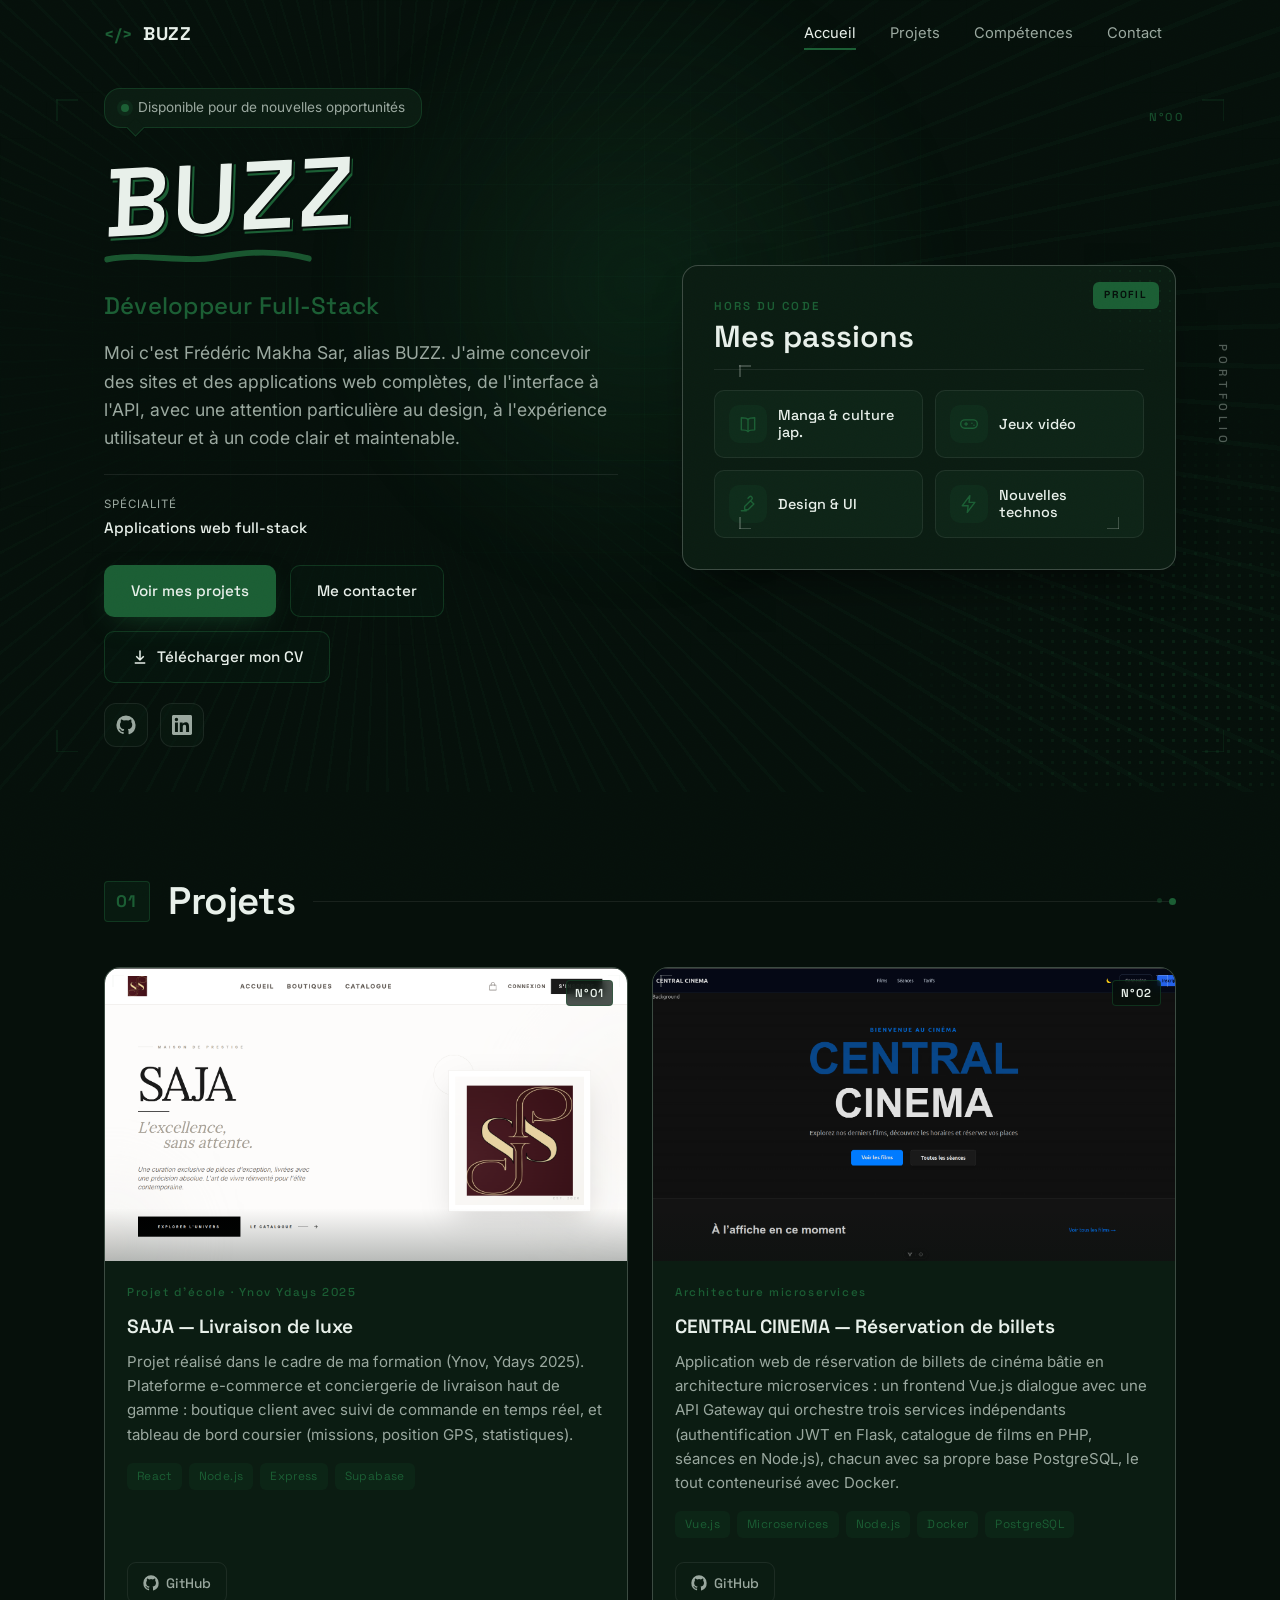
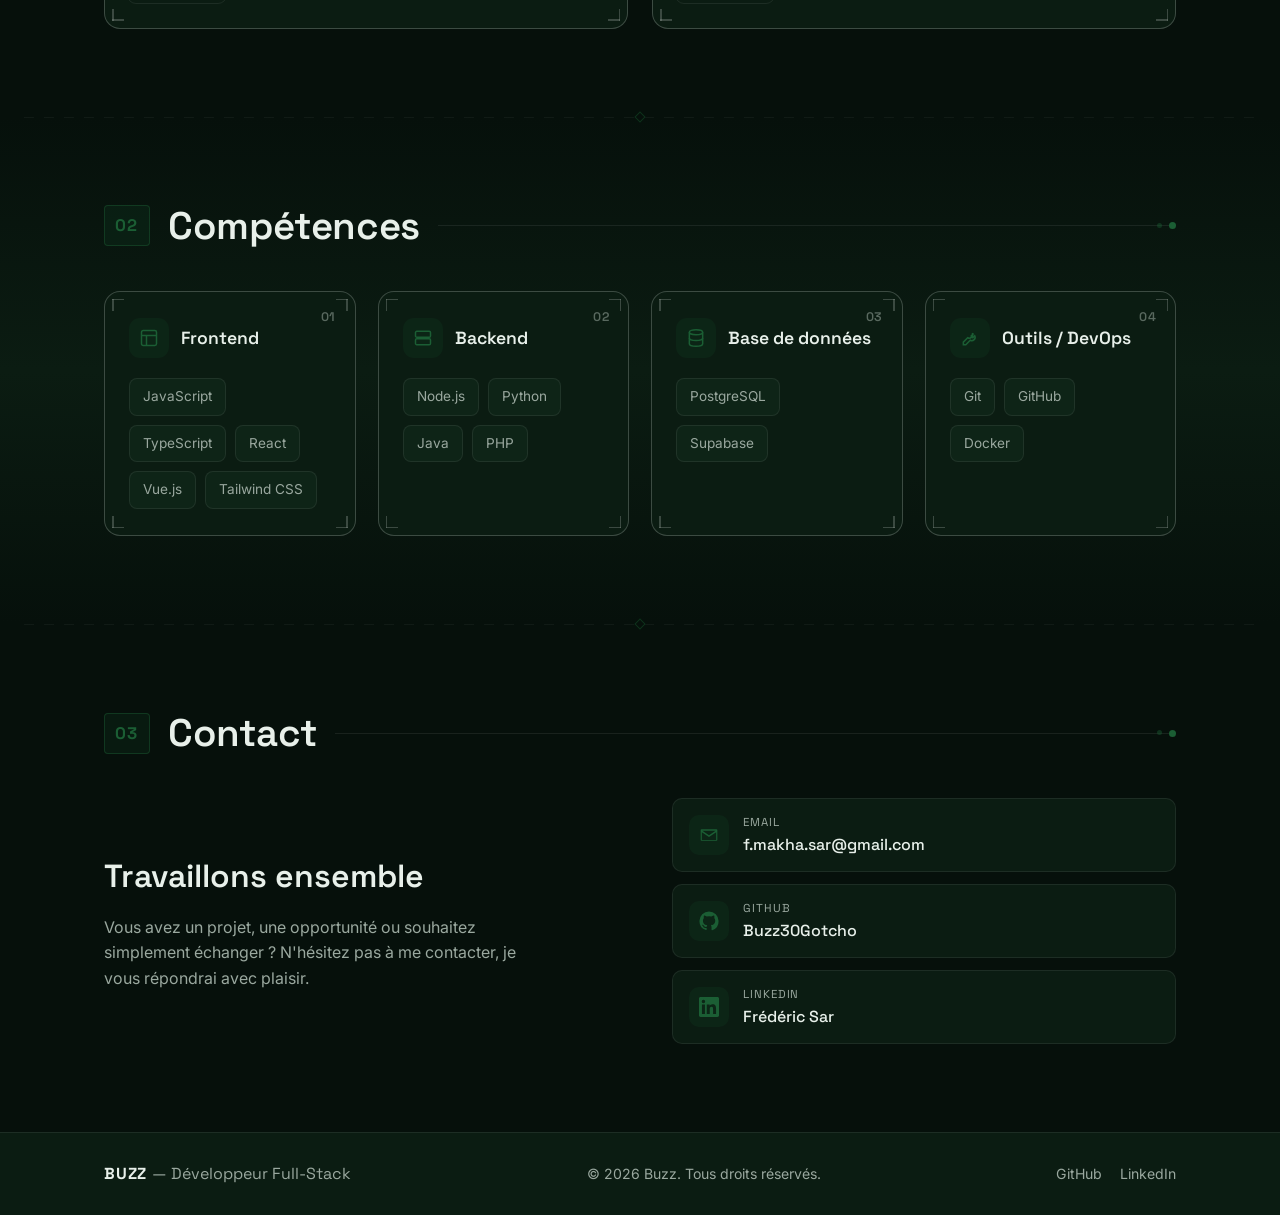
==== docs/index.html @ fb58f061 "Mise a jour du CV et du lien de telechargement Co-Authored-By: Claude Opus 4.8 (1M context) <noreply" ====
<!DOCTYPE html>
<html lang="fr">
<head>
  <meta charset="UTF-8" />
  <meta name="viewport" content="width=device-width, initial-scale=1.0" />

  <title>Frédéric Makha Sar (BUZZ) — Développeur Full-Stack</title>
  <meta name="description" content="Portfolio de Frédéric Makha Sar, alias BUZZ, développeur Full-Stack. J'aime concevoir des sites et des applications web modernes, performantes et bien pensées." />
  <meta name="author" content="Frédéric Makha Sar" />
  <meta name="theme-color" content="#06100B" />

  <!-- Open Graph -->
  <meta property="og:type" content="website" />
  <meta property="og:title" content="Frédéric Makha Sar (BUZZ) — Développeur Full-Stack" />
  <meta property="og:description" content="J'aime concevoir des sites et des applications web modernes, performantes et adaptées aux besoins des utilisateurs." />
  <meta property="og:image" content="https://buzz30gotcho.github.io/buzz-portfolio/assets/images/og-image.png" />
  <meta property="og:image:width" content="1200" />
  <meta property="og:image:height" content="630" />
  <meta property="og:image:alt" content="BUZZ — Développeur Full-Stack" />
  <meta property="og:url" content="https://buzz30gotcho.github.io/buzz-portfolio/" />

  <!-- Twitter -->
  <meta name="twitter:card" content="summary_large_image" />
  <meta name="twitter:title" content="Frédéric Makha Sar (BUZZ) — Développeur Full-Stack" />
  <meta name="twitter:description" content="J'aime concevoir des sites et des applications web modernes, performantes et adaptées aux besoins des utilisateurs." />
  <meta name="twitter:image" content="https://buzz30gotcho.github.io/buzz-portfolio/assets/images/og-image.png" />

  <link rel="canonical" href="https://buzz30gotcho.github.io/buzz-portfolio/" />
  <link rel="icon" type="image/svg+xml" href="assets/icons/favicon.svg" />
  <link rel="preconnect" href="https://fonts.googleapis.com" />
  <link rel="preconnect" href="https://fonts.gstatic.com" crossorigin />
  <link href="https://fonts.googleapis.com/css2?family=Space+Grotesk:wght@400;500;600;700&family=Inter:wght@400;500;600&display=swap" rel="stylesheet" />

  <link rel="stylesheet" href="css/style.css" />

  <!-- Données structurées (SEO) -->
  <script type="application/ld+json">
  {
    "@context": "https://schema.org",
    "@type": "Person",
    "name": "Frédéric Makha Sar",
    "alternateName": "BUZZ",
    "jobTitle": "Développeur Full-Stack",
    "url": "https://buzz30gotcho.github.io/buzz-portfolio/",
    "email": "mailto:f.makha.sar@gmail.com",
    "sameAs": [
      "https://github.com/Buzz30Gotcho",
      "https://www.linkedin.com/in/frederic-sar-a377061a3/"
    ]
  }
  </script>
</head>
<body>
  <a class="skip-link" href="#main">Aller au contenu</a>
  <div class="grain" aria-hidden="true"></div>

  <!-- ===== Navbar ===== -->
  <header class="nav" id="nav">
    <div class="container nav__inner">
      <a href="#home" class="nav__brand" aria-label="BUZZ — accueil">
        <span class="nav__logo">&lt;/&gt;</span>
        <span class="nav__name">BUZZ</span>
      </a>

      <nav class="nav__menu" id="nav-menu" aria-label="Navigation principale">
        <ul class="nav__list">
          <li><a href="#home" class="nav__link">Accueil</a></li>
          <li><a href="#projects" class="nav__link">Projets</a></li>
          <li><a href="#skills" class="nav__link">Compétences</a></li>
          <li><a href="#contact" class="nav__link">Contact</a></li>
        </ul>
      </nav>

      <button class="nav__toggle" id="nav-toggle" aria-label="Ouvrir le menu" aria-expanded="false" aria-controls="nav-menu">
        <span></span><span></span><span></span>
      </button>
    </div>
  </header>

  <main id="main">
    <!-- ===== Hero ===== -->
    <section class="hero" id="home">
      <div class="hero__grid" aria-hidden="true"></div>
      <div class="hero__speedlines" aria-hidden="true"></div>
      <div class="hero__glow" aria-hidden="true"></div>
      <div class="hero__halftone" aria-hidden="true"></div>
      <span class="hero__vertical" aria-hidden="true">PORTFOLIO</span>
      <span class="hero__frame-no" aria-hidden="true">N°00</span>
      <span class="corner corner--tl" aria-hidden="true"></span>
      <span class="corner corner--tr" aria-hidden="true"></span>
      <span class="corner corner--bl" aria-hidden="true"></span>
      <span class="corner corner--br" aria-hidden="true"></span>

      <div class="container hero__inner">
        <div class="hero__intro">
          <p class="hero__eyebrow reveal">
            <span class="hero__status" aria-hidden="true"></span>
            Disponible pour de nouvelles opportunités
          </p>

          <div class="hero__title-wrap reveal">
            <h1 class="hero__title">BUZZ</h1>
            <svg class="hero__brush" viewBox="0 0 320 24" preserveAspectRatio="none" aria-hidden="true">
              <path d="M4 15 C 60 6, 120 20, 175 12 S 280 6, 316 14" />
            </svg>
          </div>

          <p class="hero__role reveal">Développeur Full-Stack</p>
          <p class="hero__tagline reveal">
            Moi c'est Frédéric Makha Sar, alias BUZZ. J'aime concevoir des sites
            et des applications web complètes, de l'interface à l'API, avec une
            attention particulière au design, à l'expérience utilisateur et à un
            code clair et maintenable.
          </p>

          <ul class="hero__facts reveal">
            <li><span>Spécialité</span>Applications web full-stack</li>
          </ul>

          <div class="hero__actions reveal">
            <a href="#projects" class="btn btn--primary">Voir mes projets</a>
            <a href="#contact" class="btn btn--ghost">Me contacter</a>
            <a href="cv-frederic-makha-sar.pdf" class="btn btn--ghost" download>
              <svg viewBox="0 0 24 24" width="18" height="18" fill="currentColor" aria-hidden="true"><path d="M12 3a1 1 0 0 1 1 1v9.6l3.3-3.3 1.4 1.4L12 17.4l-5.7-5.7 1.4-1.4L11 13.6V4a1 1 0 0 1 1-1ZM5 19h14v2H5v-2Z"/></svg>
              Télécharger mon CV
            </a>
          </div>

          <div class="hero__socials reveal">
            <a href="https://github.com/Buzz30Gotcho" class="social" target="_blank" rel="noopener noreferrer" aria-label="Profil GitHub">
              <svg viewBox="0 0 24 24" aria-hidden="true"><path d="M12 .5A11.5 11.5 0 0 0 .5 12a11.5 11.5 0 0 0 7.86 10.92c.57.1.78-.25.78-.55v-2c-3.2.7-3.87-1.37-3.87-1.37-.53-1.34-1.3-1.7-1.3-1.7-1.06-.72.08-.71.08-.71 1.17.08 1.79 1.2 1.79 1.2 1.04 1.79 2.74 1.27 3.4.97.11-.76.41-1.27.74-1.56-2.55-.29-5.24-1.28-5.24-5.68 0-1.26.45-2.28 1.18-3.08-.12-.29-.51-1.46.11-3.05 0 0 .97-.31 3.18 1.18a11 11 0 0 1 5.8 0c2.2-1.49 3.17-1.18 3.17-1.18.63 1.59.23 2.76.12 3.05.74.8 1.18 1.82 1.18 3.08 0 4.41-2.69 5.38-5.25 5.67.42.36.8 1.08.8 2.18v3.23c0 .31.2.66.79.55A11.5 11.5 0 0 0 23.5 12 11.5 11.5 0 0 0 12 .5Z"/></svg>
            </a>
            <a href="https://www.linkedin.com/in/frederic-sar-a377061a3/" class="social" target="_blank" rel="noopener noreferrer" aria-label="Profil LinkedIn">
              <svg viewBox="0 0 24 24" aria-hidden="true"><path d="M20.45 20.45h-3.56v-5.57c0-1.33-.02-3.04-1.85-3.04-1.85 0-2.13 1.45-2.13 2.94v5.67H9.35V9h3.42v1.56h.05c.48-.9 1.64-1.85 3.37-1.85 3.6 0 4.27 2.37 4.27 5.46v6.28zM5.34 7.43a2.07 2.07 0 1 1 0-4.14 2.07 2.07 0 0 1 0 4.14zM7.12 20.45H3.55V9h3.57v11.45zM22.22 0H1.77C.79 0 0 .77 0 1.73v20.54C0 23.23.79 24 1.77 24h20.45c.98 0 1.78-.77 1.78-1.73V1.73C24 .77 23.2 0 22.22 0z"/></svg>
            </a>
          </div>
        </div>

        <aside class="hero__side panel reveal" id="hero-side" aria-label="Mes passions">
          <span class="panel__tag" aria-hidden="true">PROFIL</span>
          <span class="corner corner--tl" aria-hidden="true"></span>
          <span class="corner corner--tr" aria-hidden="true"></span>
          <span class="corner corner--bl" aria-hidden="true"></span>
          <span class="corner corner--br" aria-hidden="true"></span>
          <div class="hero__side-head">
            <span class="hero__side-kicker">Hors du code</span>
            <h2 class="hero__side-title">Mes passions</h2>
          </div>
          <div class="passions" id="passions-grid">
            <!-- Passions injectées depuis js/script.js -->
          </div>
        </aside>
      </div>

    </section>

    <!-- ===== Projets ===== -->
    <section class="section" id="projects">
      <div class="container">
        <header class="section__head reveal">
          <span class="section__index">01</span>
          <div class="section__heading">
            <h2 class="section__title">Projets</h2>
          </div>
          <span class="section__rule" aria-hidden="true"></span>
        </header>

        <div class="projects" id="projects-grid">
          <!-- Cartes de projets injectées depuis js/script.js -->
        </div>
      </div>
    </section>

    <!-- ===== Compétences ===== -->
    <section class="section section--alt" id="skills">
      <div class="container">
        <header class="section__head reveal">
          <span class="section__index">02</span>
          <div class="section__heading">
            <h2 class="section__title">Compétences</h2>
          </div>
          <span class="section__rule" aria-hidden="true"></span>
        </header>

        <div class="skills" id="skills-grid">
          <!-- Catégories injectées depuis js/script.js -->
        </div>
      </div>
    </section>

    <!-- ===== Contact ===== -->
    <section class="section" id="contact">
      <div class="container">
        <header class="section__head reveal">
          <span class="section__index">03</span>
          <div class="section__heading">
            <h2 class="section__title">Contact</h2>
          </div>
          <span class="section__rule" aria-hidden="true"></span>
        </header>

        <div class="contact">
          <div class="contact__intro reveal">
            <h3 class="contact__lead">Travaillons ensemble</h3>
            <p>
              Vous avez un projet, une opportunité ou souhaitez simplement
              échanger ? N'hésitez pas à me contacter, je vous répondrai
              avec plaisir.
            </p>
          </div>

          <ul class="contact__links reveal">
            <li>
              <a href="mailto:f.makha.sar@gmail.com" class="contact__link">
                <span class="contact__icon" aria-hidden="true">
                  <svg viewBox="0 0 24 24"><path d="M3 5h18a1 1 0 0 1 1 1v12a1 1 0 0 1-1 1H3a1 1 0 0 1-1-1V6a1 1 0 0 1 1-1Zm9 7.2 8-5.2H4l8 5.2Zm0 2.3L3.4 8.6V18h17.2V8.6L12 14.5Z"/></svg>
                </span>
                <span class="contact__text"><small>Email</small>f.makha.sar@gmail.com</span>
              </a>
            </li>
            <li>
              <a href="https://github.com/Buzz30Gotcho" class="contact__link" target="_blank" rel="noopener noreferrer">
                <span class="contact__icon" aria-hidden="true">
                  <svg viewBox="0 0 24 24"><path d="M12 .5A11.5 11.5 0 0 0 .5 12a11.5 11.5 0 0 0 7.86 10.92c.57.1.78-.25.78-.55v-2c-3.2.7-3.87-1.37-3.87-1.37-.53-1.34-1.3-1.7-1.3-1.7-1.06-.72.08-.71.08-.71 1.17.08 1.79 1.2 1.79 1.2 1.04 1.79 2.74 1.27 3.4.97.11-.76.41-1.27.74-1.56-2.55-.29-5.24-1.28-5.24-5.68 0-1.26.45-2.28 1.18-3.08-.12-.29-.51-1.46.11-3.05 0 0 .97-.31 3.18 1.18a11 11 0 0 1 5.8 0c2.2-1.49 3.17-1.18 3.17-1.18.63 1.59.23 2.76.12 3.05.74.8 1.18 1.82 1.18 3.08 0 4.41-2.69 5.38-5.25 5.67.42.36.8 1.08.8 2.18v3.23c0 .31.2.66.79.55A11.5 11.5 0 0 0 23.5 12 11.5 11.5 0 0 0 12 .5Z"/></svg>
                </span>
                <span class="contact__text"><small>GitHub</small>Buzz30Gotcho</span>
              </a>
            </li>
            <li>
              <a href="https://www.linkedin.com/in/frederic-sar-a377061a3/" class="contact__link" target="_blank" rel="noopener noreferrer">
                <span class="contact__icon" aria-hidden="true">
                  <svg viewBox="0 0 24 24"><path d="M20.45 20.45h-3.56v-5.57c0-1.33-.02-3.04-1.85-3.04-1.85 0-2.13 1.45-2.13 2.94v5.67H9.35V9h3.42v1.56h.05c.48-.9 1.64-1.85 3.37-1.85 3.6 0 4.27 2.37 4.27 5.46v6.28zM5.34 7.43a2.07 2.07 0 1 1 0-4.14 2.07 2.07 0 0 1 0 4.14zM7.12 20.45H3.55V9h3.57v11.45zM22.22 0H1.77C.79 0 0 .77 0 1.73v20.54C0 23.23.79 24 1.77 24h20.45c.98 0 1.78-.77 1.78-1.73V1.73C24 .77 23.2 0 22.22 0z"/></svg>
                </span>
                <span class="contact__text"><small>LinkedIn</small>Frédéric Sar</span>
              </a>
            </li>
          </ul>
        </div>
      </div>
    </section>
  </main>

  <!-- ===== Footer ===== -->
  <footer class="footer">
    <div class="container footer__inner">
      <p class="footer__brand">BUZZ <span>— Développeur Full-Stack</span></p>
      <p class="footer__copy">&copy; <span id="year"></span> Buzz. Tous droits réservés.</p>
      <div class="footer__socials">
        <a href="https://github.com/Buzz30Gotcho" target="_blank" rel="noopener noreferrer" aria-label="GitHub">GitHub</a>
        <a href="https://www.linkedin.com/in/frederic-sar-a377061a3/" target="_blank" rel="noopener noreferrer" aria-label="LinkedIn">LinkedIn</a>
      </div>
    </div>
  </footer>

  <script src="js/script.js" defer></script>
</body>
</html>
---- docs/css/style.css ----
/* ============================================================
   BUZZ — Full-Stack Developer Portfolio
   Theme: dark + deep green (no neon)
   ============================================================ */

:root {
  /* Palette */
  --bg:            #06100B;
  --surface:       #0B1C12;
  --primary:       #123D23;
  --accent:        #1B5E34;
  --text:          #E8F0EA;
  --text-soft:     #9AA89F;

  /* Derived tones */
  --surface-2:     #0E2417;
  --border:        rgba(232, 240, 234, 0.08);
  --border-strong: rgba(27, 94, 52, 0.45);
  --accent-soft:   rgba(27, 94, 52, 0.14);
  --shadow:        0 20px 45px -25px rgba(0, 0, 0, 0.9);

  /* Type */
  --font-display: "Space Grotesk", system-ui, sans-serif;
  --font-body:    "Inter", system-ui, -apple-system, sans-serif;

  /* Manga ink line */
  --ink:          rgba(232, 240, 234, 0.22);
  --ink-strong:   rgba(232, 240, 234, 0.4);
  --halftone:     rgba(27, 94, 52, 0.5);

  /* Layout */
  --container: 1120px;
  --radius:    16px;
  --radius-sm: 10px;

  --ease: cubic-bezier(0.22, 1, 0.36, 1);
}

/* ---------- Reset ---------- */
*,
*::before,
*::after { box-sizing: border-box; }

* { margin: 0; }

html {
  scroll-behavior: smooth;
  scroll-padding-top: 84px;
  -webkit-text-size-adjust: 100%;
}

body {
  font-family: var(--font-body);
  background-color: var(--bg);
  background-image:
    radial-gradient(rgba(27, 94, 52, 0.05) 0.5px, transparent 0.6px);
  background-size: 4px 4px;
  color: var(--text);
  line-height: 1.6;
  font-size: 1rem;
  -webkit-font-smoothing: antialiased;
  overflow-x: hidden;
}

img { display: block; max-width: 100%; height: auto; }

a { color: inherit; text-decoration: none; }

ul { list-style: none; padding: 0; }

button { font: inherit; color: inherit; cursor: pointer; border: none; background: none; }

:focus-visible {
  outline: 2px solid var(--accent);
  outline-offset: 3px;
  border-radius: 4px;
}

.skip-link {
  position: absolute;
  left: 50%;
  top: -60px;
  transform: translateX(-50%);
  background: var(--accent);
  color: var(--text);
  padding: 10px 18px;
  border-radius: 0 0 10px 10px;
  z-index: 200;
  transition: top .25s var(--ease);
}
.skip-link:focus { top: 0; }

/* ---------- Grain / paper texture overlay ---------- */
.grain {
  position: fixed;
  inset: 0;
  z-index: 9000;
  pointer-events: none;
  opacity: 0.055;
  mix-blend-mode: soft-light;
  background-image: url("data:image/svg+xml,%3Csvg xmlns='http://www.w3.org/2000/svg' width='160' height='160'%3E%3Cfilter id='n'%3E%3CfeTurbulence type='fractalNoise' baseFrequency='0.85' numOctaves='2' stitchTiles='stitch'/%3E%3C/filter%3E%3Crect width='100%25' height='100%25' filter='url(%23n)'/%3E%3C/svg%3E");
  background-size: 160px 160px;
}

/* ---------- Layout helpers ---------- */
.container {
  width: 100%;
  max-width: var(--container);
  margin-inline: auto;
  padding-inline: 24px;
}

.section {
  padding-block: clamp(3.5rem, 7vw, 5.5rem);
  position: relative;
}
.section--alt { background: linear-gradient(180deg, var(--bg), var(--surface) 50%, var(--bg)); }

.section__head {
  display: flex;
  align-items: center;
  gap: 18px;
  margin-bottom: clamp(1.75rem, 4vw, 2.75rem);
}
.section__index {
  display: inline-grid;
  place-items: center;
  min-width: 46px;
  padding: 6px 8px;
  font-family: var(--font-display);
  font-size: 1.05rem;
  color: var(--accent);
  letter-spacing: 0.06em;
  font-weight: 700;
  border: 1.5px solid var(--border-strong);
  border-radius: 4px;
  background: var(--accent-soft);
  flex-shrink: 0;
}
.section__heading { display: flex; flex-direction: column; gap: 2px; }
.section__title {
  font-family: var(--font-display);
  font-size: clamp(1.7rem, 4vw, 2.4rem);
  font-weight: 600;
  letter-spacing: -0.01em;
  line-height: 1.1;
}
.section__rule {
  flex: 1;
  height: 0;
  border-top: 1.5px solid var(--border);
  position: relative;
  align-self: center;
}
.section__rule::before,
.section__rule::after {
  content: "";
  position: absolute;
  right: 0;
  width: 7px;
  height: 7px;
}
.section__rule::before {
  right: 0;
  top: -4px;
  background: var(--accent);
  border-radius: 50%;
}
.section__rule::after {
  right: 14px;
  top: -3.5px;
  width: 5px;
  height: 5px;
  background: var(--border-strong);
  border-radius: 50%;
}

/* ---------- Buttons ---------- */
.btn {
  --btn-pad: 13px 26px;
  display: inline-flex;
  align-items: center;
  justify-content: center;
  gap: 8px;
  padding: var(--btn-pad);
  font-family: var(--font-display);
  font-weight: 500;
  font-size: 0.95rem;
  border-radius: var(--radius-sm);
  border: 1px solid transparent;
  transition: transform .25s var(--ease), background .25s var(--ease),
              border-color .25s var(--ease), box-shadow .25s var(--ease);
  will-change: transform;
}
.btn--primary {
  background: var(--accent);
  color: var(--text);
  box-shadow: 0 10px 30px -12px rgba(27, 94, 52, 0.7);
}
.btn--primary:hover {
  background: #227544;
  transform: translateY(-2px);
  box-shadow: 0 16px 34px -12px rgba(27, 94, 52, 0.85);
}
.btn--ghost {
  border-color: var(--border-strong);
  color: var(--text);
  background: rgba(27, 94, 52, 0.06);
}
.btn--ghost:hover {
  background: var(--accent-soft);
  border-color: var(--accent);
  transform: translateY(-2px);
}
.btn--block { width: 100%; }

/* ============================================================
   Navbar
   ============================================================ */
.nav {
  position: fixed;
  inset: 0 0 auto 0;
  z-index: 100;
  transition: background .3s var(--ease), border-color .3s var(--ease), backdrop-filter .3s var(--ease);
  border-bottom: 1px solid transparent;
}
.nav.is-scrolled {
  background: rgba(6, 16, 11, 0.82);
  backdrop-filter: blur(14px);
  -webkit-backdrop-filter: blur(14px);
  border-bottom-color: var(--border);
}
.nav__inner {
  display: flex;
  align-items: center;
  justify-content: space-between;
  height: 68px;
}
.nav__brand {
  display: flex;
  align-items: center;
  gap: 10px;
  font-family: var(--font-display);
  font-weight: 700;
  letter-spacing: 0.04em;
}
.nav__logo {
  color: var(--accent);
  font-size: 1.05rem;
  font-weight: 700;
}
.nav__name { font-size: 1.15rem; }

.nav__list { display: flex; gap: 6px; }
.nav__link {
  position: relative;
  display: inline-block;
  padding: 8px 14px;
  font-size: 0.92rem;
  color: var(--text-soft);
  border-radius: 8px;
  transition: color .25s var(--ease), background .25s var(--ease);
}
.nav__link::after {
  content: "";
  position: absolute;
  left: 14px;
  right: 14px;
  bottom: 4px;
  height: 2px;
  background: var(--accent);
  transform: scaleX(0);
  transform-origin: left;
  transition: transform .3s var(--ease);
}
.nav__link:hover { color: var(--text); }
.nav__link.is-active { color: var(--text); }
.nav__link.is-active::after { transform: scaleX(1); }

.nav__toggle {
  display: none;
  flex-direction: column;
  justify-content: center;
  gap: 5px;
  width: 42px;
  height: 42px;
  border-radius: 10px;
  border: 1px solid var(--border);
}
.nav__toggle span {
  display: block;
  width: 20px;
  height: 2px;
  margin-inline: auto;
  background: var(--text);
  border-radius: 2px;
  transition: transform .3s var(--ease), opacity .2s var(--ease);
}
.nav__toggle.is-open span:nth-child(1) { transform: translateY(7px) rotate(45deg); }
.nav__toggle.is-open span:nth-child(2) { opacity: 0; }
.nav__toggle.is-open span:nth-child(3) { transform: translateY(-7px) rotate(-45deg); }

/* ============================================================
   Hero
   ============================================================ */
.hero {
  position: relative;
  display: flex;
  align-items: center;
  min-height: 82vh;
  padding-block: clamp(88px, 9vh, 104px) clamp(40px, 5vh, 64px);
  overflow: hidden;
}
.hero__grid {
  position: absolute;
  inset: 0;
  background-image:
    linear-gradient(rgba(27, 94, 52, 0.06) 1px, transparent 1px),
    linear-gradient(90deg, rgba(27, 94, 52, 0.06) 1px, transparent 1px);
  background-size: 46px 46px;
  mask-image: radial-gradient(ellipse 80% 60% at 50% 40%, #000 30%, transparent 75%);
  -webkit-mask-image: radial-gradient(ellipse 80% 60% at 50% 40%, #000 30%, transparent 75%);
}
/* Manga "focus / speed" lines radiating behind the title */
.hero__speedlines {
  position: absolute;
  inset: 0;
  z-index: 1;
  pointer-events: none;
  background: repeating-conic-gradient(from 0deg at 30% 44%,
    rgba(27, 94, 52, 0.15) 0deg 0.32deg, transparent 0.32deg 2.6deg);
  -webkit-mask-image: radial-gradient(58% 58% at 30% 44%, transparent 30%, #000 72%);
          mask-image: radial-gradient(58% 58% at 30% 44%, transparent 30%, #000 72%);
  opacity: 0.5;
}
.hero__glow {
  position: absolute;
  top: -10%;
  left: 50%;
  width: 70vw;
  height: 70vw;
  max-width: 720px;
  max-height: 720px;
  transform: translateX(-50%);
  background: radial-gradient(circle, rgba(27, 94, 52, 0.22), transparent 62%);
  filter: blur(20px);
  pointer-events: none;
}
.hero__inner {
  position: relative;
  z-index: 2;
  width: 100%;
  display: grid;
  grid-template-columns: minmax(0, 1.02fr) minmax(0, 0.98fr);
  gap: clamp(2rem, 5vw, 4.5rem);
  align-items: center;
}
.hero__intro { max-width: 620px; }

/* Compact "who I am" facts, merged from the old About section */
.hero__facts {
  display: flex;
  flex-wrap: wrap;
  gap: 12px 32px;
  margin-top: 22px;
  padding-top: 20px;
  border-top: 1px solid var(--border);
}
.hero__facts li {
  display: flex;
  flex-direction: column;
  gap: 3px;
  font-family: var(--font-display);
  font-weight: 500;
  font-size: 0.95rem;
}
.hero__facts span {
  font-family: var(--font-body);
  font-weight: 400;
  font-size: 0.72rem;
  color: var(--text-soft);
  text-transform: uppercase;
  letter-spacing: 0.08em;
}

/* Passions panel shown beside the intro (manga "character sheet") */
.hero__side {
  position: relative;
  background: var(--surface);
  border: 1.5px solid var(--ink);
  border-radius: var(--radius);
  padding: clamp(22px, 2.4vw, 32px);
  box-shadow: var(--shadow);
  overflow: hidden;
}
.hero__side::before {
  content: "";
  position: absolute;
  right: -30px;
  top: -30px;
  width: 150px;
  height: 150px;
  background-image: radial-gradient(var(--halftone) 1.3px, transparent 1.5px);
  background-size: 10px 10px;
  -webkit-mask-image: radial-gradient(circle at 70% 30%, #000, transparent 70%);
          mask-image: radial-gradient(circle at 70% 30%, #000, transparent 70%);
  opacity: 0.4;
  pointer-events: none;
}
/* "PROFIL" label — horizontal chip, fully inside the panel (no clipping) */
.hero__side .panel__tag {
  writing-mode: horizontal-tb;
  top: 16px;
  right: 16px;
  padding: 5px 11px;
  border-radius: 6px;
  font-family: var(--font-display);
  font-size: 0.64rem;
  font-weight: 700;
  letter-spacing: 0.18em;
  color: var(--bg);
  background: var(--accent);
}
.hero__side .corner--tr { display: none; }

.hero__side-head {
  position: relative;
  margin-bottom: 20px;
  padding-bottom: 16px;
  padding-right: 76px;
  border-bottom: 1px solid var(--border);
}
.hero__side-kicker {
  display: block;
  font-family: var(--font-display);
  font-size: 0.72rem;
  font-weight: 600;
  letter-spacing: 0.18em;
  text-transform: uppercase;
  color: var(--accent);
  margin-bottom: 6px;
}
.hero__side-title {
  font-family: var(--font-display);
  font-size: clamp(1.4rem, 2.4vw, 1.9rem);
  font-weight: 600;
  line-height: 1.05;
}

.passions {
  display: grid;
  grid-template-columns: repeat(2, 1fr);
  gap: 12px;
  position: relative;
}
.passion {
  display: flex;
  align-items: center;
  gap: 11px;
  padding: 14px 14px;
  border: 1px solid var(--border);
  border-radius: var(--radius-sm);
  background: var(--surface-2);
  transition: transform .25s var(--ease), border-color .25s var(--ease), background .25s var(--ease);
}
.passion:hover {
  transform: translateY(-3px);
  border-color: var(--accent);
  background: var(--accent-soft);
}
.passion__icon {
  display: grid;
  place-items: center;
  width: 38px;
  height: 38px;
  flex-shrink: 0;
  border-radius: 10px;
  background: var(--accent-soft);
  color: var(--accent);
}
.passion__icon svg { width: 20px; height: 20px; fill: none; stroke: currentColor; stroke-width: 1.7; stroke-linecap: round; stroke-linejoin: round; }
.passion__label {
  font-family: var(--font-display);
  font-weight: 500;
  font-size: 0.9rem;
  line-height: 1.2;
}

.hero__eyebrow {
  position: relative;
  display: inline-flex;
  align-items: center;
  gap: 9px;
  font-size: 0.85rem;
  color: var(--text-soft);
  padding: 8px 16px;
  border: 1px solid var(--border-strong);
  border-radius: 16px;
  background: var(--surface);
  margin-bottom: 30px;
}
/* Manga speech-bubble tail */
.hero__eyebrow::after {
  content: "";
  position: absolute;
  left: 24px;
  bottom: -7px;
  width: 13px;
  height: 13px;
  background: var(--surface);
  border-right: 1px solid var(--border-strong);
  border-bottom: 1px solid var(--border-strong);
  transform: rotate(45deg);
}
.hero__status {
  width: 8px;
  height: 8px;
  border-radius: 50%;
  background: var(--accent);
  box-shadow: 0 0 0 4px rgba(27, 94, 52, 0.18);
}

.hero__title-wrap {
  position: relative;
  display: block;
  width: -moz-fit-content;
  width: fit-content;
}
.hero__title {
  font-family: var(--font-display);
  font-size: clamp(3.4rem, 9vw, 6.2rem);
  font-weight: 700;
  line-height: 0.92;
  letter-spacing: 0.01em;
  text-transform: uppercase;
  color: var(--text);
  /* Ombre décalée façon "sticker" manga + contour à l'encre */
  -webkit-text-stroke: 2px #06100B;
  text-shadow:
    3px 3px 0 var(--accent),
    6px 6px 0 rgba(6, 16, 11, 0.9);
  /* Léger penché dynamique */
  transform: rotate(-3deg) skewX(-5deg);
  transform-origin: left center;
  position: relative;
}
.hero__brush {
  display: block;
  width: min(340px, 78%);
  height: 20px;
  margin-top: -2px;
  overflow: visible;
}
.hero__brush path {
  fill: none;
  stroke: var(--accent);
  stroke-width: 7;
  stroke-linecap: round;
  opacity: 0.9;
  stroke-dasharray: 340;
  stroke-dashoffset: 340;
}
.hero__title-wrap.is-visible .hero__brush path,
.reveal.is-visible .hero__brush path {
  animation: brush-in 1s var(--ease) 0.4s forwards;
}
@keyframes brush-in { to { stroke-dashoffset: 0; } }

.hero__role {
  font-family: var(--font-display);
  font-size: clamp(1.05rem, 3vw, 1.5rem);
  font-weight: 500;
  color: var(--accent);
  margin-top: 20px;
  letter-spacing: 0.01em;
}
.hero__tagline {
  margin-top: 14px;
  max-width: 48ch;
  color: var(--text-soft);
  font-size: clamp(1rem, 1.6vw, 1.1rem);
}

.hero__actions {
  display: flex;
  flex-wrap: wrap;
  gap: 14px;
  margin-top: 24px;
}
.hero__socials {
  display: flex;
  gap: 12px;
  margin-top: 20px;
}
.social {
  display: grid;
  place-items: center;
  width: 44px;
  height: 44px;
  border-radius: 12px;
  border: 1px solid var(--border);
  background: rgba(11, 28, 18, 0.5);
  color: var(--text-soft);
  transition: color .25s var(--ease), border-color .25s var(--ease),
              transform .25s var(--ease), background .25s var(--ease);
}
.social svg { width: 20px; height: 20px; fill: currentColor; }
.social:hover {
  color: var(--text);
  border-color: var(--accent);
  background: var(--accent-soft);
  transform: translateY(-3px);
}

/* ============================================================
   Skills
   ============================================================ */
.skills {
  display: grid;
  grid-template-columns: repeat(auto-fit, minmax(250px, 1fr));
  gap: 22px;
}
.skill-cat {
  background: var(--surface);
  border: 1px solid var(--border);
  border-radius: var(--radius);
  padding: 26px 24px;
  transition: transform .3s var(--ease), border-color .3s var(--ease), box-shadow .3s var(--ease);
}
.skill-cat:hover {
  transform: translateY(-4px);
  border-color: var(--border-strong);
  box-shadow: var(--shadow);
}
.skill-cat__head {
  display: flex;
  align-items: center;
  gap: 12px;
  margin-bottom: 20px;
}
.skill-cat__icon {
  display: grid;
  place-items: center;
  width: 40px;
  height: 40px;
  border-radius: 11px;
  background: var(--accent-soft);
  color: var(--accent);
  flex-shrink: 0;
}
.skill-cat__icon svg { width: 20px; height: 20px; fill: none; stroke: currentColor; stroke-width: 1.8; }
.skill-cat__title { font-family: var(--font-display); font-size: 1.1rem; font-weight: 600; }

.skill-tags { display: flex; flex-wrap: wrap; gap: 9px; }
.skill-tag {
  font-size: 0.85rem;
  padding: 7px 13px;
  border-radius: 8px;
  background: var(--surface-2);
  border: 1px solid var(--border);
  color: var(--text-soft);
  transition: color .2s var(--ease), border-color .2s var(--ease), background .2s var(--ease);
}
.skill-tag:hover {
  color: var(--text);
  border-color: var(--accent);
  background: var(--accent-soft);
}

/* ============================================================
   Projects
   ============================================================ */
.projects {
  display: grid;
  grid-template-columns: repeat(2, 1fr);
  gap: 24px;
}
.project {
  display: flex;
  flex-direction: column;
  background: var(--surface);
  border: 1.5px solid var(--ink);
  border-radius: var(--radius);
  overflow: hidden;
  transition: transform .35s var(--ease), border-color .35s var(--ease), box-shadow .35s var(--ease);
}
.project:hover {
  transform: translateY(-6px);
  border-color: var(--border-strong);
  box-shadow: var(--shadow);
}
.project__media {
  position: relative;
  aspect-ratio: 16 / 9;
  overflow: hidden;
  background: var(--surface-2);
}
.project__no {
  position: absolute;
  top: 12px;
  right: 14px;
  z-index: 3;
  font-family: var(--font-display);
  font-size: 0.72rem;
  font-weight: 600;
  letter-spacing: 0.08em;
  color: var(--text);
  padding: 3px 8px;
  background: rgba(6, 16, 11, 0.72);
  border: 1px solid var(--border-strong);
  border-radius: 4px;
  backdrop-filter: blur(4px);
}
.project__flag {
  position: absolute;
  top: 14px;
  left: 14px;
  z-index: 3;
  font-family: var(--font-display);
  font-size: 0.72rem;
  font-weight: 700;
  letter-spacing: 0.12em;
  color: var(--bg);
  padding: 5px 11px;
  background: var(--accent);
  border-radius: 4px;
  box-shadow: 0 6px 18px -8px rgba(27, 94, 52, 0.9);
}
.project__kicker {
  font-family: var(--font-display);
  font-size: 0.72rem;
  font-weight: 500;
  letter-spacing: 0.14em;
  color: var(--accent);
  margin-bottom: 10px;
  display: block;
}
/* Vraie capture d'écran du projet (quand `image` est renseignée) */
.project__img {
  width: 100%;
  height: 100%;
  object-fit: cover;
  object-position: center top;
  transition: transform .5s var(--ease);
}
.project:hover .project__img { transform: scale(1.04); }

/* Motif décoratif (fallback quand il n'y a pas d'image) : grille + lignes de vitesse + filigrane */
.project__motif {
  position: absolute;
  inset: 0;
  background-image:
    linear-gradient(rgba(27, 94, 52, 0.10) 1px, transparent 1px),
    linear-gradient(90deg, rgba(27, 94, 52, 0.10) 1px, transparent 1px);
  background-size: 30px 30px;
  transition: transform .5s var(--ease);
}
.project__motif::before {
  content: "";
  position: absolute;
  inset: 0;
  background: repeating-conic-gradient(from 0deg at 80% 118%,
    rgba(27, 94, 52, 0.18) 0deg 0.4deg, transparent 0.4deg 3deg);
  -webkit-mask-image: radial-gradient(72% 92% at 80% 118%, #000 18%, transparent 70%);
          mask-image: radial-gradient(72% 92% at 80% 118%, #000 18%, transparent 70%);
  opacity: 0.6;
}
.project__motif::after {
  content: "</>";
  position: absolute;
  left: 20px;
  bottom: 6px;
  font-family: var(--font-display);
  font-size: 3.2rem;
  font-weight: 700;
  letter-spacing: -0.04em;
  color: rgba(232, 240, 234, 0.06);
}
.project:hover .project__motif { transform: scale(1.04); }
.project__media::after {
  content: "";
  position: absolute;
  inset: 0;
  background: linear-gradient(180deg, transparent 82%, rgba(6, 16, 11, 0.28));
  pointer-events: none;
}
.project__body {
  display: flex;
  flex-direction: column;
  flex: 1;
  padding: 22px 22px 24px;
}
.project__title {
  font-family: var(--font-display);
  font-size: 1.2rem;
  font-weight: 600;
  margin-bottom: 8px;
}
.project__desc { color: var(--text-soft); font-size: 0.94rem; margin-bottom: 16px; }
.project__tags { display: flex; flex-wrap: wrap; gap: 7px; margin-bottom: 20px; }
.project__tag {
  font-family: var(--font-display);
  font-size: 0.74rem;
  letter-spacing: 0.03em;
  padding: 4px 10px;
  border-radius: 6px;
  color: var(--accent);
  background: var(--accent-soft);
}
.project__actions {
  display: flex;
  gap: 10px;
  margin-top: auto;
  padding-top: 4px;
}
.project__link {
  display: inline-flex;
  align-items: center;
  gap: 7px;
  font-family: var(--font-display);
  font-size: 0.86rem;
  font-weight: 500;
  padding: 9px 15px;
  border-radius: 9px;
  border: 1px solid var(--border);
  color: var(--text-soft);
  transition: color .25s var(--ease), border-color .25s var(--ease), background .25s var(--ease);
}
.project__link svg { width: 16px; height: 16px; fill: currentColor; }
.project__link:hover { color: var(--text); border-color: var(--accent); background: var(--accent-soft); }
.project__link--primary { color: var(--text); border-color: var(--border-strong); }

/* ============================================================
   Contact
   ============================================================ */
.contact {
  display: grid;
  grid-template-columns: 1fr 1fr;
  gap: clamp(2rem, 5vw, 4rem);
  align-items: center;
}
.contact__lead {
  font-family: var(--font-display);
  font-size: clamp(1.4rem, 3vw, 2rem);
  font-weight: 600;
  margin-bottom: 12px;
}
.contact__intro > p { color: var(--text-soft); max-width: 44ch; }
.contact__links { display: grid; gap: 12px; }
.contact__link {
  display: flex;
  align-items: center;
  gap: 14px;
  padding: 14px 16px;
  border: 1px solid var(--border);
  border-radius: var(--radius-sm);
  background: var(--surface);
  transition: border-color .25s var(--ease), transform .25s var(--ease), background .25s var(--ease);
}
.contact__link:hover { border-color: var(--accent); transform: translateX(4px); background: var(--surface-2); }
.contact__icon {
  display: grid;
  place-items: center;
  width: 40px;
  height: 40px;
  border-radius: 10px;
  background: var(--accent-soft);
  color: var(--accent);
  flex-shrink: 0;
}
.contact__icon svg { width: 20px; height: 20px; fill: currentColor; }
.contact__text { display: flex; flex-direction: column; font-family: var(--font-display); font-weight: 500; }
.contact__text small { font-size: 0.72rem; color: var(--text-soft); text-transform: uppercase; letter-spacing: 0.08em; font-weight: 400; }

/* ============================================================
   Footer
   ============================================================ */
.footer {
  border-top: 1px solid var(--border);
  padding-block: 28px;
  background: var(--surface);
}
.footer__inner {
  display: flex;
  align-items: center;
  justify-content: space-between;
  flex-wrap: wrap;
  gap: 14px;
}
.footer__brand { font-family: var(--font-display); font-weight: 700; letter-spacing: 0.05em; }
.footer__brand span { color: var(--text-soft); font-weight: 400; letter-spacing: 0; }
.footer__copy { color: var(--text-soft); font-size: 0.88rem; }
.footer__socials { display: flex; gap: 18px; }
.footer__socials a { color: var(--text-soft); font-size: 0.88rem; transition: color .25s var(--ease); }
.footer__socials a:hover { color: var(--accent); }

/* ============================================================
   Manga design system — panels, ink, halftone, annotations
   ============================================================ */

/* Panel = a manga "case": crisp ink border + corner ticks */
.panel { position: relative; }
.panel > .corner,
.hero > .corner { pointer-events: none; }

.corner {
  position: absolute;
  width: 12px;
  height: 12px;
  z-index: 4;
  opacity: 0.55;
  transition: opacity .3s var(--ease);
}
.corner::before,
.corner::after {
  content: "";
  position: absolute;
  background: var(--ink-strong);
}
.corner::before { width: 100%; height: 1.5px; }
.corner::after  { width: 1.5px; height: 100%; }
.corner--tl { top: 7px; left: 7px; }
.corner--tl::before { top: 0; left: 0; }
.corner--tl::after  { top: 0; left: 0; }
.corner--tr { top: 7px; right: 7px; }
.corner--tr::before { top: 0; right: 0; }
.corner--tr::after  { top: 0; right: 0; }
.corner--bl { bottom: 7px; left: 7px; }
.corner--bl::before { bottom: 0; left: 0; }
.corner--bl::after  { bottom: 0; left: 0; }
.corner--br { bottom: 7px; right: 7px; }
.corner--br::before { bottom: 0; right: 0; }
.corner--br::after  { bottom: 0; right: 0; }
.panel:hover > .corner { opacity: 0.95; }

/* Small vertical "file / label" tag on a panel */
.panel__tag {
  position: absolute;
  top: 14px;
  right: -9px;
  z-index: 5;
  writing-mode: vertical-rl;
  font-family: var(--font-display);
  font-size: 0.6rem;
  font-weight: 600;
  letter-spacing: 0.22em;
  color: var(--bg);
  background: var(--accent);
  padding: 8px 3px;
  border-radius: 3px;
}

/* Section transition ornament — a thin ink rule + diamond between blocks */
.section::before {
  content: "";
  position: absolute;
  top: 0;
  left: 24px;
  right: 24px;
  height: 1px;
  background:
    repeating-linear-gradient(90deg, var(--border) 0 10px, transparent 10px 20px);
  opacity: 0.6;
}
.hero + .section::before,
.hero + .section::after { display: none; }
.section::after {
  content: "";
  position: absolute;
  top: -4px;
  left: 50%;
  width: 8px;
  height: 8px;
  transform: translateX(-50%) rotate(45deg);
  background: var(--bg);
  border: 1.5px solid var(--border-strong);
}

/* ---------- Hero decorative manga elements ---------- */
.hero__halftone {
  position: absolute;
  right: -40px;
  bottom: -40px;
  width: 42vw;
  max-width: 460px;
  height: 42vw;
  max-height: 460px;
  background-image: radial-gradient(var(--halftone) 1.4px, transparent 1.6px);
  background-size: 11px 11px;
  -webkit-mask-image: radial-gradient(circle at 70% 70%, #000, transparent 68%);
  mask-image: radial-gradient(circle at 70% 70%, #000, transparent 68%);
  opacity: 0.5;
  pointer-events: none;
  z-index: 1;
}
.hero__vertical {
  position: absolute;
  top: 50%;
  right: clamp(16px, 4vw, 48px);
  transform: translateY(-50%);
  writing-mode: vertical-rl;
  font-family: var(--font-display);
  font-size: 0.72rem;
  font-weight: 500;
  letter-spacing: 0.42em;
  color: var(--text-soft);
  opacity: 0.5;
  z-index: 2;
}
.hero__frame-no {
  position: absolute;
  top: clamp(88px, 12vh, 118px);
  right: clamp(52px, 8vw, 96px);
  font-family: var(--font-display);
  font-size: 0.72rem;
  font-weight: 500;
  letter-spacing: 0.2em;
  color: var(--accent);
  opacity: 0.75;
  z-index: 2;
}
.hero > .corner { opacity: 0.4; width: 22px; height: 22px; }
.hero > .corner::before,
.hero > .corner::after { background: var(--border-strong); }
.hero .corner--tl { top: clamp(84px, 11vh, 110px); left: clamp(20px, 5vw, 56px); }
.hero .corner--tr { top: clamp(84px, 11vh, 110px); right: clamp(20px, 5vw, 56px); }
.hero .corner--bl { bottom: 40px; left: clamp(20px, 5vw, 56px); }
.hero .corner--br { bottom: 40px; right: clamp(20px, 5vw, 56px); }

/* Skill card number annotation */
.skill-cat { border-width: 1.5px; border-color: var(--ink); }
.skill-cat__no {
  position: absolute;
  top: 16px;
  right: 18px;
  font-family: var(--font-display);
  font-size: 0.78rem;
  font-weight: 600;
  letter-spacing: 0.08em;
  color: var(--text-soft);
  opacity: 0.55;
}

/* ============================================================
   Scroll reveal
   ============================================================ */
.reveal {
  opacity: 0;
  transform: translateY(22px);
  transition: opacity .7s var(--ease), transform .7s var(--ease);
}
.reveal.is-visible { opacity: 1; transform: none; }

/* stagger children of hero */
.hero__inner .reveal:nth-child(1) { transition-delay: .05s; }
.hero__inner .reveal:nth-child(2) { transition-delay: .12s; }
.hero__inner .reveal:nth-child(3) { transition-delay: .19s; }
.hero__inner .reveal:nth-child(4) { transition-delay: .26s; }
.hero__inner .reveal:nth-child(5) { transition-delay: .33s; }
.hero__inner .reveal:nth-child(6) { transition-delay: .40s; }

/* ============================================================
   Responsive
   ============================================================ */
@media (max-width: 900px) {
  .hero { min-height: auto; }
  .hero__inner { grid-template-columns: 1fr; gap: 2.75rem; }
  .hero__intro { max-width: 640px; }

  .contact { grid-template-columns: 1fr; }
  .projects { grid-template-columns: 1fr; }
  .hero__vertical, .hero__frame-no { display: none; }
}

@media (max-width: 760px) {
  .nav__toggle { display: flex; }

  .nav__menu {
    position: fixed;
    inset: 68px 0 auto 0;
    background: rgba(6, 16, 11, 0.97);
    backdrop-filter: blur(16px);
    -webkit-backdrop-filter: blur(16px);
    border-bottom: 1px solid var(--border);
    padding: 12px 24px 26px;
    transform: translateY(-8px);
    opacity: 0;
    visibility: hidden;
    transition: opacity .3s var(--ease), transform .3s var(--ease), visibility .3s var(--ease);
  }
  .nav__menu.is-open { opacity: 1; visibility: visible; transform: none; }

  .nav__list { flex-direction: column; gap: 2px; }
  .nav__link { display: block; padding: 14px 12px; font-size: 1rem; border-bottom: 1px solid var(--border); }
  .nav__link::after { display: none; }
  .nav__link:hover { background: var(--accent-soft); }

  .section__head { flex-direction: row; }
}

@media (max-width: 460px) {
  .container { padding-inline: 18px; }
  .hero__actions .btn { flex: 1; }
  .project__actions { flex-wrap: wrap; }
  .hero > .corner { display: none; }
  .section__rule { display: none; }
}

/* ============================================================
   Reduced motion
   ============================================================ */
@media (prefers-reduced-motion: reduce) {
  * {
    animation-duration: 0.001ms !important;
    animation-iteration-count: 1 !important;
    transition-duration: 0.001ms !important;
    scroll-behavior: auto !important;
  }
  .reveal { opacity: 1; transform: none; }
}
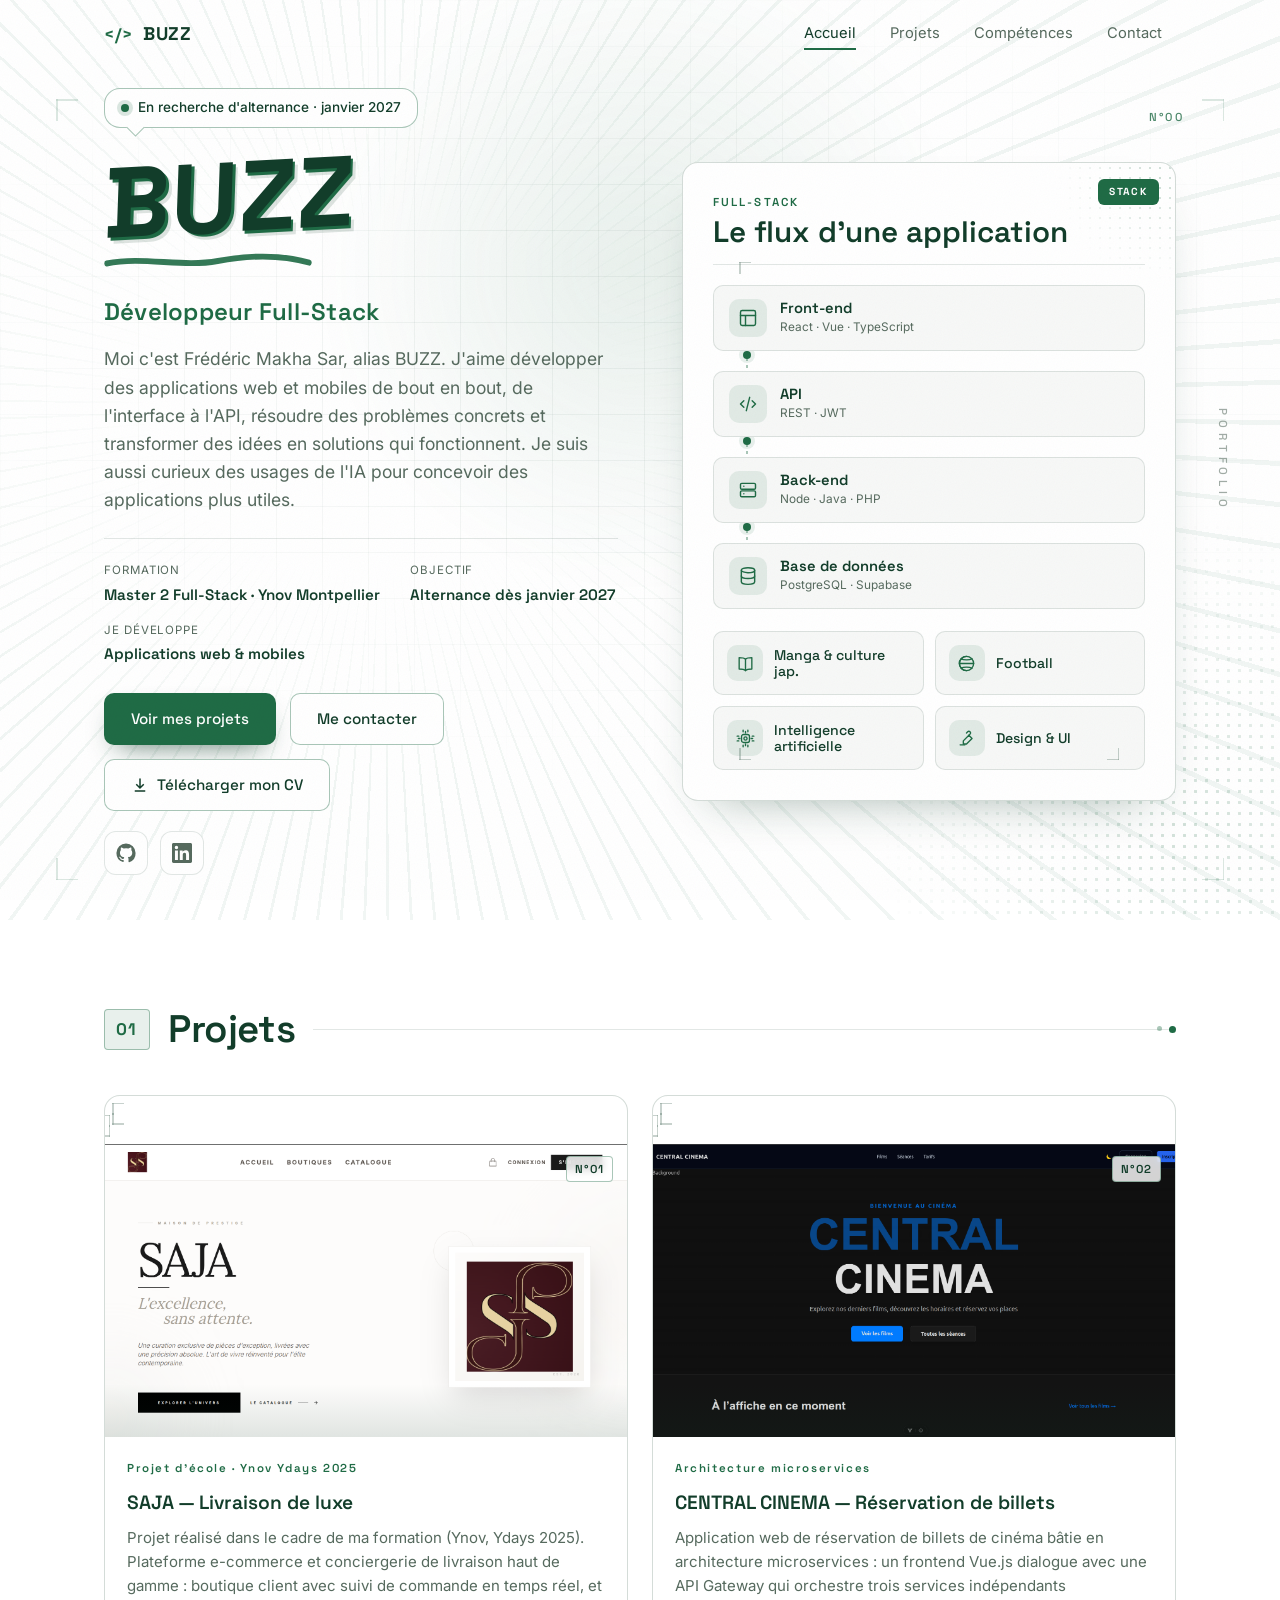
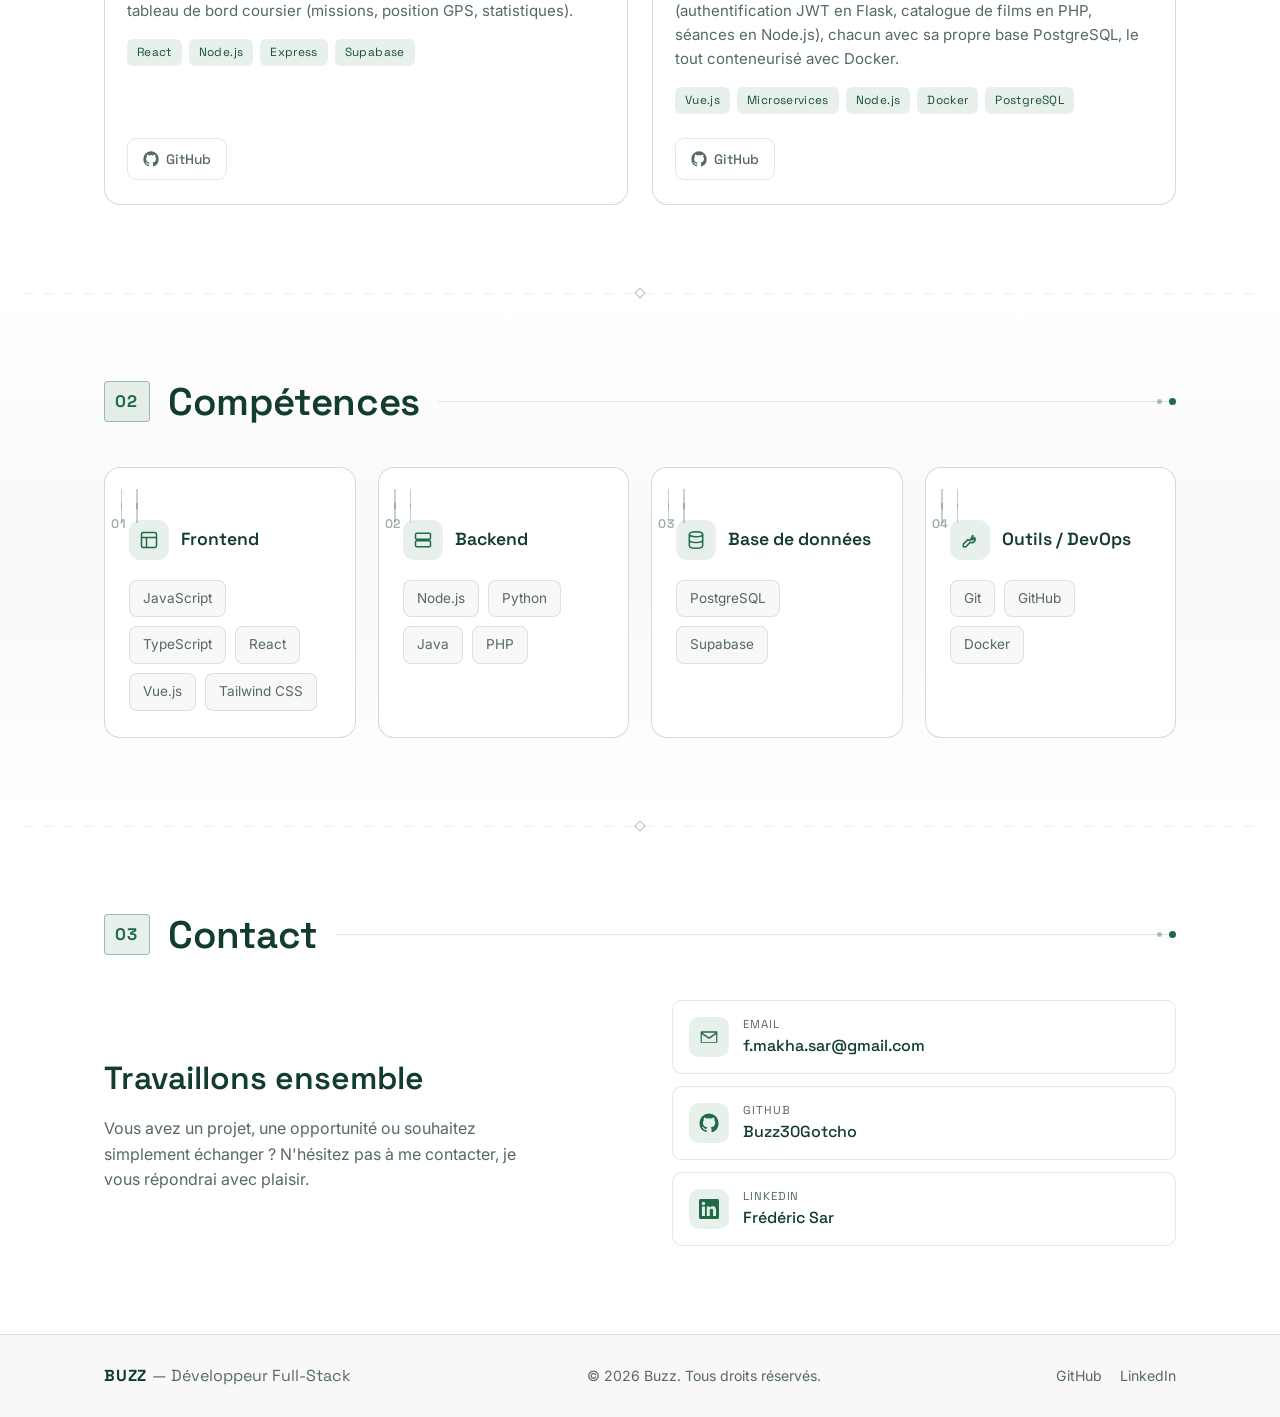
==== commit a33d9e19: "Refonte portfolio : theme blanc/vert, flux full-stack, interactions" ====
--- a/docs/index.html
+++ b/docs/index.html
@@ -7,7 +7,7 @@
   <title>Frédéric Makha Sar (BUZZ) — Développeur Full-Stack</title>
   <meta name="description" content="Portfolio de Frédéric Makha Sar, alias BUZZ, développeur Full-Stack. J'aime concevoir des sites et des applications web modernes, performantes et bien pensées." />
   <meta name="author" content="Frédéric Makha Sar" />
-  <meta name="theme-color" content="#06100B" />
+  <meta name="theme-color" content="#FFFFFF" />
 
   <!-- Open Graph -->
   <meta property="og:type" content="website" />
@@ -95,7 +95,7 @@
         <div class="hero__intro">
           <p class="hero__eyebrow reveal">
             <span class="hero__status" aria-hidden="true"></span>
-            Disponible pour de nouvelles opportunités
+            En recherche d'alternance · janvier 2027
           </p>
 
           <div class="hero__title-wrap reveal">
@@ -107,14 +107,17 @@
 
           <p class="hero__role reveal">Développeur Full-Stack</p>
           <p class="hero__tagline reveal">
-            Moi c'est Frédéric Makha Sar, alias BUZZ. J'aime concevoir des sites
-            et des applications web complètes, de l'interface à l'API, avec une
-            attention particulière au design, à l'expérience utilisateur et à un
-            code clair et maintenable.
+            Moi c'est Frédéric Makha Sar, alias BUZZ. J'aime développer des
+            applications web et mobiles de bout en bout, de l'interface à l'API,
+            résoudre des problèmes concrets et transformer des idées en solutions
+            qui fonctionnent. Je suis aussi curieux des usages de l'IA pour
+            concevoir des applications plus utiles.
           </p>
 
           <ul class="hero__facts reveal">
-            <li><span>Spécialité</span>Applications web full-stack</li>
+            <li><span>Formation</span>Master 2 Full-Stack · Ynov Montpellier</li>
+            <li><span>Objectif</span>Alternance dès janvier 2027</li>
+            <li><span>Je développe</span>Applications web &amp; mobiles</li>
           </ul>
 
           <div class="hero__actions reveal">
@@ -136,16 +139,22 @@
           </div>
         </div>
 
-        <aside class="hero__side panel reveal" id="hero-side" aria-label="Mes passions">
-          <span class="panel__tag" aria-hidden="true">PROFIL</span>
+        <aside class="hero__side panel reveal" id="hero-side" aria-label="Mon profil de développeur">
+          <span class="panel__tag" aria-hidden="true">STACK</span>
           <span class="corner corner--tl" aria-hidden="true"></span>
           <span class="corner corner--tr" aria-hidden="true"></span>
           <span class="corner corner--bl" aria-hidden="true"></span>
           <span class="corner corner--br" aria-hidden="true"></span>
           <div class="hero__side-head">
-            <span class="hero__side-kicker">Hors du code</span>
-            <h2 class="hero__side-title">Mes passions</h2>
-          </div>
+            <span class="hero__side-kicker">Full-stack</span>
+            <h2 class="hero__side-title">Le flux d'une application</h2>
+          </div>
+
+          <!-- Signature : le parcours d'une donnée à travers la stack -->
+          <div class="stack" id="stack" aria-label="De l'interface à la base de données, en passant par l'API et le back-end">
+            <!-- Flux full-stack injecté depuis js/script.js -->
+          </div>
+
           <div class="passions" id="passions-grid">
             <!-- Passions injectées depuis js/script.js -->
           </div>
--- a/docs/css/style.css
+++ b/docs/css/style.css
@@ -1,32 +1,34 @@
 /* ============================================================
    BUZZ — Full-Stack Developer Portfolio
-   Theme: dark + deep green (no neon)
+   Theme: light (white) + deep green — subtle manga / football / AI
    ============================================================ */
 
 :root {
-  /* Palette */
-  --bg:            #06100B;
-  --surface:       #0B1C12;
-  --primary:       #123D23;
-  --accent:        #1B5E34;
-  --text:          #E8F0EA;
-  --text-soft:     #9AA89F;
-
-  /* Derived tones */
-  --surface-2:     #0E2417;
-  --border:        rgba(232, 240, 234, 0.08);
-  --border-strong: rgba(27, 94, 52, 0.45);
-  --accent-soft:   rgba(27, 94, 52, 0.14);
-  --shadow:        0 20px 45px -25px rgba(0, 0, 0, 0.9);
+  /* Palette (principalement blanc + vert foncé) */
+  --bg:            #FFFFFF;
+  --surface:       #F7F8F7;
+  --surface-2:     #E8F1EB;
+  --primary:       #123D2A;
+  --accent:        #1F6B45;
+  --accent-ink:    #15512F;
+  --text:          #252925;
+  --text-soft:     #566A5E;
+
+  /* Derived tones (encre verte sur blanc) */
+  --border:        rgba(18, 61, 42, 0.12);
+  --border-strong: rgba(31, 107, 69, 0.38);
+  --accent-soft:   rgba(31, 107, 69, 0.10);
+  --shadow:        0 22px 48px -30px rgba(18, 61, 42, 0.45);
+  --shadow-soft:   0 10px 30px -22px rgba(18, 61, 42, 0.35);
 
   /* Type */
   --font-display: "Space Grotesk", system-ui, sans-serif;
   --font-body:    "Inter", system-ui, -apple-system, sans-serif;
 
   /* Manga ink line */
-  --ink:          rgba(232, 240, 234, 0.22);
-  --ink-strong:   rgba(232, 240, 234, 0.4);
-  --halftone:     rgba(27, 94, 52, 0.5);
+  --ink:          rgba(18, 61, 42, 0.18);
+  --ink-strong:   rgba(18, 61, 42, 0.42);
+  --halftone:     rgba(31, 107, 69, 0.45);
 
   /* Layout */
   --container: 1120px;
@@ -53,7 +55,7 @@
   font-family: var(--font-body);
   background-color: var(--bg);
   background-image:
-    radial-gradient(rgba(27, 94, 52, 0.05) 0.5px, transparent 0.6px);
+    radial-gradient(rgba(18, 61, 42, 0.045) 0.5px, transparent 0.6px);
   background-size: 4px 4px;
   color: var(--text);
   line-height: 1.6;
@@ -82,7 +84,7 @@
   top: -60px;
   transform: translateX(-50%);
   background: var(--accent);
-  color: var(--text);
+  color: #fff;
   padding: 10px 18px;
   border-radius: 0 0 10px 10px;
   z-index: 200;
@@ -96,8 +98,8 @@
   inset: 0;
   z-index: 9000;
   pointer-events: none;
-  opacity: 0.055;
-  mix-blend-mode: soft-light;
+  opacity: 0.04;
+  mix-blend-mode: multiply;
   background-image: url("data:image/svg+xml,%3Csvg xmlns='http://www.w3.org/2000/svg' width='160' height='160'%3E%3Cfilter id='n'%3E%3CfeTurbulence type='fractalNoise' baseFrequency='0.85' numOctaves='2' stitchTiles='stitch'/%3E%3C/filter%3E%3Crect width='100%25' height='100%25' filter='url(%23n)'/%3E%3C/svg%3E");
   background-size: 160px 160px;
 }
@@ -144,6 +146,7 @@
   font-weight: 600;
   letter-spacing: -0.01em;
   line-height: 1.1;
+  color: var(--primary);
 }
 .section__rule {
   flex: 1;
@@ -194,18 +197,18 @@
 }
 .btn--primary {
   background: var(--accent);
-  color: var(--text);
-  box-shadow: 0 10px 30px -12px rgba(27, 94, 52, 0.7);
+  color: #fff;
+  box-shadow: 0 12px 28px -14px rgba(18, 61, 42, 0.8);
 }
 .btn--primary:hover {
-  background: #227544;
+  background: var(--primary);
   transform: translateY(-2px);
-  box-shadow: 0 16px 34px -12px rgba(27, 94, 52, 0.85);
+  box-shadow: 0 18px 34px -14px rgba(18, 61, 42, 0.9);
 }
 .btn--ghost {
   border-color: var(--border-strong);
-  color: var(--text);
-  background: rgba(27, 94, 52, 0.06);
+  color: var(--primary);
+  background: #fff;
 }
 .btn--ghost:hover {
   background: var(--accent-soft);
@@ -225,7 +228,7 @@
   border-bottom: 1px solid transparent;
 }
 .nav.is-scrolled {
-  background: rgba(6, 16, 11, 0.82);
+  background: rgba(255, 255, 255, 0.82);
   backdrop-filter: blur(14px);
   -webkit-backdrop-filter: blur(14px);
   border-bottom-color: var(--border);
@@ -243,6 +246,7 @@
   font-family: var(--font-display);
   font-weight: 700;
   letter-spacing: 0.04em;
+  color: var(--primary);
 }
 .nav__logo {
   color: var(--accent);
@@ -273,8 +277,8 @@
   transform-origin: left;
   transition: transform .3s var(--ease);
 }
-.nav__link:hover { color: var(--text); }
-.nav__link.is-active { color: var(--text); }
+.nav__link:hover { color: var(--primary); }
+.nav__link.is-active { color: var(--primary); }
 .nav__link.is-active::after { transform: scaleX(1); }
 
 .nav__toggle {
@@ -292,7 +296,7 @@
   width: 20px;
   height: 2px;
   margin-inline: auto;
-  background: var(--text);
+  background: var(--primary);
   border-radius: 2px;
   transition: transform .3s var(--ease), opacity .2s var(--ease);
 }
@@ -307,7 +311,7 @@
   position: relative;
   display: flex;
   align-items: center;
-  min-height: 82vh;
+  min-height: 88vh;
   padding-block: clamp(88px, 9vh, 104px) clamp(40px, 5vh, 64px);
   overflow: hidden;
 }
@@ -315,8 +319,8 @@
   position: absolute;
   inset: 0;
   background-image:
-    linear-gradient(rgba(27, 94, 52, 0.06) 1px, transparent 1px),
-    linear-gradient(90deg, rgba(27, 94, 52, 0.06) 1px, transparent 1px);
+    linear-gradient(rgba(18, 61, 42, 0.05) 1px, transparent 1px),
+    linear-gradient(90deg, rgba(18, 61, 42, 0.05) 1px, transparent 1px);
   background-size: 46px 46px;
   mask-image: radial-gradient(ellipse 80% 60% at 50% 40%, #000 30%, transparent 75%);
   -webkit-mask-image: radial-gradient(ellipse 80% 60% at 50% 40%, #000 30%, transparent 75%);
@@ -328,10 +332,10 @@
   z-index: 1;
   pointer-events: none;
   background: repeating-conic-gradient(from 0deg at 30% 44%,
-    rgba(27, 94, 52, 0.15) 0deg 0.32deg, transparent 0.32deg 2.6deg);
+    rgba(31, 107, 69, 0.10) 0deg 0.32deg, transparent 0.32deg 2.6deg);
   -webkit-mask-image: radial-gradient(58% 58% at 30% 44%, transparent 30%, #000 72%);
           mask-image: radial-gradient(58% 58% at 30% 44%, transparent 30%, #000 72%);
-  opacity: 0.5;
+  opacity: 0.6;
 }
 .hero__glow {
   position: absolute;
@@ -342,7 +346,7 @@
   max-width: 720px;
   max-height: 720px;
   transform: translateX(-50%);
-  background: radial-gradient(circle, rgba(27, 94, 52, 0.22), transparent 62%);
+  background: radial-gradient(circle, rgba(31, 107, 69, 0.10), transparent 62%);
   filter: blur(20px);
   pointer-events: none;
 }
@@ -357,13 +361,13 @@
 }
 .hero__intro { max-width: 620px; }
 
-/* Compact "who I am" facts, merged from the old About section */
+/* Compact "who I am" facts */
 .hero__facts {
   display: flex;
   flex-wrap: wrap;
-  gap: 12px 32px;
-  margin-top: 22px;
-  padding-top: 20px;
+  gap: 14px 30px;
+  margin-top: 24px;
+  padding-top: 22px;
   border-top: 1px solid var(--border);
 }
 .hero__facts li {
@@ -371,8 +375,9 @@
   flex-direction: column;
   gap: 3px;
   font-family: var(--font-display);
-  font-weight: 500;
+  font-weight: 600;
   font-size: 0.95rem;
+  color: var(--primary);
 }
 .hero__facts span {
   font-family: var(--font-body);
@@ -386,10 +391,10 @@
 /* Passions panel shown beside the intro (manga "character sheet") */
 .hero__side {
   position: relative;
-  background: var(--surface);
+  background: #fff;
   border: 1.5px solid var(--ink);
   border-radius: var(--radius);
-  padding: clamp(22px, 2.4vw, 32px);
+  padding: clamp(22px, 2.4vw, 30px);
   box-shadow: var(--shadow);
   overflow: hidden;
 }
@@ -404,10 +409,10 @@
   background-size: 10px 10px;
   -webkit-mask-image: radial-gradient(circle at 70% 30%, #000, transparent 70%);
           mask-image: radial-gradient(circle at 70% 30%, #000, transparent 70%);
-  opacity: 0.4;
+  opacity: 0.5;
   pointer-events: none;
 }
-/* "PROFIL" label — horizontal chip, fully inside the panel (no clipping) */
+/* "STACK" label — horizontal chip, fully inside the panel */
 .hero__side .panel__tag {
   writing-mode: horizontal-tb;
   top: 16px;
@@ -418,7 +423,7 @@
   font-size: 0.64rem;
   font-weight: 700;
   letter-spacing: 0.18em;
-  color: var(--bg);
+  color: #fff;
   background: var(--accent);
 }
 .hero__side .corner--tr { display: none; }
@@ -442,33 +447,39 @@
 }
 .hero__side-title {
   font-family: var(--font-display);
-  font-size: clamp(1.4rem, 2.4vw, 1.9rem);
+  font-size: clamp(1.4rem, 2.4vw, 1.85rem);
   font-weight: 600;
   line-height: 1.05;
-}
-
-.passions {
+  color: var(--primary);
+}
+
+/* ---------- Signature : full-stack data flow ---------- */
+.stack {
   display: grid;
-  grid-template-columns: repeat(2, 1fr);
-  gap: 12px;
-  position: relative;
-}
-.passion {
-  display: flex;
-  align-items: center;
-  gap: 11px;
-  padding: 14px 14px;
-  border: 1px solid var(--border);
+  gap: 0;
+  position: relative;
+  margin-bottom: 22px;
+}
+.stack__node {
+  display: flex;
+  align-items: center;
+  gap: 13px;
+  padding: 13px 15px;
+  border: 1.5px solid var(--border);
   border-radius: var(--radius-sm);
-  background: var(--surface-2);
-  transition: transform .25s var(--ease), border-color .25s var(--ease), background .25s var(--ease);
-}
-.passion:hover {
-  transform: translateY(-3px);
+  background: var(--surface);
+  position: relative;
+  z-index: 2;
+  transition: transform .25s var(--ease), border-color .25s var(--ease),
+              background .25s var(--ease), box-shadow .25s var(--ease);
+}
+.stack__node:hover {
+  transform: translateX(4px);
   border-color: var(--accent);
-  background: var(--accent-soft);
-}
-.passion__icon {
+  background: #fff;
+  box-shadow: var(--shadow-soft);
+}
+.stack__icon {
   display: grid;
   place-items: center;
   width: 38px;
@@ -478,12 +489,80 @@
   background: var(--accent-soft);
   color: var(--accent);
 }
-.passion__icon svg { width: 20px; height: 20px; fill: none; stroke: currentColor; stroke-width: 1.7; stroke-linecap: round; stroke-linejoin: round; }
+.stack__icon svg { width: 20px; height: 20px; fill: none; stroke: currentColor; stroke-width: 1.7; stroke-linecap: round; stroke-linejoin: round; }
+.stack__text { display: flex; flex-direction: column; gap: 1px; }
+.stack__label { font-family: var(--font-display); font-weight: 600; font-size: 0.92rem; color: var(--primary); line-height: 1.15; }
+.stack__meta { font-size: 0.74rem; color: var(--text-soft); }
+/* connector between nodes = a "pass trajectory" (dotted) carrying a data packet */
+.stack__link {
+  position: relative;
+  height: 20px;
+  margin-left: 33px;
+  width: 2px;
+  background-image: linear-gradient(var(--border-strong) 48%, transparent 0);
+  background-size: 2px 7px;
+  background-repeat: repeat-y;
+  z-index: 1;
+}
+.stack__link::after {
+  content: "";
+  position: absolute;
+  left: 50%;
+  top: 0;
+  width: 8px;
+  height: 8px;
+  margin-left: -4px;
+  border-radius: 50%;
+  background: var(--accent);
+  box-shadow: 0 0 0 4px var(--accent-soft);
+  animation: packet 3.4s var(--ease) infinite;
+}
+.stack__link:nth-of-type(4)::after { animation-delay: .35s; }
+.stack__link:nth-of-type(6)::after { animation-delay: .7s; }
+@keyframes packet {
+  0%        { transform: translateY(-2px); opacity: 0; }
+  12%, 60%  { opacity: 1; }
+  100%      { transform: translateY(20px); opacity: 0; }
+}
+
+.passions {
+  display: grid;
+  grid-template-columns: repeat(2, 1fr);
+  gap: 11px;
+  position: relative;
+}
+.passion {
+  display: flex;
+  align-items: center;
+  gap: 11px;
+  padding: 13px 13px;
+  border: 1px solid var(--border);
+  border-radius: var(--radius-sm);
+  background: var(--surface);
+  transition: transform .25s var(--ease), border-color .25s var(--ease), background .25s var(--ease);
+}
+.passion:hover {
+  transform: translateY(-3px);
+  border-color: var(--accent);
+  background: var(--accent-soft);
+}
+.passion__icon {
+  display: grid;
+  place-items: center;
+  width: 36px;
+  height: 36px;
+  flex-shrink: 0;
+  border-radius: 10px;
+  background: var(--accent-soft);
+  color: var(--accent);
+}
+.passion__icon svg { width: 19px; height: 19px; fill: none; stroke: currentColor; stroke-width: 1.7; stroke-linecap: round; stroke-linejoin: round; }
 .passion__label {
   font-family: var(--font-display);
   font-weight: 500;
-  font-size: 0.9rem;
+  font-size: 0.88rem;
   line-height: 1.2;
+  color: var(--primary);
 }
 
 .hero__eyebrow {
@@ -492,11 +571,12 @@
   align-items: center;
   gap: 9px;
   font-size: 0.85rem;
-  color: var(--text-soft);
+  font-weight: 500;
+  color: var(--primary);
   padding: 8px 16px;
   border: 1px solid var(--border-strong);
   border-radius: 16px;
-  background: var(--surface);
+  background: #fff;
   margin-bottom: 30px;
 }
 /* Manga speech-bubble tail */
@@ -507,7 +587,7 @@
   bottom: -7px;
   width: 13px;
   height: 13px;
-  background: var(--surface);
+  background: #fff;
   border-right: 1px solid var(--border-strong);
   border-bottom: 1px solid var(--border-strong);
   transform: rotate(45deg);
@@ -517,7 +597,7 @@
   height: 8px;
   border-radius: 50%;
   background: var(--accent);
-  box-shadow: 0 0 0 4px rgba(27, 94, 52, 0.18);
+  box-shadow: 0 0 0 4px rgba(31, 107, 69, 0.16);
 }
 
 .hero__title-wrap {
@@ -533,12 +613,11 @@
   line-height: 0.92;
   letter-spacing: 0.01em;
   text-transform: uppercase;
-  color: var(--text);
-  /* Ombre décalée façon "sticker" manga + contour à l'encre */
-  -webkit-text-stroke: 2px #06100B;
+  color: var(--primary);
+  /* Ombre décalée façon "sticker" manga, en vert */
   text-shadow:
     3px 3px 0 var(--accent),
-    6px 6px 0 rgba(6, 16, 11, 0.9);
+    6px 6px 0 rgba(18, 61, 42, 0.14);
   /* Léger penché dynamique */
   transform: rotate(-3deg) skewX(-5deg);
   transform-origin: left center;
@@ -548,7 +627,7 @@
   display: block;
   width: min(340px, 78%);
   height: 20px;
-  margin-top: -2px;
+  margin-top: 2px;
   overflow: visible;
 }
 .hero__brush path {
@@ -569,14 +648,14 @@
 .hero__role {
   font-family: var(--font-display);
   font-size: clamp(1.05rem, 3vw, 1.5rem);
-  font-weight: 500;
+  font-weight: 600;
   color: var(--accent);
-  margin-top: 20px;
+  margin-top: 22px;
   letter-spacing: 0.01em;
 }
 .hero__tagline {
   margin-top: 14px;
-  max-width: 48ch;
+  max-width: 50ch;
   color: var(--text-soft);
   font-size: clamp(1rem, 1.6vw, 1.1rem);
 }
@@ -585,7 +664,7 @@
   display: flex;
   flex-wrap: wrap;
   gap: 14px;
-  margin-top: 24px;
+  margin-top: 26px;
 }
 .hero__socials {
   display: flex;
@@ -599,14 +678,14 @@
   height: 44px;
   border-radius: 12px;
   border: 1px solid var(--border);
-  background: rgba(11, 28, 18, 0.5);
+  background: #fff;
   color: var(--text-soft);
   transition: color .25s var(--ease), border-color .25s var(--ease),
               transform .25s var(--ease), background .25s var(--ease);
 }
 .social svg { width: 20px; height: 20px; fill: currentColor; }
 .social:hover {
-  color: var(--text);
+  color: var(--accent);
   border-color: var(--accent);
   background: var(--accent-soft);
   transform: translateY(-3px);
@@ -621,8 +700,8 @@
   gap: 22px;
 }
 .skill-cat {
-  background: var(--surface);
-  border: 1px solid var(--border);
+  background: #fff;
+  border: 1.5px solid var(--ink);
   border-radius: var(--radius);
   padding: 26px 24px;
   transition: transform .3s var(--ease), border-color .3s var(--ease), box-shadow .3s var(--ease);
@@ -649,22 +728,23 @@
   flex-shrink: 0;
 }
 .skill-cat__icon svg { width: 20px; height: 20px; fill: none; stroke: currentColor; stroke-width: 1.8; }
-.skill-cat__title { font-family: var(--font-display); font-size: 1.1rem; font-weight: 600; }
+.skill-cat__title { font-family: var(--font-display); font-size: 1.1rem; font-weight: 600; color: var(--primary); }
 
 .skill-tags { display: flex; flex-wrap: wrap; gap: 9px; }
 .skill-tag {
   font-size: 0.85rem;
   padding: 7px 13px;
   border-radius: 8px;
-  background: var(--surface-2);
+  background: var(--surface);
   border: 1px solid var(--border);
   color: var(--text-soft);
-  transition: color .2s var(--ease), border-color .2s var(--ease), background .2s var(--ease);
+  transition: color .2s var(--ease), border-color .2s var(--ease), background .2s var(--ease), transform .2s var(--ease);
 }
 .skill-tag:hover {
-  color: var(--text);
+  color: var(--accent-ink);
   border-color: var(--accent);
   background: var(--accent-soft);
+  transform: translateY(-2px);
 }
 
 /* ============================================================
@@ -678,7 +758,7 @@
 .project {
   display: flex;
   flex-direction: column;
-  background: var(--surface);
+  background: #fff;
   border: 1.5px solid var(--ink);
   border-radius: var(--radius);
   overflow: hidden;
@@ -704,9 +784,9 @@
   font-size: 0.72rem;
   font-weight: 600;
   letter-spacing: 0.08em;
-  color: var(--text);
+  color: var(--primary);
   padding: 3px 8px;
-  background: rgba(6, 16, 11, 0.72);
+  background: rgba(255, 255, 255, 0.82);
   border: 1px solid var(--border-strong);
   border-radius: 4px;
   backdrop-filter: blur(4px);
@@ -720,16 +800,16 @@
   font-size: 0.72rem;
   font-weight: 700;
   letter-spacing: 0.12em;
-  color: var(--bg);
+  color: #fff;
   padding: 5px 11px;
   background: var(--accent);
   border-radius: 4px;
-  box-shadow: 0 6px 18px -8px rgba(27, 94, 52, 0.9);
+  box-shadow: 0 6px 18px -8px rgba(18, 61, 42, 0.9);
 }
 .project__kicker {
   font-family: var(--font-display);
   font-size: 0.72rem;
-  font-weight: 500;
+  font-weight: 600;
   letter-spacing: 0.14em;
   color: var(--accent);
   margin-bottom: 10px;
@@ -750,8 +830,8 @@
   position: absolute;
   inset: 0;
   background-image:
-    linear-gradient(rgba(27, 94, 52, 0.10) 1px, transparent 1px),
-    linear-gradient(90deg, rgba(27, 94, 52, 0.10) 1px, transparent 1px);
+    linear-gradient(rgba(31, 107, 69, 0.12) 1px, transparent 1px),
+    linear-gradient(90deg, rgba(31, 107, 69, 0.12) 1px, transparent 1px);
   background-size: 30px 30px;
   transition: transform .5s var(--ease);
 }
@@ -760,7 +840,7 @@
   position: absolute;
   inset: 0;
   background: repeating-conic-gradient(from 0deg at 80% 118%,
-    rgba(27, 94, 52, 0.18) 0deg 0.4deg, transparent 0.4deg 3deg);
+    rgba(31, 107, 69, 0.16) 0deg 0.4deg, transparent 0.4deg 3deg);
   -webkit-mask-image: radial-gradient(72% 92% at 80% 118%, #000 18%, transparent 70%);
           mask-image: radial-gradient(72% 92% at 80% 118%, #000 18%, transparent 70%);
   opacity: 0.6;
@@ -774,14 +854,14 @@
   font-size: 3.2rem;
   font-weight: 700;
   letter-spacing: -0.04em;
-  color: rgba(232, 240, 234, 0.06);
+  color: rgba(18, 61, 42, 0.08);
 }
 .project:hover .project__motif { transform: scale(1.04); }
 .project__media::after {
   content: "";
   position: absolute;
   inset: 0;
-  background: linear-gradient(180deg, transparent 82%, rgba(6, 16, 11, 0.28));
+  background: linear-gradient(180deg, transparent 82%, rgba(18, 61, 42, 0.12));
   pointer-events: none;
 }
 .project__body {
@@ -795,6 +875,7 @@
   font-size: 1.2rem;
   font-weight: 600;
   margin-bottom: 8px;
+  color: var(--primary);
 }
 .project__desc { color: var(--text-soft); font-size: 0.94rem; margin-bottom: 16px; }
 .project__tags { display: flex; flex-wrap: wrap; gap: 7px; margin-bottom: 20px; }
@@ -804,7 +885,7 @@
   letter-spacing: 0.03em;
   padding: 4px 10px;
   border-radius: 6px;
-  color: var(--accent);
+  color: var(--accent-ink);
   background: var(--accent-soft);
 }
 .project__actions {
@@ -827,8 +908,9 @@
   transition: color .25s var(--ease), border-color .25s var(--ease), background .25s var(--ease);
 }
 .project__link svg { width: 16px; height: 16px; fill: currentColor; }
-.project__link:hover { color: var(--text); border-color: var(--accent); background: var(--accent-soft); }
-.project__link--primary { color: var(--text); border-color: var(--border-strong); }
+.project__link:hover { color: var(--accent-ink); border-color: var(--accent); background: var(--accent-soft); }
+.project__link--primary { color: #fff; background: var(--accent); border-color: var(--accent); }
+.project__link--primary:hover { color: #fff; background: var(--primary); border-color: var(--primary); }
 
 /* ============================================================
    Contact
@@ -844,6 +926,7 @@
   font-size: clamp(1.4rem, 3vw, 2rem);
   font-weight: 600;
   margin-bottom: 12px;
+  color: var(--primary);
 }
 .contact__intro > p { color: var(--text-soft); max-width: 44ch; }
 .contact__links { display: grid; gap: 12px; }
@@ -854,10 +937,10 @@
   padding: 14px 16px;
   border: 1px solid var(--border);
   border-radius: var(--radius-sm);
-  background: var(--surface);
-  transition: border-color .25s var(--ease), transform .25s var(--ease), background .25s var(--ease);
-}
-.contact__link:hover { border-color: var(--accent); transform: translateX(4px); background: var(--surface-2); }
+  background: #fff;
+  transition: border-color .25s var(--ease), transform .25s var(--ease), background .25s var(--ease), box-shadow .25s var(--ease);
+}
+.contact__link:hover { border-color: var(--accent); transform: translateX(4px); background: var(--surface); box-shadow: var(--shadow-soft); }
 .contact__icon {
   display: grid;
   place-items: center;
@@ -869,7 +952,7 @@
   flex-shrink: 0;
 }
 .contact__icon svg { width: 20px; height: 20px; fill: currentColor; }
-.contact__text { display: flex; flex-direction: column; font-family: var(--font-display); font-weight: 500; }
+.contact__text { display: flex; flex-direction: column; font-family: var(--font-display); font-weight: 500; color: var(--primary); }
 .contact__text small { font-size: 0.72rem; color: var(--text-soft); text-transform: uppercase; letter-spacing: 0.08em; font-weight: 400; }
 
 /* ============================================================
@@ -887,7 +970,7 @@
   flex-wrap: wrap;
   gap: 14px;
 }
-.footer__brand { font-family: var(--font-display); font-weight: 700; letter-spacing: 0.05em; }
+.footer__brand { font-family: var(--font-display); font-weight: 700; letter-spacing: 0.05em; color: var(--primary); }
 .footer__brand span { color: var(--text-soft); font-weight: 400; letter-spacing: 0; }
 .footer__copy { color: var(--text-soft); font-size: 0.88rem; }
 .footer__socials { display: flex; gap: 18px; }
@@ -944,7 +1027,7 @@
   font-size: 0.6rem;
   font-weight: 600;
   letter-spacing: 0.22em;
-  color: var(--bg);
+  color: #fff;
   background: var(--accent);
   padding: 8px 3px;
   border-radius: 3px;
@@ -960,7 +1043,7 @@
   height: 1px;
   background:
     repeating-linear-gradient(90deg, var(--border) 0 10px, transparent 10px 20px);
-  opacity: 0.6;
+  opacity: 0.7;
 }
 .hero + .section::before,
 .hero + .section::after { display: none; }
@@ -989,7 +1072,7 @@
   background-size: 11px 11px;
   -webkit-mask-image: radial-gradient(circle at 70% 70%, #000, transparent 68%);
   mask-image: radial-gradient(circle at 70% 70%, #000, transparent 68%);
-  opacity: 0.5;
+  opacity: 0.45;
   pointer-events: none;
   z-index: 1;
 }
@@ -1004,7 +1087,7 @@
   font-weight: 500;
   letter-spacing: 0.42em;
   color: var(--text-soft);
-  opacity: 0.5;
+  opacity: 0.55;
   z-index: 2;
 }
 .hero__frame-no {
@@ -1016,7 +1099,7 @@
   font-weight: 500;
   letter-spacing: 0.2em;
   color: var(--accent);
-  opacity: 0.75;
+  opacity: 0.8;
   z-index: 2;
 }
 .hero > .corner { opacity: 0.4; width: 22px; height: 22px; }
@@ -1028,7 +1111,6 @@
 .hero .corner--br { bottom: 40px; right: clamp(20px, 5vw, 56px); }
 
 /* Skill card number annotation */
-.skill-cat { border-width: 1.5px; border-color: var(--ink); }
 .skill-cat__no {
   position: absolute;
   top: 16px;
@@ -1040,6 +1122,26 @@
   color: var(--text-soft);
   opacity: 0.55;
 }
+
+/* ============================================================
+   Pointer glow — subtle signature micro-interaction on panels
+   (added by JS only on fine pointers; off on touch & reduced motion)
+   ============================================================ */
+.panel.has-glow::after {
+  content: "";
+  position: absolute;
+  inset: 0;
+  z-index: 0;
+  border-radius: inherit;
+  opacity: 0;
+  transition: opacity .3s var(--ease);
+  background: radial-gradient(240px circle at var(--mx, 50%) var(--my, 50%),
+    rgba(31, 107, 69, 0.10), transparent 60%);
+  pointer-events: none;
+}
+.panel.has-glow:hover::after { opacity: 1; }
+.project.panel.has-glow > *,
+.skill-cat.panel.has-glow > * { position: relative; z-index: 1; }
 
 /* ============================================================
    Scroll reveal
@@ -1078,7 +1180,7 @@
   .nav__menu {
     position: fixed;
     inset: 68px 0 auto 0;
-    background: rgba(6, 16, 11, 0.97);
+    background: rgba(255, 255, 255, 0.97);
     backdrop-filter: blur(16px);
     -webkit-backdrop-filter: blur(16px);
     border-bottom: 1px solid var(--border);
@@ -1117,4 +1219,5 @@
     scroll-behavior: auto !important;
   }
   .reveal { opacity: 1; transform: none; }
-}
+  .stack__link::after { display: none; }
+}
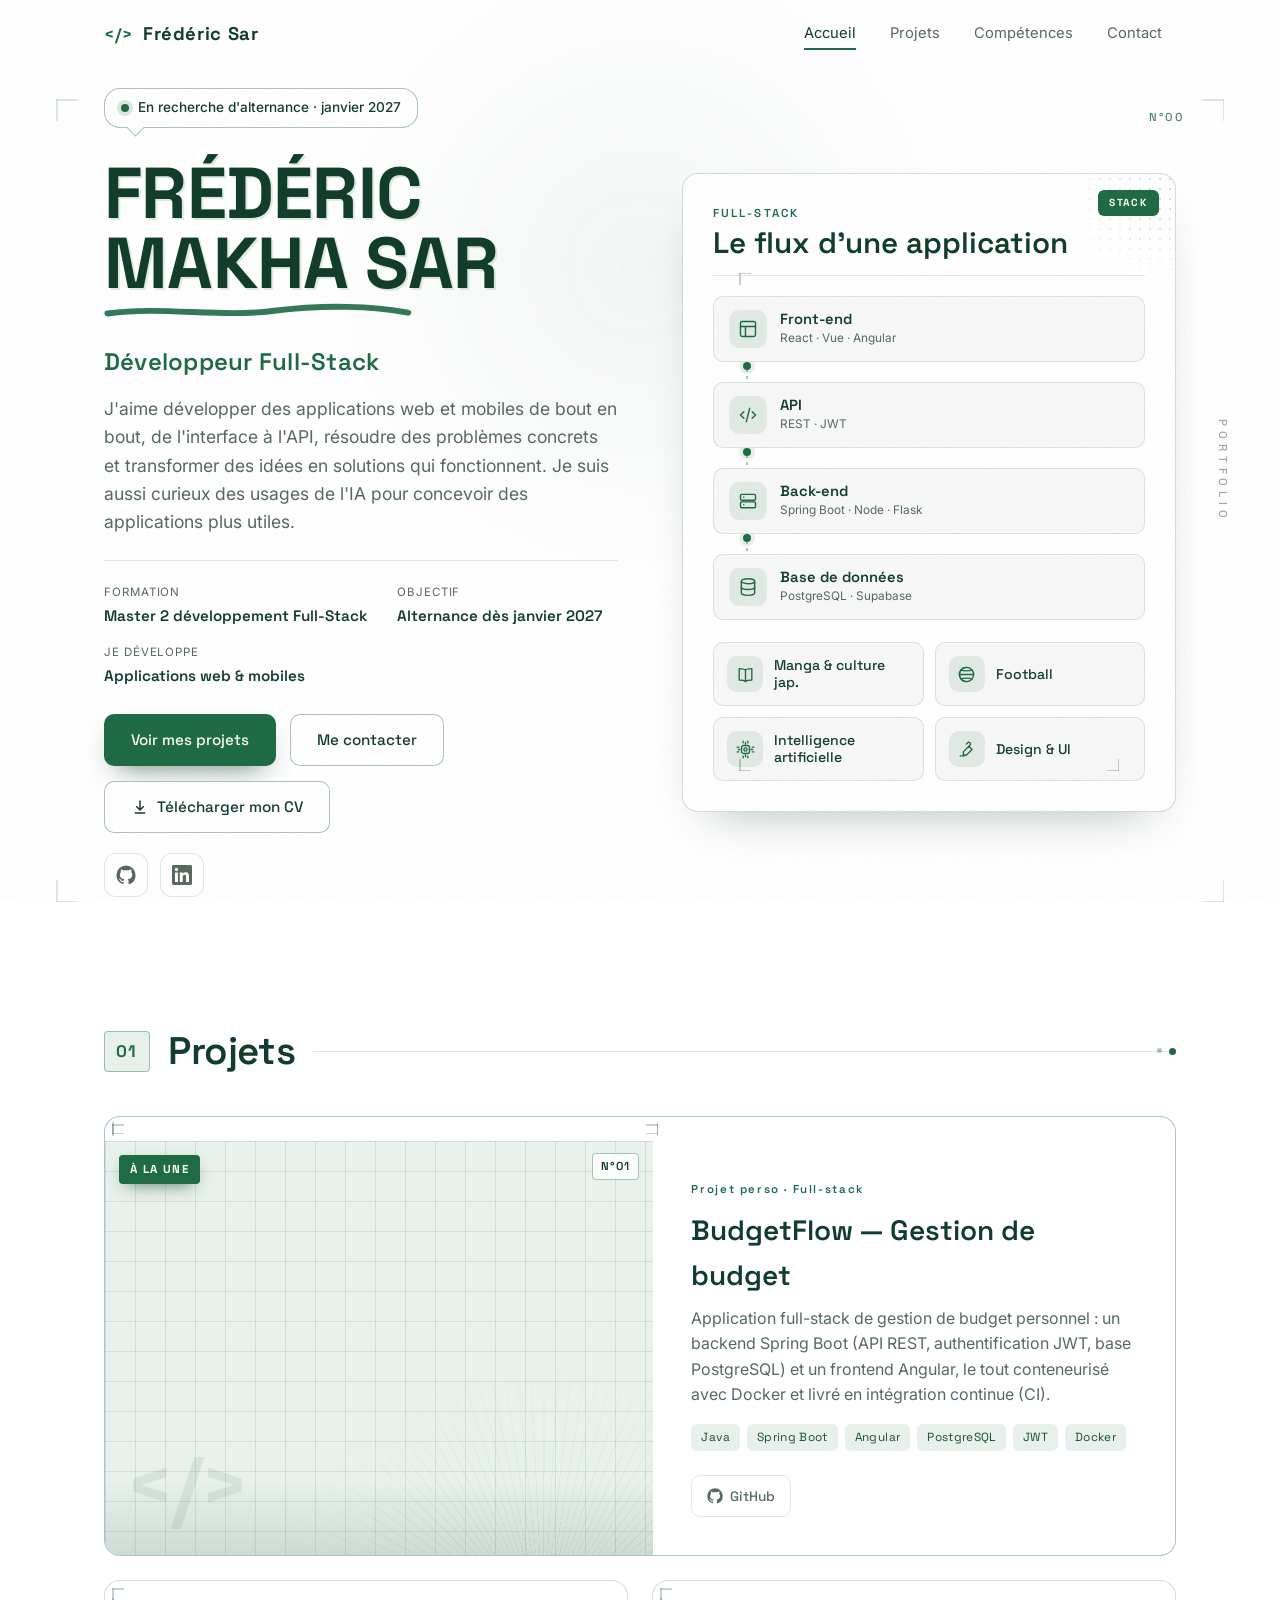
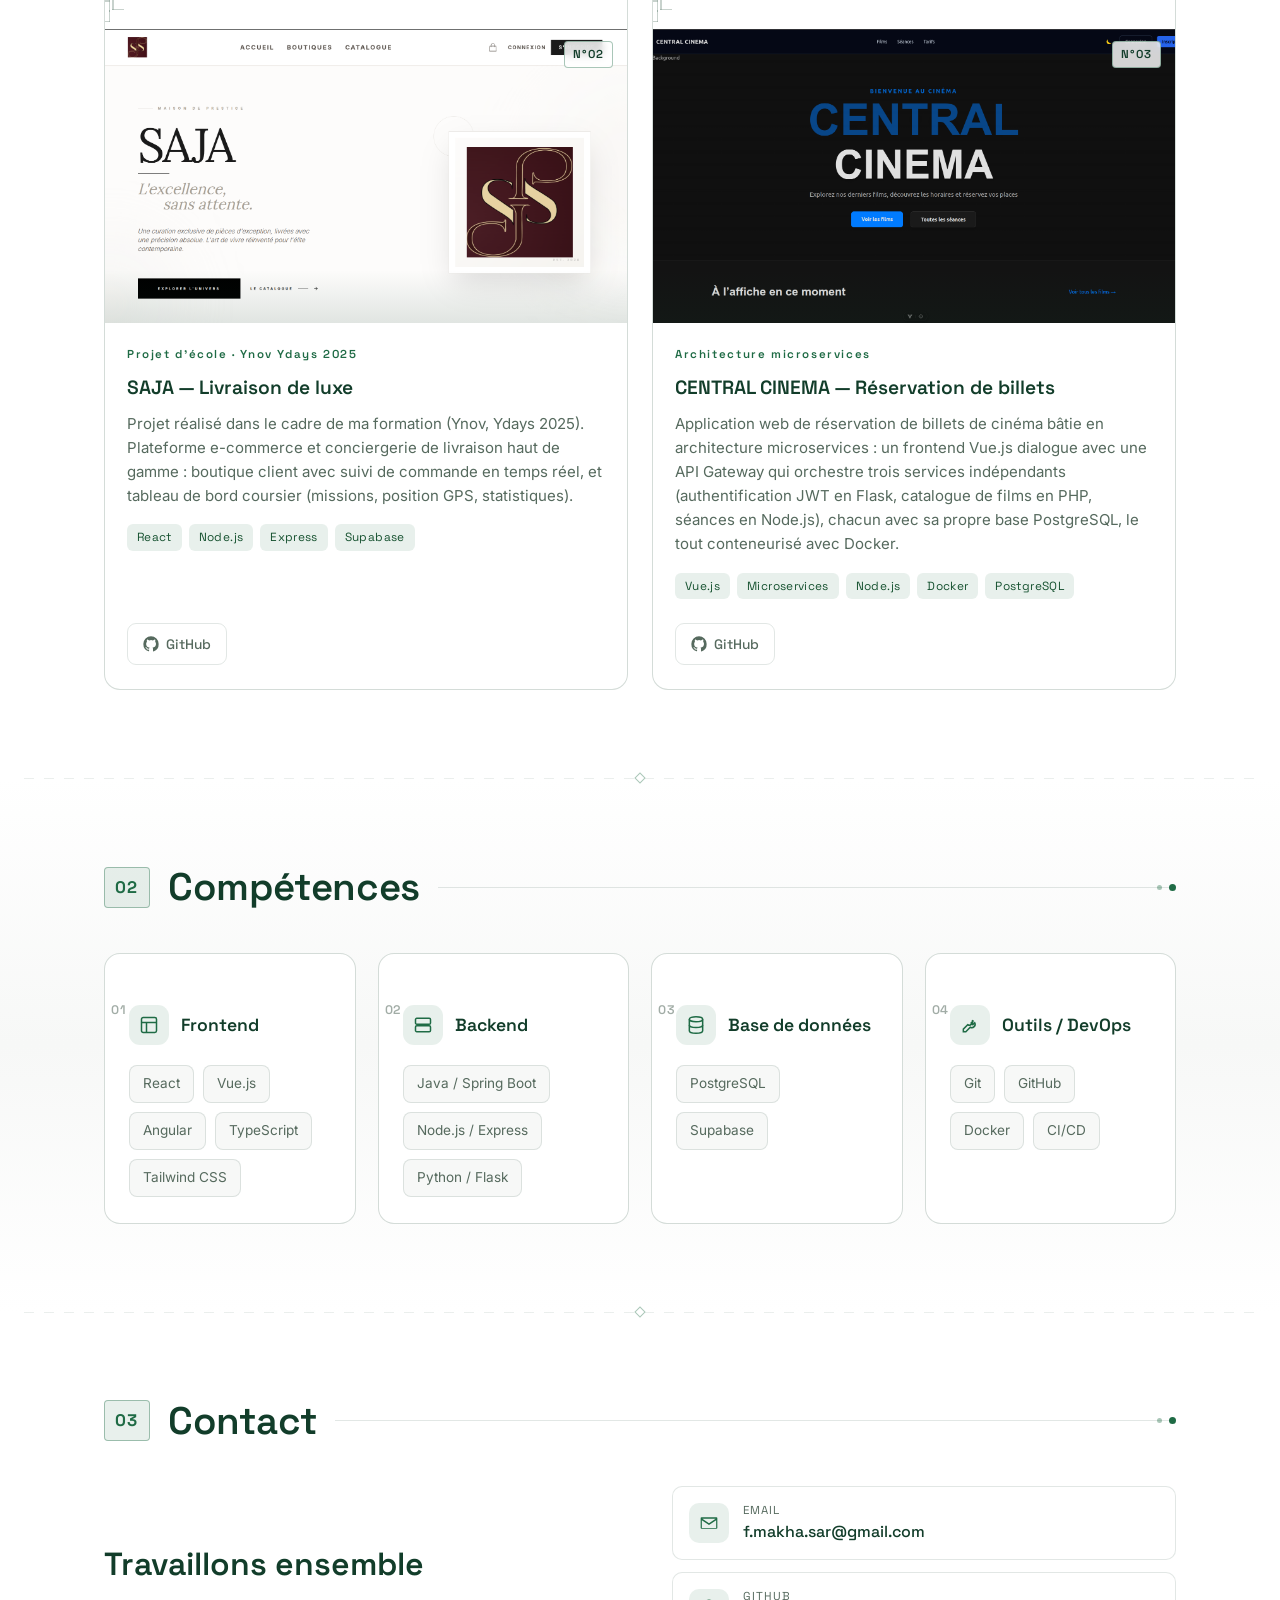
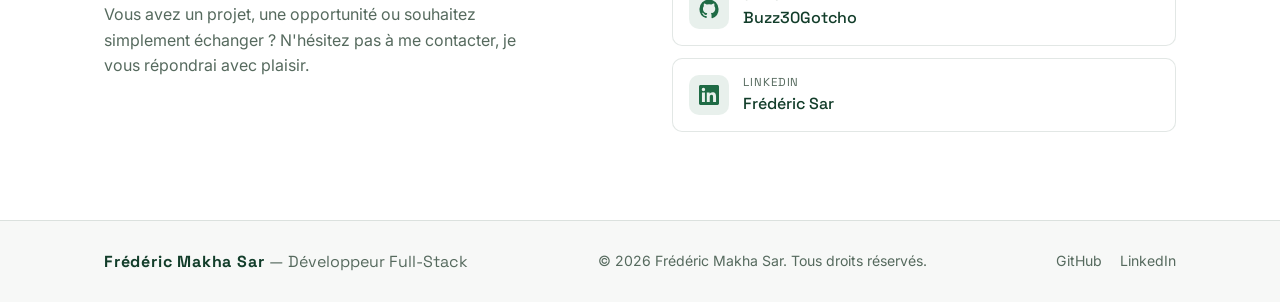
==== commit 8e2e4c52: "Remplace le pseudo BUZZ par le nom complet, retire la mention du campus, OG image refaite" ====
--- a/docs/index.html
+++ b/docs/index.html
@@ -4,24 +4,24 @@
   <meta charset="UTF-8" />
   <meta name="viewport" content="width=device-width, initial-scale=1.0" />
 
-  <title>Frédéric Makha Sar (BUZZ) — Développeur Full-Stack</title>
-  <meta name="description" content="Portfolio de Frédéric Makha Sar, alias BUZZ, développeur Full-Stack. J'aime concevoir des sites et des applications web modernes, performantes et bien pensées." />
+  <title>Frédéric Makha Sar — Développeur Full-Stack</title>
+  <meta name="description" content="Portfolio de Frédéric Makha Sar, développeur Full-Stack. J'aime concevoir des sites et des applications web modernes, performantes et bien pensées." />
   <meta name="author" content="Frédéric Makha Sar" />
   <meta name="theme-color" content="#FFFFFF" />
 
   <!-- Open Graph -->
   <meta property="og:type" content="website" />
-  <meta property="og:title" content="Frédéric Makha Sar (BUZZ) — Développeur Full-Stack" />
+  <meta property="og:title" content="Frédéric Makha Sar — Développeur Full-Stack" />
   <meta property="og:description" content="J'aime concevoir des sites et des applications web modernes, performantes et adaptées aux besoins des utilisateurs." />
   <meta property="og:image" content="https://buzz30gotcho.github.io/buzz-portfolio/assets/images/og-image.png" />
   <meta property="og:image:width" content="1200" />
   <meta property="og:image:height" content="630" />
-  <meta property="og:image:alt" content="BUZZ — Développeur Full-Stack" />
+  <meta property="og:image:alt" content="Frédéric Makha Sar — Développeur Full-Stack" />
   <meta property="og:url" content="https://buzz30gotcho.github.io/buzz-portfolio/" />
 
   <!-- Twitter -->
   <meta name="twitter:card" content="summary_large_image" />
-  <meta name="twitter:title" content="Frédéric Makha Sar (BUZZ) — Développeur Full-Stack" />
+  <meta name="twitter:title" content="Frédéric Makha Sar — Développeur Full-Stack" />
   <meta name="twitter:description" content="J'aime concevoir des sites et des applications web modernes, performantes et adaptées aux besoins des utilisateurs." />
   <meta name="twitter:image" content="https://buzz30gotcho.github.io/buzz-portfolio/assets/images/og-image.png" />
 
@@ -39,7 +39,6 @@
     "@context": "https://schema.org",
     "@type": "Person",
     "name": "Frédéric Makha Sar",
-    "alternateName": "BUZZ",
     "jobTitle": "Développeur Full-Stack",
     "url": "https://buzz30gotcho.github.io/buzz-portfolio/",
     "email": "mailto:f.makha.sar@gmail.com",
@@ -57,9 +56,9 @@
   <!-- ===== Navbar ===== -->
   <header class="nav" id="nav">
     <div class="container nav__inner">
-      <a href="#home" class="nav__brand" aria-label="BUZZ — accueil">
+      <a href="#home" class="nav__brand" aria-label="Frédéric Makha Sar — accueil">
         <span class="nav__logo">&lt;/&gt;</span>
-        <span class="nav__name">BUZZ</span>
+        <span class="nav__name">Frédéric&nbsp;Sar</span>
       </a>
 
       <nav class="nav__menu" id="nav-menu" aria-label="Navigation principale">
@@ -99,7 +98,7 @@
           </p>
 
           <div class="hero__title-wrap reveal">
-            <h1 class="hero__title">BUZZ</h1>
+            <h1 class="hero__title">Frédéric<br />Makha Sar</h1>
             <svg class="hero__brush" viewBox="0 0 320 24" preserveAspectRatio="none" aria-hidden="true">
               <path d="M4 15 C 60 6, 120 20, 175 12 S 280 6, 316 14" />
             </svg>
@@ -107,15 +106,14 @@
 
           <p class="hero__role reveal">Développeur Full-Stack</p>
           <p class="hero__tagline reveal">
-            Moi c'est Frédéric Makha Sar, alias BUZZ. J'aime développer des
-            applications web et mobiles de bout en bout, de l'interface à l'API,
-            résoudre des problèmes concrets et transformer des idées en solutions
-            qui fonctionnent. Je suis aussi curieux des usages de l'IA pour
-            concevoir des applications plus utiles.
+            J'aime développer des applications web et mobiles de bout en bout,
+            de l'interface à l'API, résoudre des problèmes concrets et transformer
+            des idées en solutions qui fonctionnent. Je suis aussi curieux des
+            usages de l'IA pour concevoir des applications plus utiles.
           </p>
 
           <ul class="hero__facts reveal">
-            <li><span>Formation</span>Master 2 Full-Stack · Ynov Montpellier</li>
+            <li><span>Formation</span>Master 2 développement Full-Stack</li>
             <li><span>Objectif</span>Alternance dès janvier 2027</li>
             <li><span>Je développe</span>Applications web &amp; mobiles</li>
           </ul>
@@ -252,8 +250,8 @@
   <!-- ===== Footer ===== -->
   <footer class="footer">
     <div class="container footer__inner">
-      <p class="footer__brand">BUZZ <span>— Développeur Full-Stack</span></p>
-      <p class="footer__copy">&copy; <span id="year"></span> Buzz. Tous droits réservés.</p>
+      <p class="footer__brand">Frédéric Makha Sar <span>— Développeur Full-Stack</span></p>
+      <p class="footer__copy">&copy; <span id="year"></span> Frédéric Makha Sar. Tous droits réservés.</p>
       <div class="footer__socials">
         <a href="https://github.com/Buzz30Gotcho" target="_blank" rel="noopener noreferrer" aria-label="GitHub">GitHub</a>
         <a href="https://www.linkedin.com/in/frederic-sar-a377061a3/" target="_blank" rel="noopener noreferrer" aria-label="LinkedIn">LinkedIn</a>
--- a/docs/css/style.css
+++ b/docs/css/style.css
@@ -1,5 +1,5 @@
 /* ============================================================
-   BUZZ — Full-Stack Developer Portfolio
+   Frédéric Makha Sar — Full-Stack Developer Portfolio
    Theme: light (white) + deep green — subtle manga / football / AI
    ============================================================ */
 
@@ -608,19 +608,14 @@
 }
 .hero__title {
   font-family: var(--font-display);
-  font-size: clamp(3.4rem, 9vw, 6.2rem);
+  font-size: clamp(2.6rem, 6.5vw, 4.5rem);
   font-weight: 700;
-  line-height: 0.92;
-  letter-spacing: 0.01em;
+  line-height: 0.98;
+  letter-spacing: -0.01em;
   text-transform: uppercase;
   color: var(--primary);
-  /* Ombre décalée façon "sticker" manga, en vert */
-  text-shadow:
-    3px 3px 0 var(--accent),
-    6px 6px 0 rgba(18, 61, 42, 0.14);
-  /* Léger penché dynamique */
-  transform: rotate(-3deg) skewX(-5deg);
-  transform-origin: left center;
+  /* Ombre très discrète en vert — caractère sans effet "sticker" */
+  text-shadow: 2px 2px 0 rgba(31, 107, 69, 0.14);
   position: relative;
 }
 .hero__brush {
@@ -769,6 +764,20 @@
   border-color: var(--border-strong);
   box-shadow: var(--shadow);
 }
+
+/* Projet vedette — grande carte éditoriale sur toute la largeur */
+.project--featured {
+  grid-column: 1 / -1;
+  display: grid;
+  grid-template-columns: 1.05fr 1fr;
+  border-color: var(--border-strong);
+}
+.project--featured .project__media { aspect-ratio: auto; height: 100%; min-height: 280px; }
+.project--featured .project__body { padding: clamp(24px, 3vw, 42px); justify-content: center; }
+.project--featured .project__title { font-size: clamp(1.3rem, 2.4vw, 1.75rem); }
+.project--featured .project__desc { font-size: 1rem; max-width: 52ch; }
+.project--featured .project__motif::after { font-size: 5rem; }
+
 .project__media {
   position: relative;
   aspect-ratio: 16 / 9;
@@ -1171,6 +1180,8 @@
 
   .contact { grid-template-columns: 1fr; }
   .projects { grid-template-columns: 1fr; }
+  .project--featured { grid-template-columns: 1fr; }
+  .project--featured .project__media { min-height: 200px; }
   .hero__vertical, .hero__frame-no { display: none; }
 }
 
@@ -1209,6 +1220,15 @@
 }
 
 /* ============================================================
+   Hero épuré — fond allégé (grille / lignes de vitesse / trame retirées)
+   On garde juste la texture discrète du body + un halo très léger.
+   ============================================================ */
+.hero__grid,
+.hero__speedlines,
+.hero__halftone { display: none; }
+.hero__glow { opacity: 0.55; }
+
+/* ============================================================
    Reduced motion
    ============================================================ */
 @media (prefers-reduced-motion: reduce) {
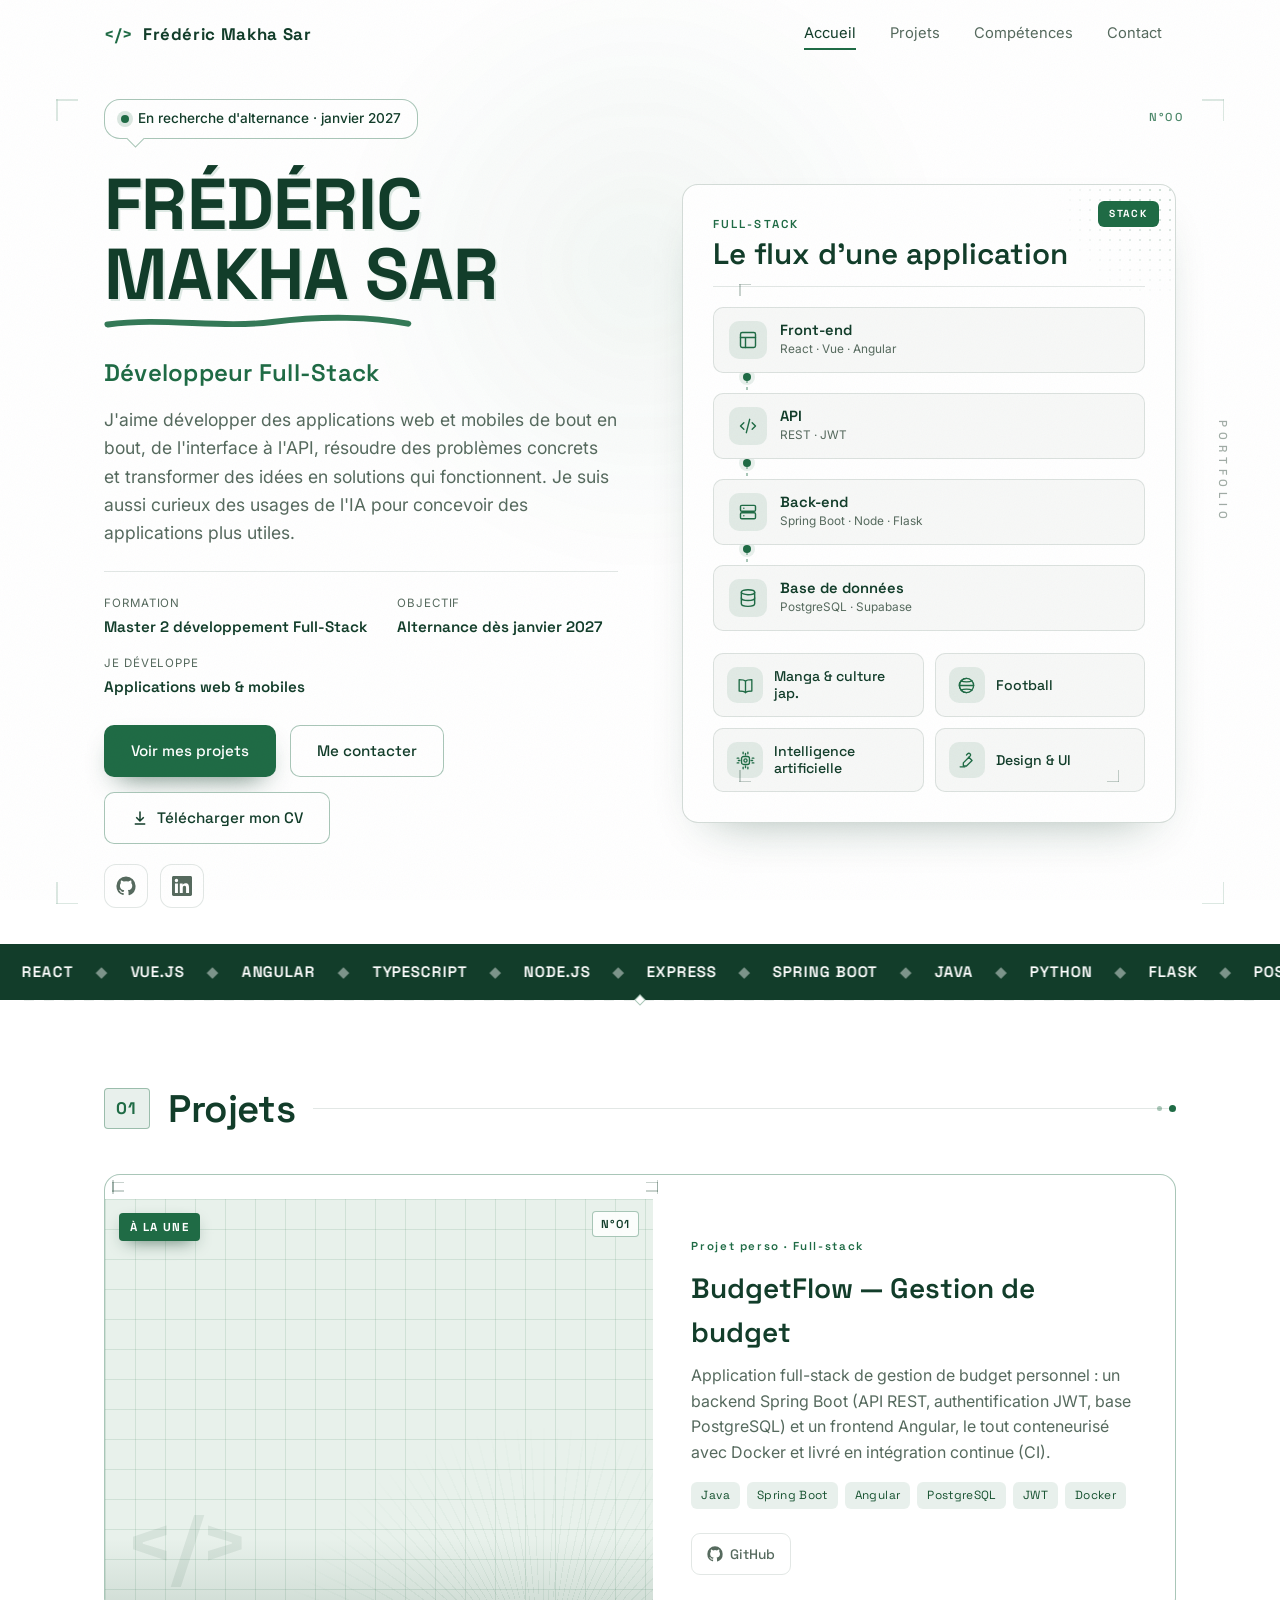
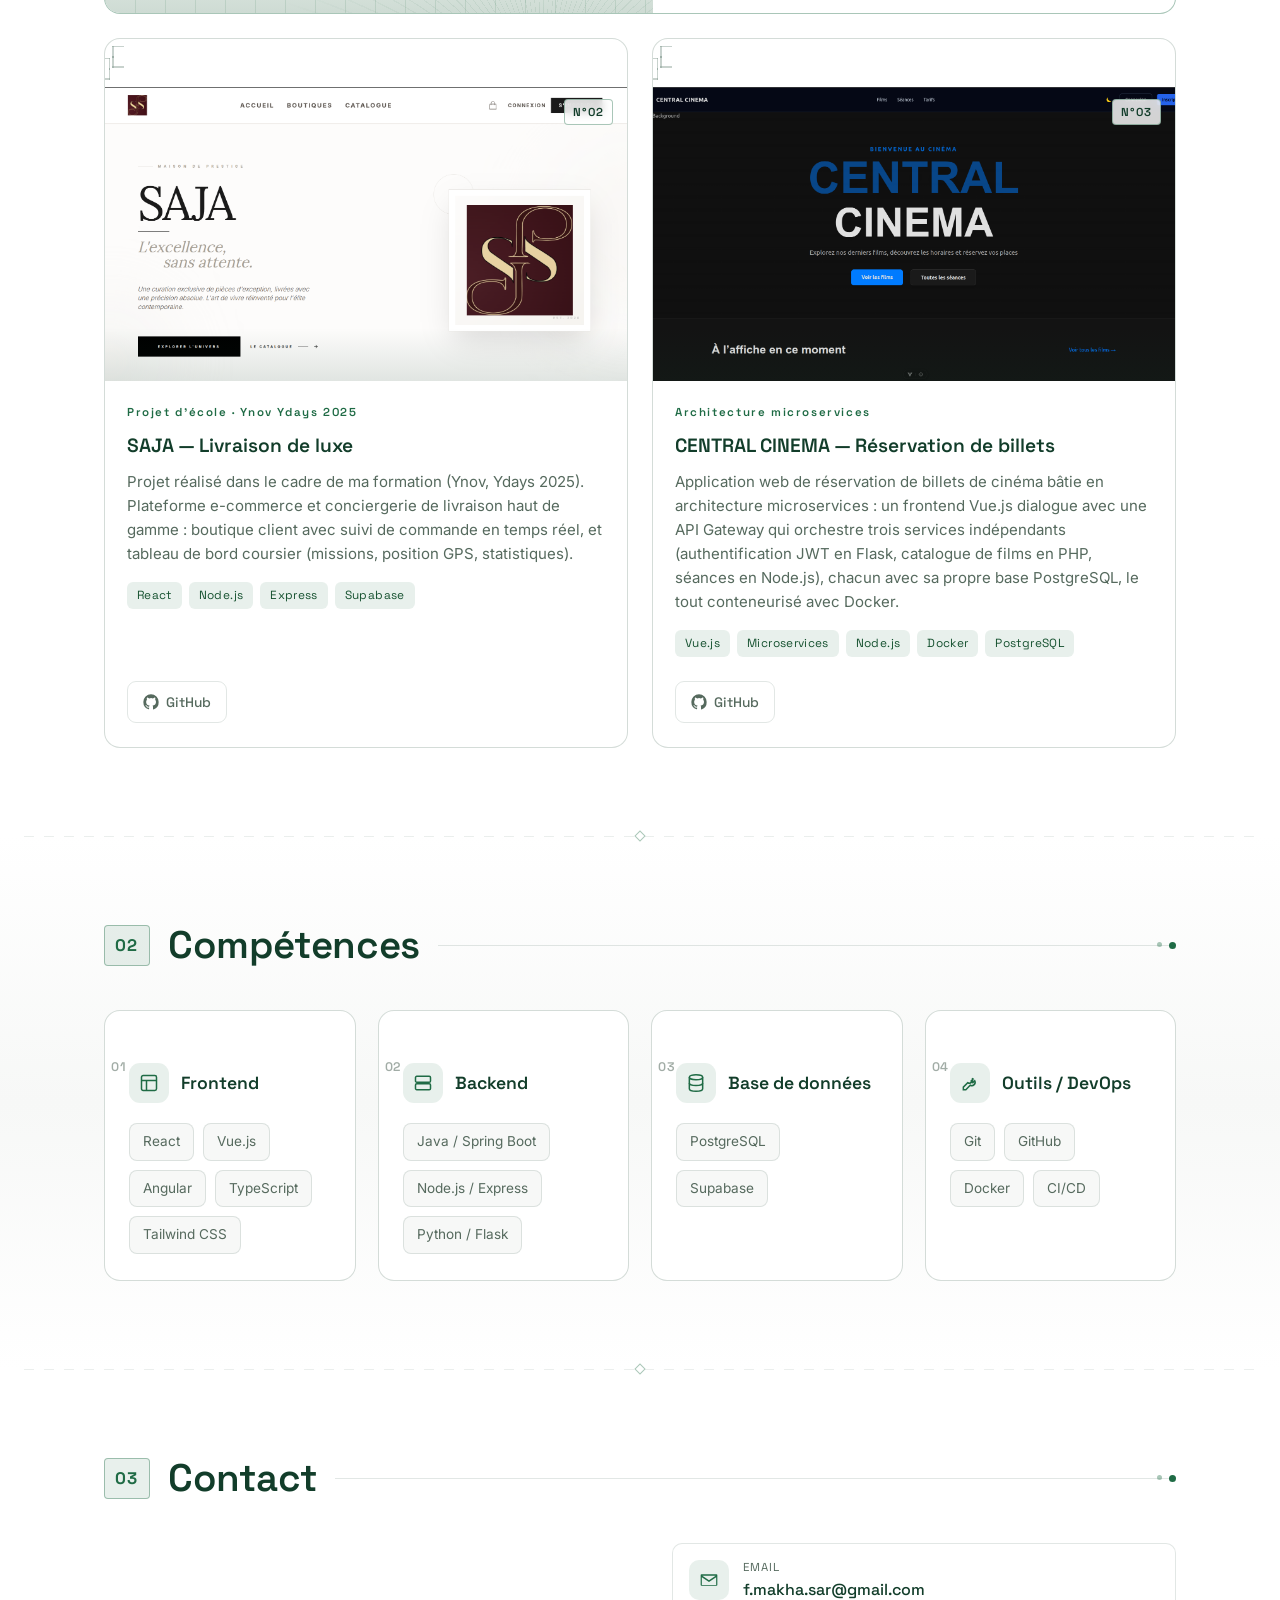
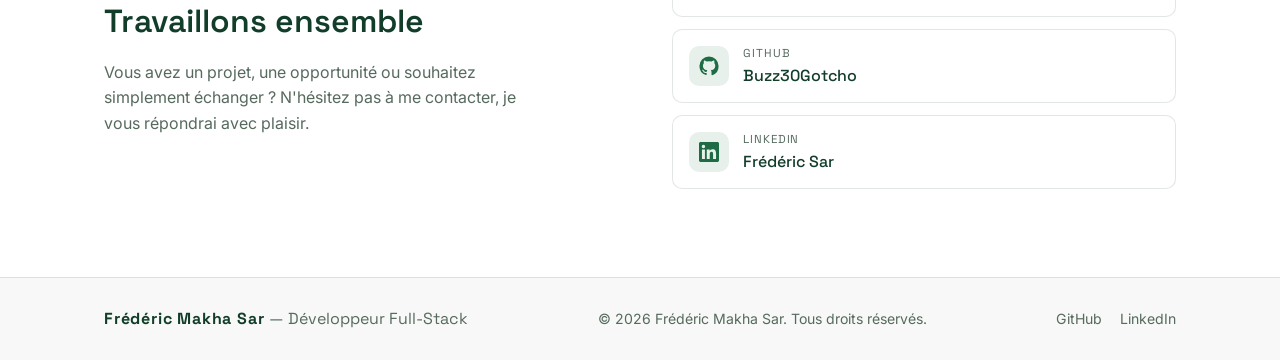
==== commit d324b099: "Hero compact, nom complet dans la nav, bandeau stack defilant, barre de progression, apparitions en " ====
--- a/docs/index.html
+++ b/docs/index.html
@@ -52,13 +52,14 @@
 <body>
   <a class="skip-link" href="#main">Aller au contenu</a>
   <div class="grain" aria-hidden="true"></div>
+  <div class="progress" id="progress" aria-hidden="true"></div>
 
   <!-- ===== Navbar ===== -->
   <header class="nav" id="nav">
     <div class="container nav__inner">
       <a href="#home" class="nav__brand" aria-label="Frédéric Makha Sar — accueil">
         <span class="nav__logo">&lt;/&gt;</span>
-        <span class="nav__name">Frédéric&nbsp;Sar</span>
+        <span class="nav__name">Frédéric&nbsp;Makha&nbsp;Sar</span>
       </a>
 
       <nav class="nav__menu" id="nav-menu" aria-label="Navigation principale">
@@ -160,6 +161,13 @@
       </div>
 
     </section>
+
+    <!-- ===== Bandeau défilant (stack) ===== -->
+    <div class="marquee" aria-hidden="true">
+      <div class="marquee__track" id="marquee">
+        <!-- Items injectés depuis js/script.js -->
+      </div>
+    </div>
 
     <!-- ===== Projets ===== -->
     <section class="section" id="projects">
--- a/docs/css/style.css
+++ b/docs/css/style.css
@@ -104,6 +104,52 @@
   background-size: 160px 160px;
 }
 
+/* ---------- Scroll progress bar ---------- */
+.progress {
+  position: fixed;
+  top: 0;
+  left: 0;
+  height: 3px;
+  width: 0;
+  z-index: 300;
+  background: linear-gradient(90deg, var(--accent), var(--primary));
+  transition: width .1s linear;
+}
+
+/* ---------- Marquee band (stack défilante) ---------- */
+.marquee {
+  overflow: hidden;
+  background: var(--primary);
+  border-block: 1px solid var(--primary);
+  padding-block: 14px;
+}
+.marquee__track {
+  display: inline-flex;
+  align-items: center;
+  gap: 0;
+  white-space: nowrap;
+  will-change: transform;
+  animation: marquee 32s linear infinite;
+}
+.marquee:hover .marquee__track { animation-play-state: paused; }
+.marquee__item {
+  font-family: var(--font-display);
+  font-weight: 600;
+  font-size: 0.95rem;
+  letter-spacing: 0.06em;
+  text-transform: uppercase;
+  color: #fff;
+  padding-inline: 22px;
+}
+.marquee__item--dot {
+  color: rgba(255, 255, 255, 0.45);
+  padding-inline: 0;
+}
+@keyframes marquee {
+  from { transform: translateX(0); }
+  to   { transform: translateX(-50%); }
+}
+
 /* ---------- Layout helpers ---------- */
 .container {
   width: 100%;
@@ -253,7 +299,7 @@
   font-size: 1.05rem;
   font-weight: 700;
 }
-.nav__name { font-size: 1.15rem; }
+.nav__name { font-size: 1.05rem; white-space: nowrap; }
 
 .nav__list { display: flex; gap: 6px; }
 .nav__link {
@@ -311,8 +357,8 @@
   position: relative;
   display: flex;
   align-items: center;
-  min-height: 88vh;
-  padding-block: clamp(88px, 9vh, 104px) clamp(40px, 5vh, 64px);
+  min-height: auto;
+  padding-block: clamp(96px, 11vh, 120px) clamp(32px, 4vh, 52px);
   overflow: hidden;
 }
 .hero__grid {
@@ -1170,6 +1216,14 @@
 .hero__inner .reveal:nth-child(5) { transition-delay: .33s; }
 .hero__inner .reveal:nth-child(6) { transition-delay: .40s; }
 
+/* stagger cards (projets / compétences) à l'apparition */
+.projects .reveal:nth-child(2) { transition-delay: .08s; }
+.projects .reveal:nth-child(3) { transition-delay: .16s; }
+.skills .reveal:nth-child(1) { transition-delay: .04s; }
+.skills .reveal:nth-child(2) { transition-delay: .12s; }
+.skills .reveal:nth-child(3) { transition-delay: .20s; }
+.skills .reveal:nth-child(4) { transition-delay: .28s; }
+
 /* ============================================================
    Responsive
    ============================================================ */
@@ -1240,4 +1294,6 @@
   }
   .reveal { opacity: 1; transform: none; }
   .stack__link::after { display: none; }
-}
+  .marquee__track { animation: none; transform: none; }
+  .progress { transition: none; }
+}
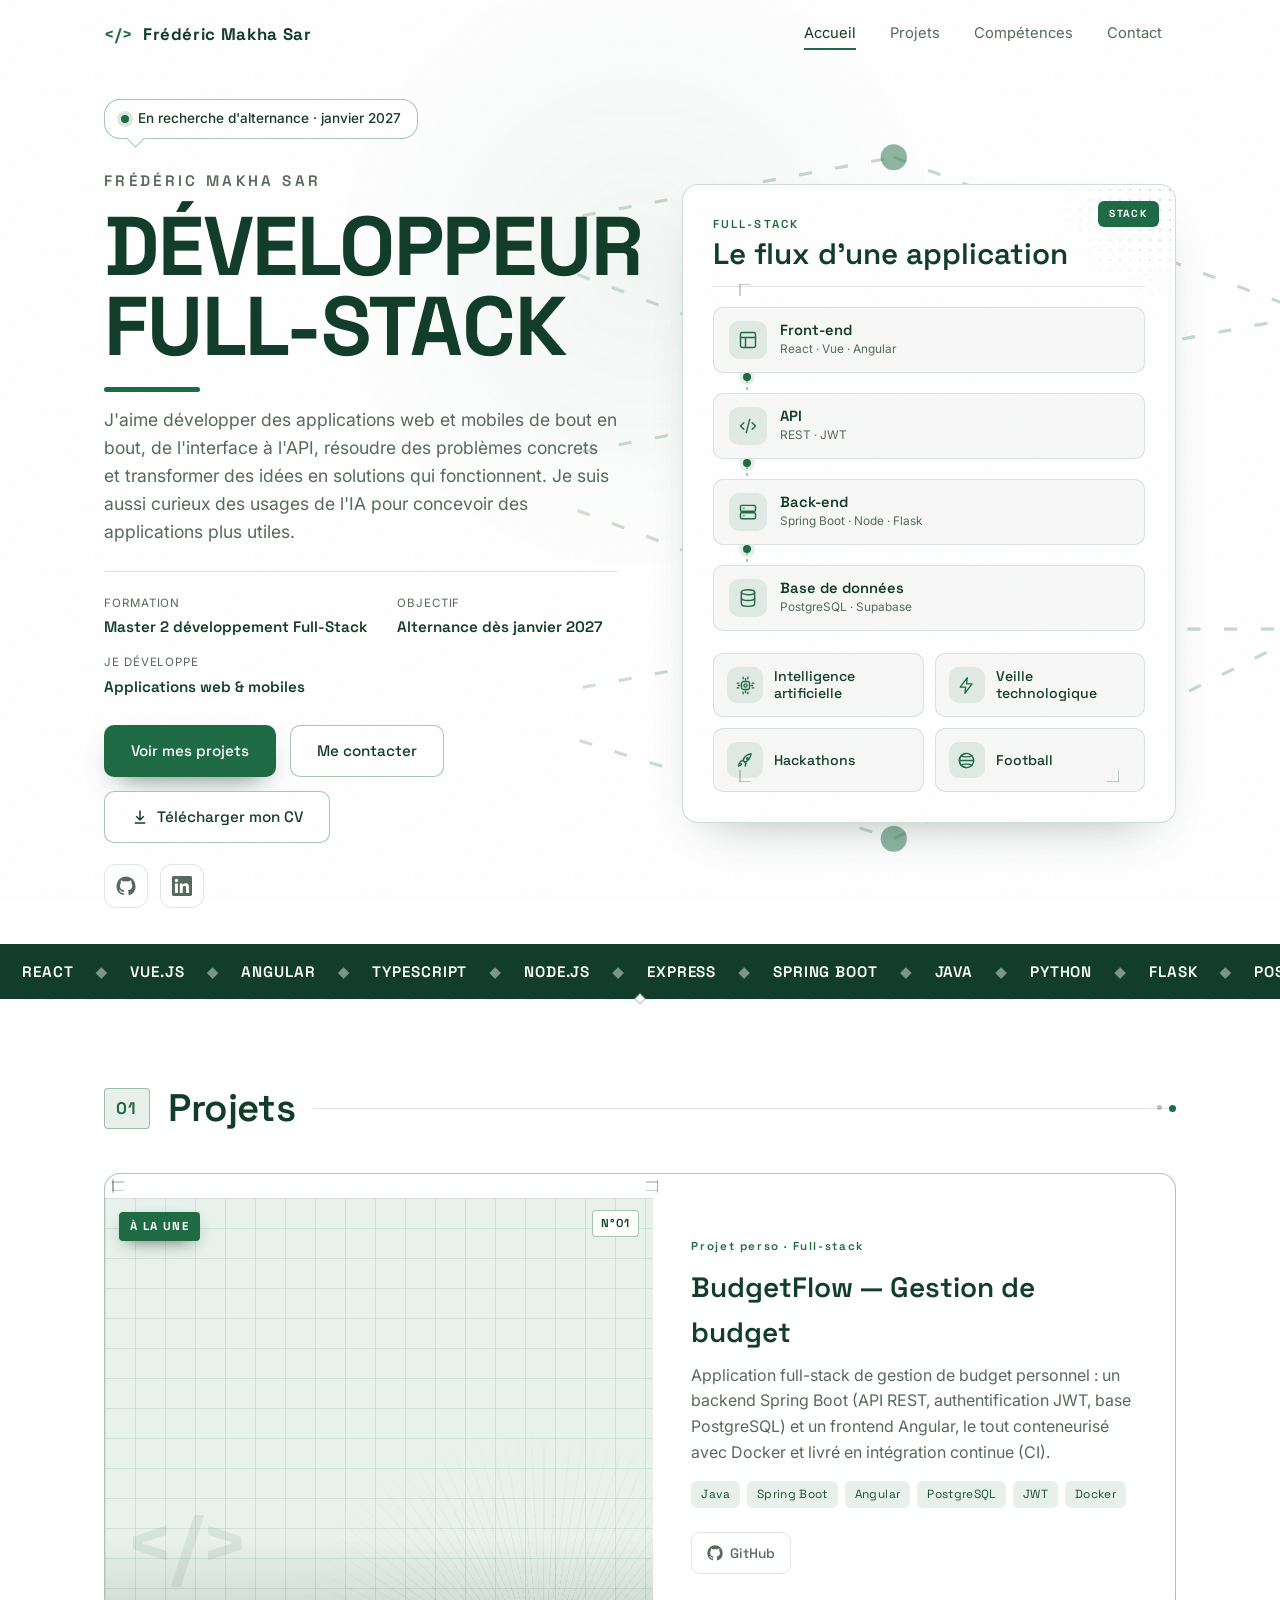
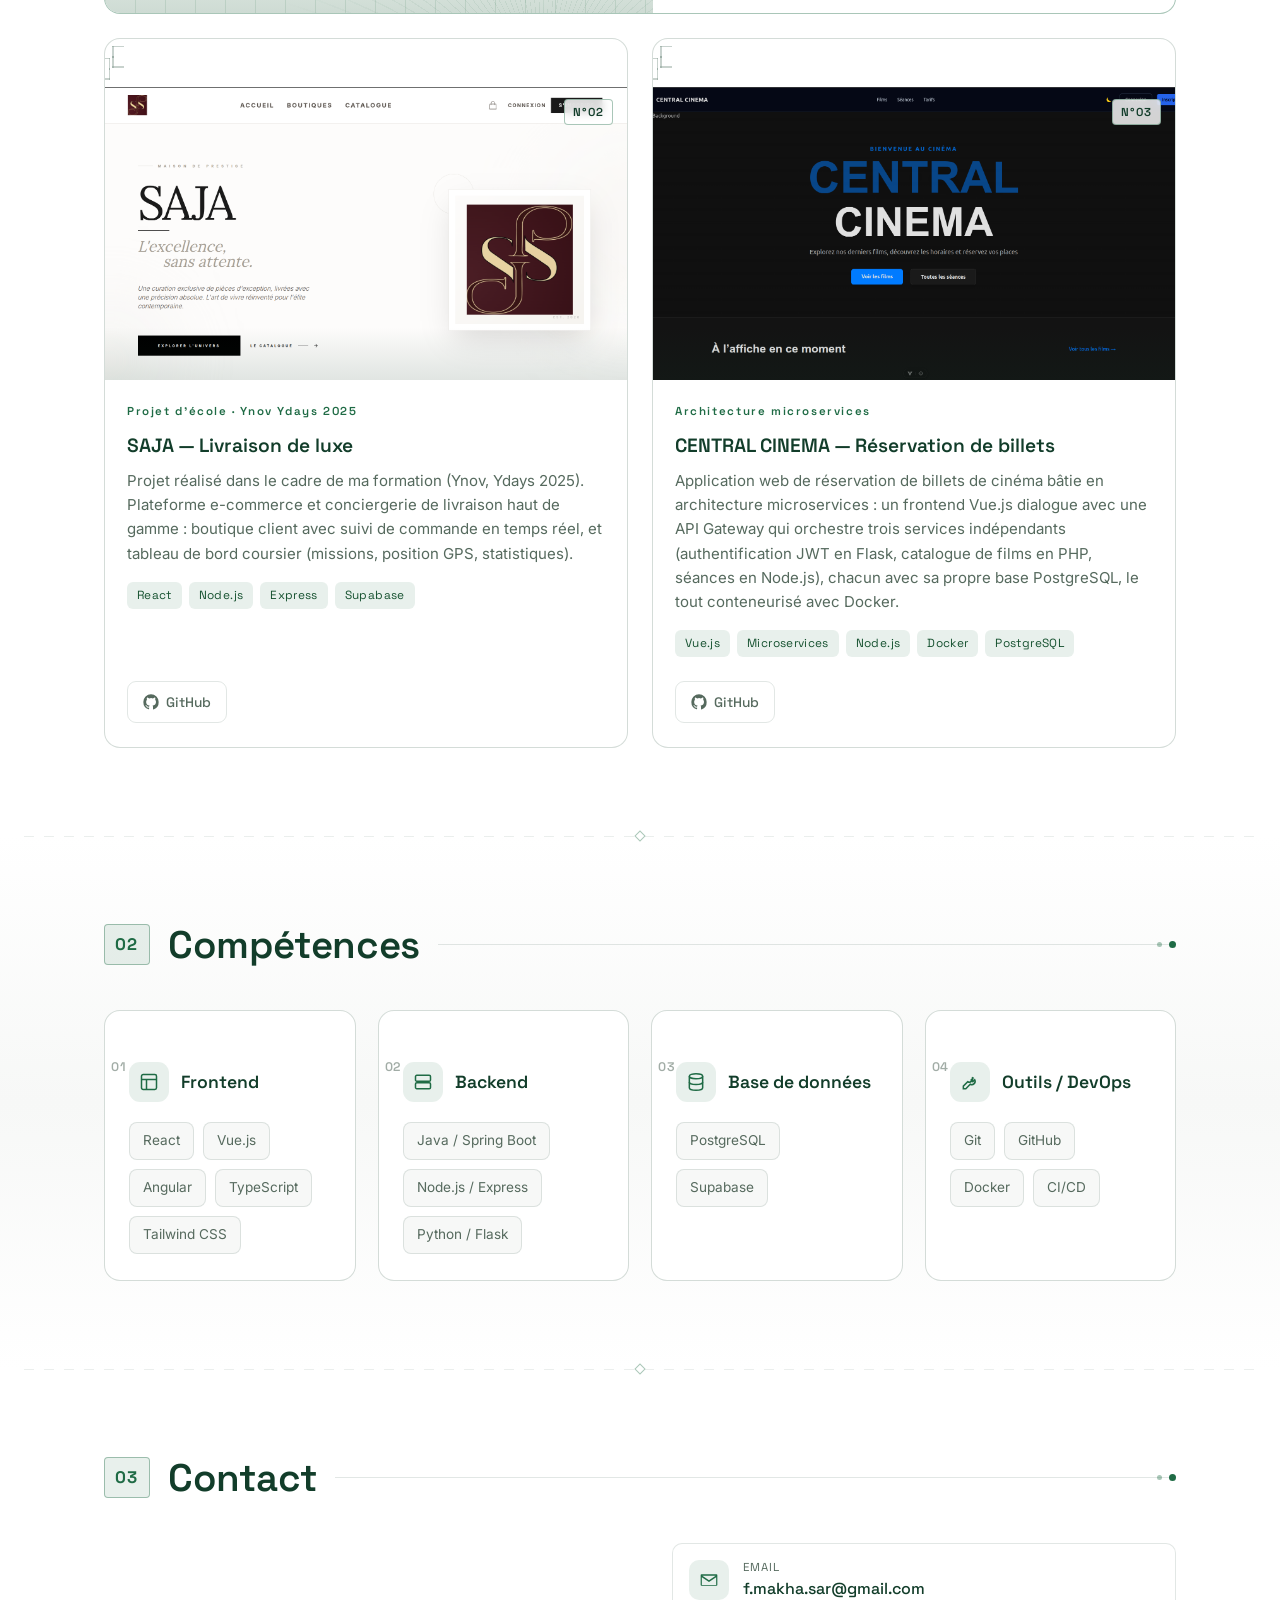
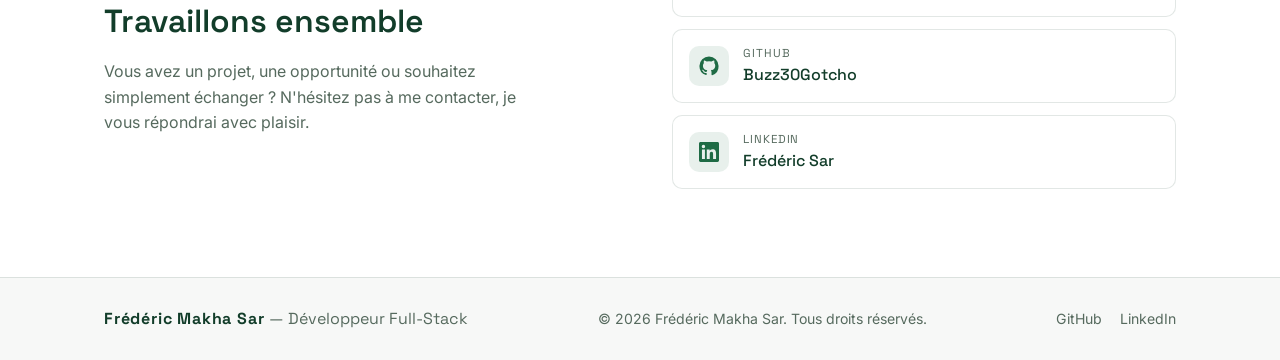
==== commit d95c7f7c: "Hero recentre recruteur : role en grand, reseau de neurones anime, style tech epure, interets pro" ====
--- a/docs/index.html
+++ b/docs/index.html
@@ -80,16 +80,35 @@
   <main id="main">
     <!-- ===== Hero ===== -->
     <section class="hero" id="home">
-      <div class="hero__grid" aria-hidden="true"></div>
-      <div class="hero__speedlines" aria-hidden="true"></div>
       <div class="hero__glow" aria-hidden="true"></div>
-      <div class="hero__halftone" aria-hidden="true"></div>
-      <span class="hero__vertical" aria-hidden="true">PORTFOLIO</span>
-      <span class="hero__frame-no" aria-hidden="true">N°00</span>
-      <span class="corner corner--tl" aria-hidden="true"></span>
-      <span class="corner corner--tr" aria-hidden="true"></span>
-      <span class="corner corner--bl" aria-hidden="true"></span>
-      <span class="corner corner--br" aria-hidden="true"></span>
+      <!-- Réseau de neurones animé — ambiance tech / IA, discret -->
+      <div class="hero__ai" aria-hidden="true">
+        <svg viewBox="0 0 480 360" preserveAspectRatio="xMidYMid slice">
+          <g class="ai-edges">
+            <line x1="70" y1="90" x2="230" y2="60"/>
+            <line x1="70" y1="90" x2="230" y2="150"/>
+            <line x1="70" y1="180" x2="230" y2="150"/>
+            <line x1="70" y1="180" x2="230" y2="240"/>
+            <line x1="70" y1="270" x2="230" y2="240"/>
+            <line x1="70" y1="270" x2="230" y2="320"/>
+            <line x1="230" y1="60" x2="390" y2="120"/>
+            <line x1="230" y1="150" x2="390" y2="120"/>
+            <line x1="230" y1="240" x2="390" y2="240"/>
+            <line x1="230" y1="320" x2="390" y2="240"/>
+          </g>
+          <g class="ai-nodes">
+            <circle cx="70" cy="90" r="5"/>
+            <circle cx="70" cy="180" r="5"/>
+            <circle cx="70" cy="270" r="5"/>
+            <circle cx="230" cy="60" r="5"/>
+            <circle cx="230" cy="150" r="5"/>
+            <circle cx="230" cy="240" r="5"/>
+            <circle cx="230" cy="320" r="5"/>
+            <circle cx="390" cy="120" r="5"/>
+            <circle cx="390" cy="240" r="5"/>
+          </g>
+        </svg>
+      </div>
 
       <div class="container hero__inner">
         <div class="hero__intro">
@@ -98,14 +117,13 @@
             En recherche d'alternance · janvier 2027
           </p>
 
+          <p class="hero__name reveal">Frédéric Makha Sar</p>
+
           <div class="hero__title-wrap reveal">
-            <h1 class="hero__title">Frédéric<br />Makha Sar</h1>
-            <svg class="hero__brush" viewBox="0 0 320 24" preserveAspectRatio="none" aria-hidden="true">
-              <path d="M4 15 C 60 6, 120 20, 175 12 S 280 6, 316 14" />
-            </svg>
-          </div>
-
-          <p class="hero__role reveal">Développeur Full-Stack</p>
+            <h1 class="hero__title">Développeur<br />Full-Stack</h1>
+            <span class="hero__accent" aria-hidden="true"></span>
+          </div>
+
           <p class="hero__tagline reveal">
             J'aime développer des applications web et mobiles de bout en bout,
             de l'interface à l'API, résoudre des problèmes concrets et transformer
--- a/docs/css/style.css
+++ b/docs/css/style.css
@@ -652,18 +652,39 @@
   width: -moz-fit-content;
   width: fit-content;
 }
+.hero__name {
+  font-family: var(--font-display);
+  font-size: 0.95rem;
+  font-weight: 600;
+  letter-spacing: 0.22em;
+  text-transform: uppercase;
+  color: var(--text-soft);
+  margin-bottom: 14px;
+}
 .hero__title {
   font-family: var(--font-display);
-  font-size: clamp(2.6rem, 6.5vw, 4.5rem);
+  font-size: clamp(2.9rem, 7.5vw, 5.2rem);
   font-weight: 700;
-  line-height: 0.98;
-  letter-spacing: -0.01em;
+  line-height: 0.96;
+  letter-spacing: -0.015em;
   text-transform: uppercase;
   color: var(--primary);
-  /* Ombre très discrète en vert — caractère sans effet "sticker" */
-  text-shadow: 2px 2px 0 rgba(31, 107, 69, 0.14);
-  position: relative;
-}
+  position: relative;
+}
+/* Trait d'accent net sous le titre (remplace le pinceau) */
+.hero__accent {
+  display: block;
+  width: 96px;
+  height: 5px;
+  margin-top: 20px;
+  border-radius: 3px;
+  background: var(--accent);
+  transform: scaleX(0);
+  transform-origin: left;
+  transition: transform .7s var(--ease) .3s;
+}
+.hero__title-wrap.is-visible .hero__accent,
+.reveal.is-visible .hero__accent { transform: scaleX(1); }
 .hero__brush {
   display: block;
   width: min(340px, 78%);
@@ -1282,6 +1303,49 @@
 .hero__halftone { display: none; }
 .hero__glow { opacity: 0.55; }
 
+/* ---------- Réseau de neurones animé (ambiance tech / IA) ---------- */
+.hero__ai {
+  position: absolute;
+  inset: 0;
+  z-index: 1;
+  pointer-events: none;
+  opacity: 0.9;
+  -webkit-mask-image: linear-gradient(90deg, transparent 0%, #000 55%, #000 100%);
+          mask-image: linear-gradient(90deg, transparent 0%, #000 55%, #000 100%);
+}
+.hero__ai svg {
+  position: absolute;
+  top: 0;
+  right: 0;
+  width: min(62%, 720px);
+  height: 100%;
+}
+.ai-edges line {
+  stroke: var(--accent);
+  stroke-width: 1.2;
+  opacity: 0.28;
+  stroke-dasharray: 5 9;
+  animation: ai-flow 3.2s linear infinite;
+}
+.ai-edges line:nth-child(2n) { animation-duration: 4.1s; }
+.ai-edges line:nth-child(3n) { animation-duration: 2.6s; }
+@keyframes ai-flow { to { stroke-dashoffset: -28; } }
+
+.ai-nodes circle {
+  fill: var(--accent);
+  opacity: 0.55;
+  transform-box: fill-box;
+  transform-origin: center;
+  animation: ai-pulse 3s var(--ease) infinite;
+}
+.ai-nodes circle:nth-child(2n) { animation-delay: .5s; }
+.ai-nodes circle:nth-child(3n) { animation-delay: 1s; }
+.ai-nodes circle:nth-child(4n) { animation-delay: 1.5s; }
+@keyframes ai-pulse {
+  0%, 100% { opacity: 0.35; transform: scale(0.8); }
+  50%      { opacity: 0.9;  transform: scale(1.25); }
+}
+
 /* ============================================================
    Reduced motion
    ============================================================ */
@@ -1296,4 +1360,6 @@
   .stack__link::after { display: none; }
   .marquee__track { animation: none; transform: none; }
   .progress { transition: none; }
-}
+  .ai-edges line, .ai-nodes circle { animation: none; }
+  .hero__accent { transform: scaleX(1); }
+}
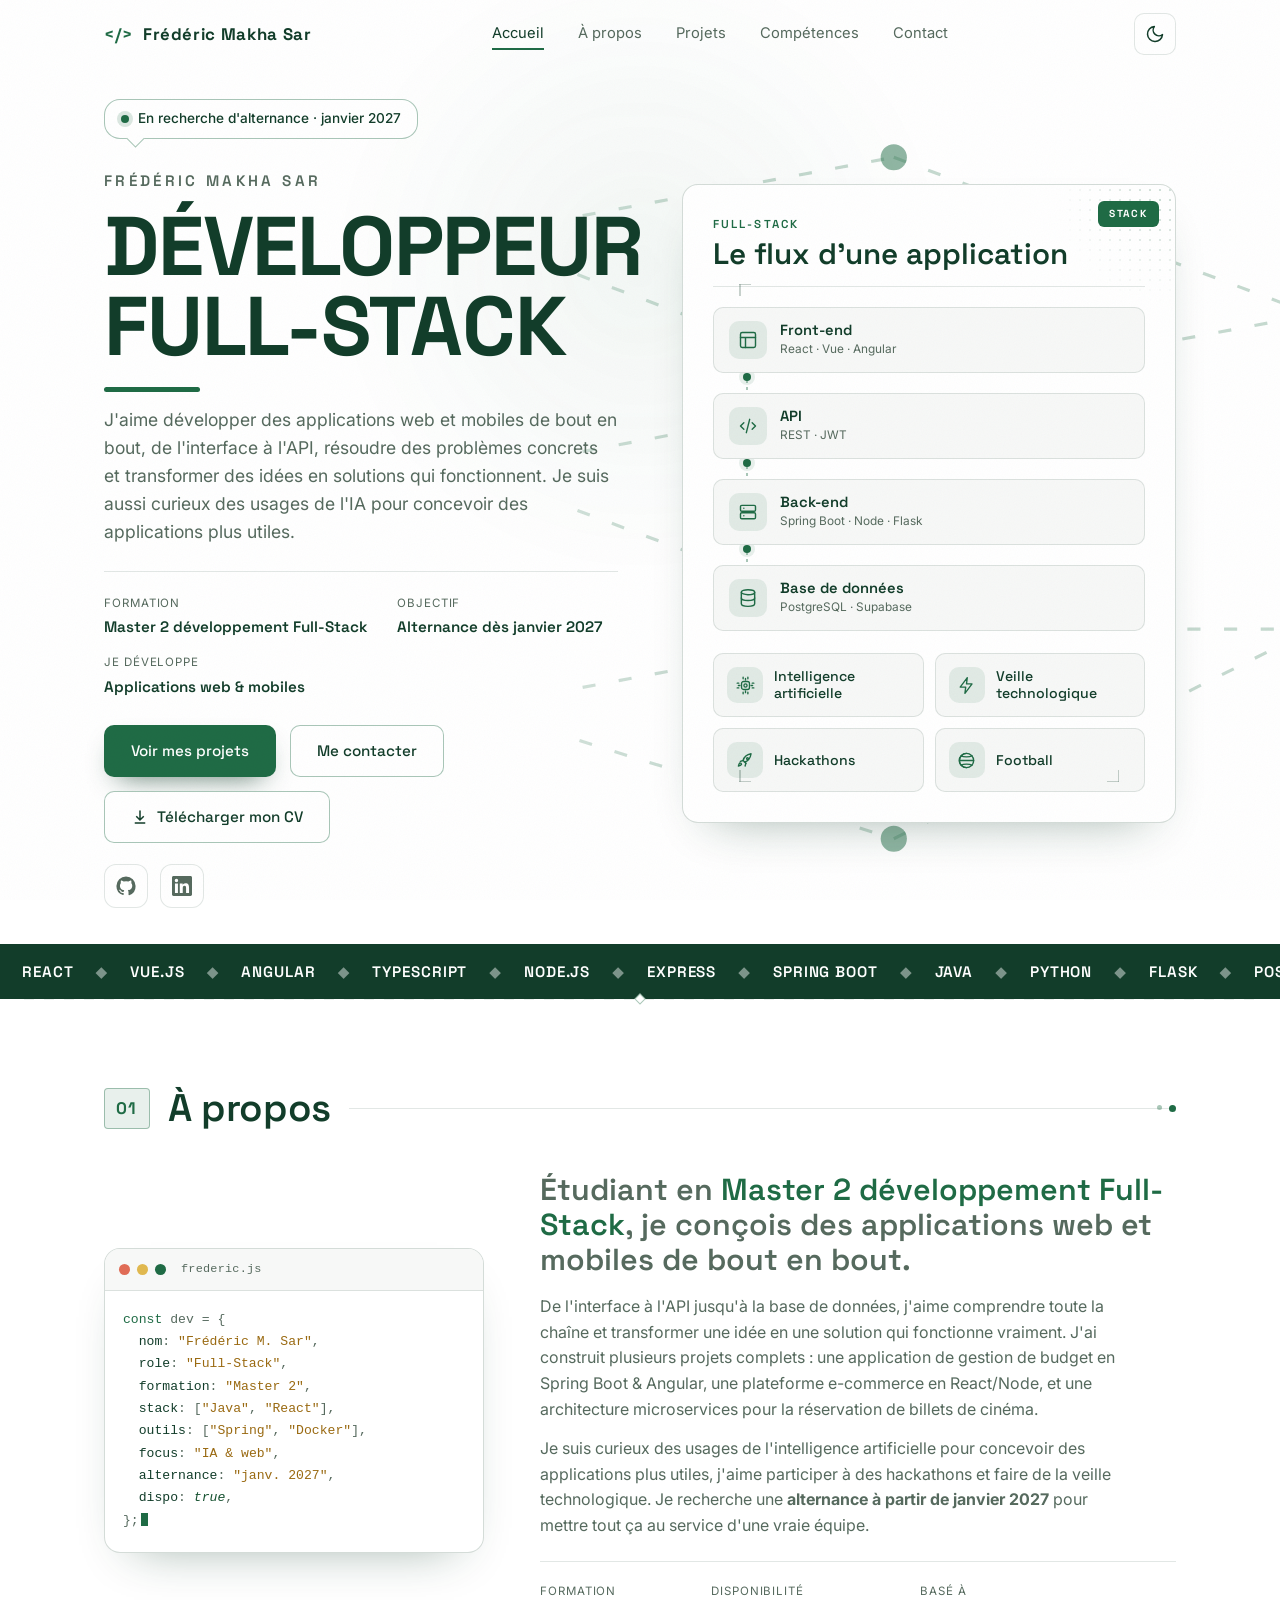
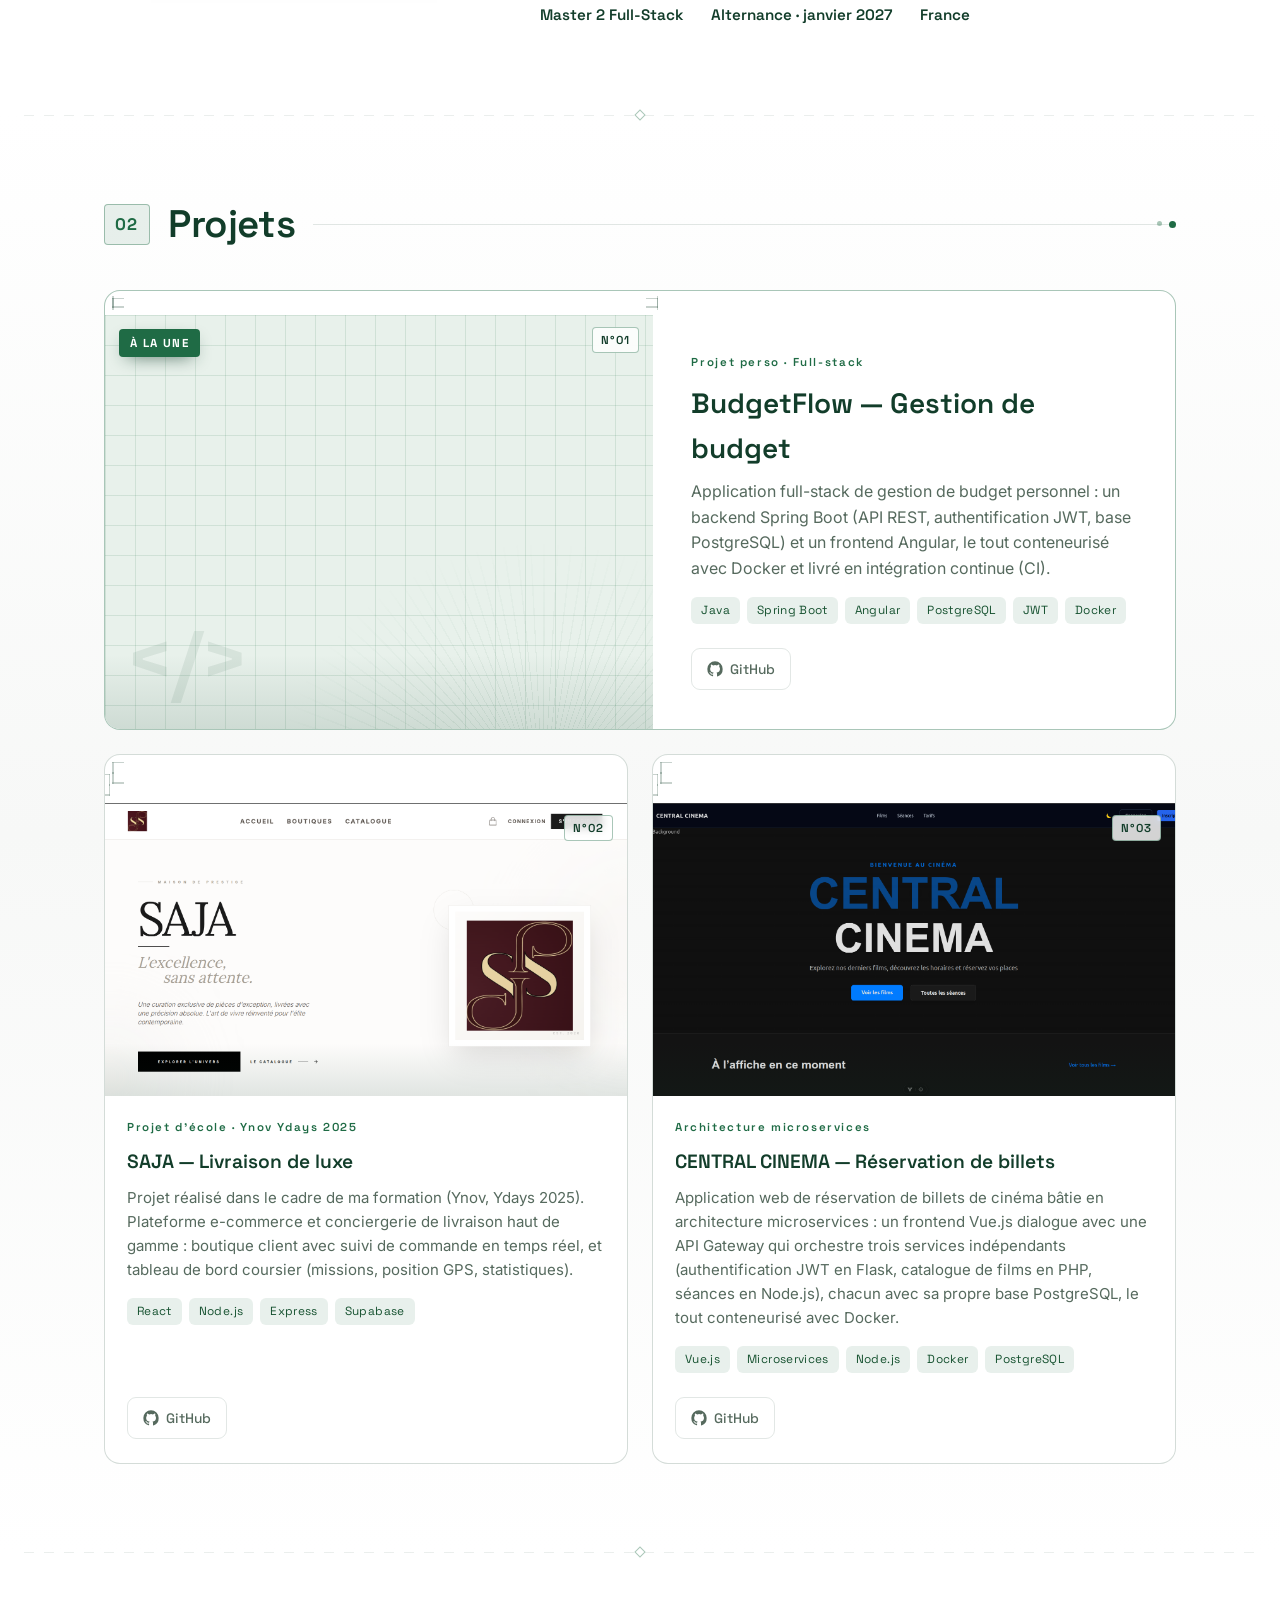
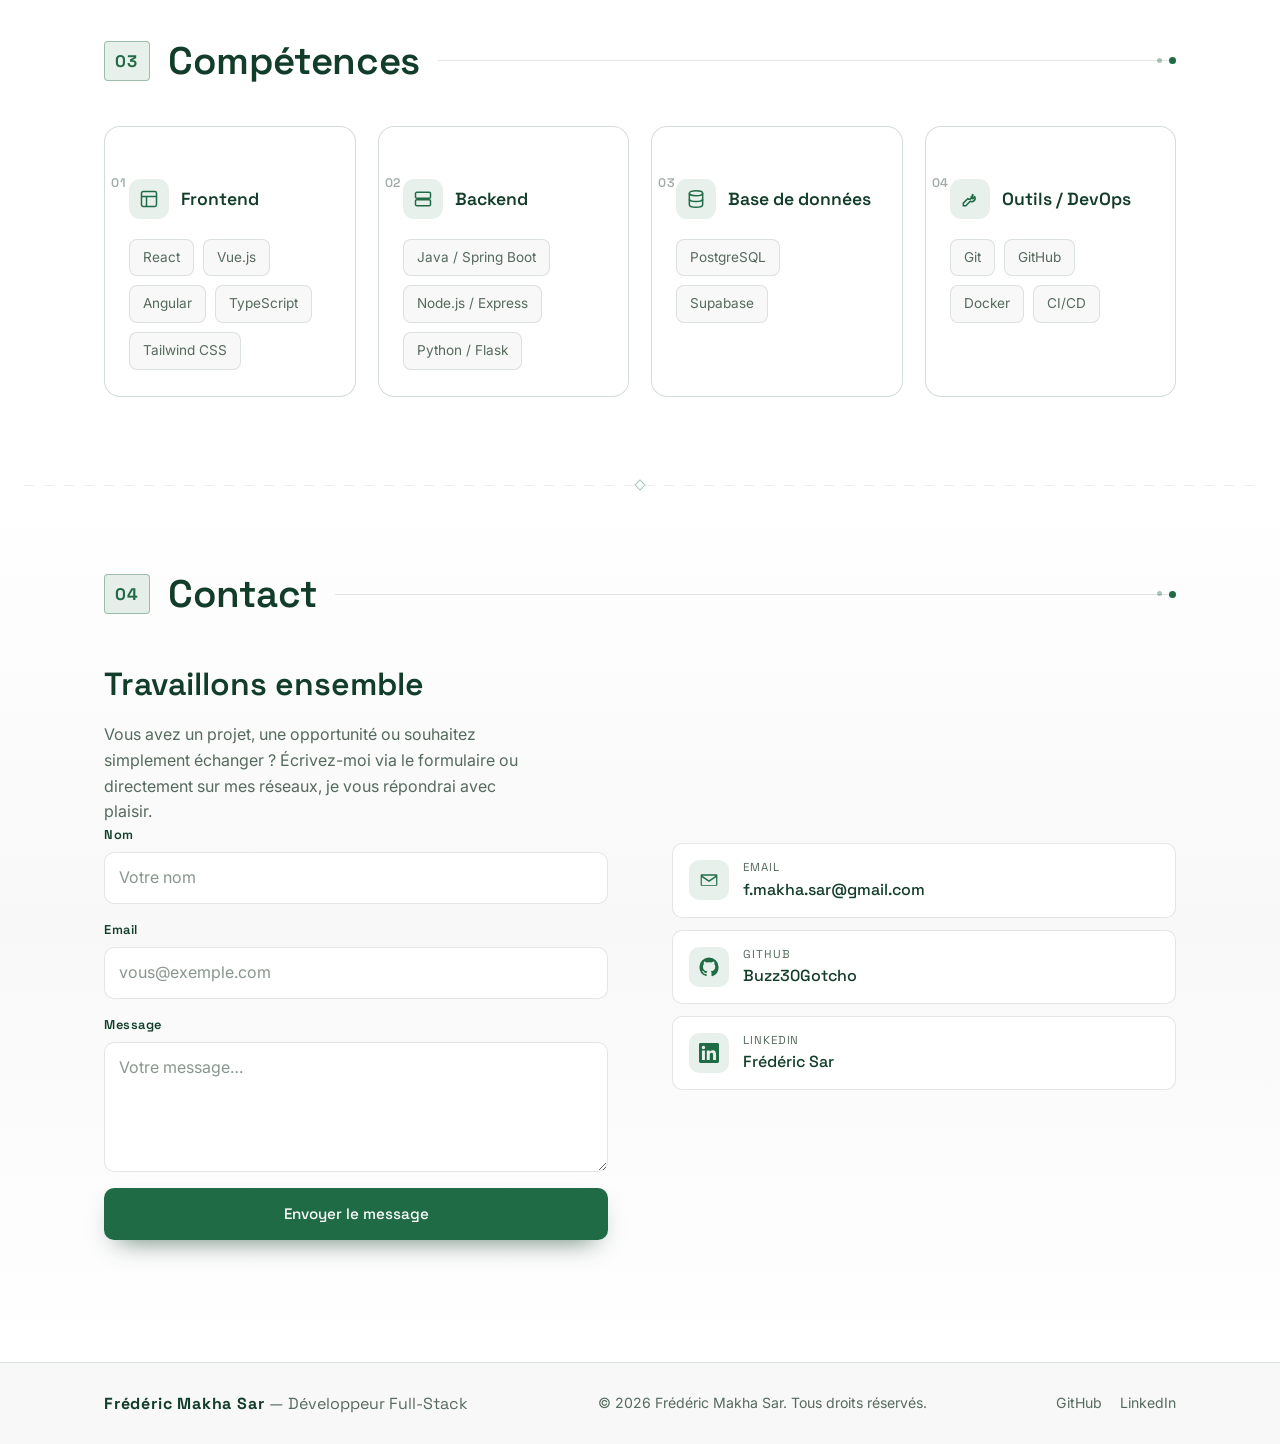
==== commit 279b1738: "Ajout section A propos (carte terminal), dark mode et formulaire de contact Formspree" ====
--- a/docs/index.html
+++ b/docs/index.html
@@ -8,6 +8,18 @@
   <meta name="description" content="Portfolio de Frédéric Makha Sar, développeur Full-Stack. J'aime concevoir des sites et des applications web modernes, performantes et bien pensées." />
   <meta name="author" content="Frédéric Makha Sar" />
   <meta name="theme-color" content="#FFFFFF" />
+
+  <!-- Thème appliqué avant le rendu pour éviter le flash (clair / sombre) -->
+  <script>
+    (function () {
+      try {
+        var saved = localStorage.getItem("theme");
+        var prefersDark = window.matchMedia("(prefers-color-scheme: dark)").matches;
+        var theme = saved || (prefersDark ? "dark" : "light");
+        document.documentElement.setAttribute("data-theme", theme);
+      } catch (e) {}
+    })();
+  </script>
 
   <!-- Open Graph -->
   <meta property="og:type" content="website" />
@@ -65,11 +77,17 @@
       <nav class="nav__menu" id="nav-menu" aria-label="Navigation principale">
         <ul class="nav__list">
           <li><a href="#home" class="nav__link">Accueil</a></li>
+          <li><a href="#about" class="nav__link">À propos</a></li>
           <li><a href="#projects" class="nav__link">Projets</a></li>
           <li><a href="#skills" class="nav__link">Compétences</a></li>
           <li><a href="#contact" class="nav__link">Contact</a></li>
         </ul>
       </nav>
+
+      <button class="theme-toggle" id="theme-toggle" type="button" aria-label="Basculer le thème sombre">
+        <svg class="icon-moon" viewBox="0 0 24 24" aria-hidden="true"><path d="M21 12.8A9 9 0 1 1 11.2 3a7 7 0 0 0 9.8 9.8z"/></svg>
+        <svg class="icon-sun" viewBox="0 0 24 24" aria-hidden="true"><circle cx="12" cy="12" r="4.5"/><path d="M12 2v2.5M12 19.5V22M2 12h2.5M19.5 12H22M4.9 4.9l1.8 1.8M17.3 17.3l1.8 1.8M19.1 4.9l-1.8 1.8M6.7 17.3l-1.8 1.8"/></svg>
+      </button>
 
       <button class="nav__toggle" id="nav-toggle" aria-label="Ouvrir le menu" aria-expanded="false" aria-controls="nav-menu">
         <span></span><span></span><span></span>
@@ -187,45 +205,107 @@
       </div>
     </div>
 
-    <!-- ===== Projets ===== -->
-    <section class="section" id="projects">
+    <!-- ===== À propos ===== -->
+    <section class="section" id="about">
       <div class="container">
         <header class="section__head reveal">
           <span class="section__index">01</span>
           <div class="section__heading">
-            <h2 class="section__title">Projets</h2>
+            <h2 class="section__title">À propos</h2>
           </div>
           <span class="section__rule" aria-hidden="true"></span>
         </header>
 
-        <div class="projects" id="projects-grid">
-          <!-- Cartes de projets injectées depuis js/script.js -->
-        </div>
-      </div>
-    </section>
-
-    <!-- ===== Compétences ===== -->
-    <section class="section section--alt" id="skills">
+        <div class="about">
+          <div class="about__terminal reveal" role="img" aria-label="Carte de présentation : Frédéric Makha Sar, développeur Full-Stack en Master 2, stack Java, React, Spring Boot et Docker, centré sur l'IA et le web, disponible en alternance dès janvier 2027.">
+            <div class="term__bar" aria-hidden="true">
+              <span class="term__dot"></span>
+              <span class="term__dot"></span>
+              <span class="term__dot"></span>
+              <span class="term__file">frederic.js</span>
+            </div>
+<pre class="term__body" aria-hidden="true"><code><span class="tok-kw">const</span> dev = {
+  <span class="tok-key">nom</span>: <span class="tok-str">"Frédéric M. Sar"</span>,
+  <span class="tok-key">role</span>: <span class="tok-str">"Full-Stack"</span>,
+  <span class="tok-key">formation</span>: <span class="tok-str">"Master 2"</span>,
+  <span class="tok-key">stack</span>: [<span class="tok-str">"Java"</span>, <span class="tok-str">"React"</span>],
+  <span class="tok-key">outils</span>: [<span class="tok-str">"Spring"</span>, <span class="tok-str">"Docker"</span>],
+  <span class="tok-key">focus</span>: <span class="tok-str">"IA &amp; web"</span>,
+  <span class="tok-key">alternance</span>: <span class="tok-str">"janv. 2027"</span>,
+  <span class="tok-key">dispo</span>: <span class="tok-bool">true</span>,
+};<span class="term__cursor"></span></code></pre>
+          </div>
+
+          <div class="about__body reveal">
+            <p class="about__lead">
+              Étudiant en <strong>Master 2 développement Full-Stack</strong>,
+              je conçois des applications web et mobiles de bout en bout.
+            </p>
+            <p>
+              De l'interface à l'API jusqu'à la base de données, j'aime
+              comprendre toute la chaîne et transformer une idée en une solution
+              qui fonctionne vraiment. J'ai construit plusieurs projets complets :
+              une application de gestion de budget en Spring Boot &amp; Angular,
+              une plateforme e-commerce en React/Node, et une architecture
+              microservices pour la réservation de billets de cinéma.
+            </p>
+            <p>
+              Je suis curieux des usages de l'intelligence artificielle pour
+              concevoir des applications plus utiles, j'aime participer à des
+              hackathons et faire de la veille technologique. Je recherche une
+              <strong>alternance à partir de janvier 2027</strong> pour mettre
+              tout ça au service d'une vraie équipe.
+            </p>
+
+            <ul class="about__meta">
+              <li><span>Formation</span>Master 2 Full-Stack</li>
+              <li><span>Disponibilité</span>Alternance · janvier 2027</li>
+              <li><span>Basé à</span>France</li>
+            </ul>
+          </div>
+        </div>
+      </div>
+    </section>
+
+    <!-- ===== Projets ===== -->
+    <section class="section section--alt" id="projects">
       <div class="container">
         <header class="section__head reveal">
           <span class="section__index">02</span>
           <div class="section__heading">
-            <h2 class="section__title">Compétences</h2>
+            <h2 class="section__title">Projets</h2>
           </div>
           <span class="section__rule" aria-hidden="true"></span>
         </header>
 
-        <div class="skills" id="skills-grid">
-          <!-- Catégories injectées depuis js/script.js -->
-        </div>
-      </div>
-    </section>
-
-    <!-- ===== Contact ===== -->
-    <section class="section" id="contact">
+        <div class="projects" id="projects-grid">
+          <!-- Cartes de projets injectées depuis js/script.js -->
+        </div>
+      </div>
+    </section>
+
+    <!-- ===== Compétences ===== -->
+    <section class="section" id="skills">
       <div class="container">
         <header class="section__head reveal">
           <span class="section__index">03</span>
+          <div class="section__heading">
+            <h2 class="section__title">Compétences</h2>
+          </div>
+          <span class="section__rule" aria-hidden="true"></span>
+        </header>
+
+        <div class="skills" id="skills-grid">
+          <!-- Catégories injectées depuis js/script.js -->
+        </div>
+      </div>
+    </section>
+
+    <!-- ===== Contact ===== -->
+    <section class="section section--alt" id="contact">
+      <div class="container">
+        <header class="section__head reveal">
+          <span class="section__index">04</span>
           <div class="section__heading">
             <h2 class="section__title">Contact</h2>
           </div>
@@ -237,9 +317,37 @@
             <h3 class="contact__lead">Travaillons ensemble</h3>
             <p>
               Vous avez un projet, une opportunité ou souhaitez simplement
-              échanger ? N'hésitez pas à me contacter, je vous répondrai
-              avec plaisir.
+              échanger ? Écrivez-moi via le formulaire ou directement sur
+              mes réseaux, je vous répondrai avec plaisir.
             </p>
+
+            <!-- Formulaire connecté à Formspree -->
+            <form
+              class="contact__form"
+              id="contact-form"
+              action="https://formspree.io/f/mbggznrj"
+              method="POST"
+            >
+              <div class="field">
+                <label for="cf-name">Nom</label>
+                <input type="text" id="cf-name" name="name" autocomplete="name" placeholder="Votre nom" required />
+              </div>
+              <div class="field">
+                <label for="cf-email">Email</label>
+                <input type="email" id="cf-email" name="email" autocomplete="email" placeholder="vous@exemple.com" required />
+              </div>
+              <div class="field">
+                <label for="cf-message">Message</label>
+                <textarea id="cf-message" name="message" placeholder="Votre message…" required></textarea>
+              </div>
+              <!-- Piège à robots : laissé vide par les humains -->
+              <div class="field field--hp" aria-hidden="true">
+                <label for="cf-company">Ne pas remplir</label>
+                <input type="text" id="cf-company" name="_gotcha" tabindex="-1" autocomplete="off" />
+              </div>
+              <button type="submit" class="btn btn--primary btn--block">Envoyer le message</button>
+              <p class="contact__status" id="contact-status" role="status" aria-live="polite"></p>
+            </form>
           </div>
 
           <ul class="contact__links reveal">
--- a/docs/css/style.css
+++ b/docs/css/style.css
@@ -20,6 +20,13 @@
   --accent-soft:   rgba(31, 107, 69, 0.10);
   --shadow:        0 22px 48px -30px rgba(18, 61, 42, 0.45);
   --shadow-soft:   0 10px 30px -22px rgba(18, 61, 42, 0.35);
+
+  /* Surfaces sémantiques (pilotent le thème clair / sombre) */
+  --card:          #FFFFFF;     /* fond des panels / cartes */
+  --nav-bg:        rgba(255, 255, 255, 0.82);
+  --menu-bg:       rgba(255, 255, 255, 0.97);
+  --chip-bg:       rgba(255, 255, 255, 0.82);
+  --tok-str:       #9A6A12;     /* chaînes de caractères (carte code) */
 
   /* Type */
   --font-display: "Space Grotesk", system-ui, sans-serif;
@@ -254,7 +261,7 @@
 .btn--ghost {
   border-color: var(--border-strong);
   color: var(--primary);
-  background: #fff;
+  background: var(--card);
 }
 .btn--ghost:hover {
   background: var(--accent-soft);
@@ -274,7 +281,7 @@
   border-bottom: 1px solid transparent;
 }
 .nav.is-scrolled {
-  background: rgba(255, 255, 255, 0.82);
+  background: var(--nav-bg);
   backdrop-filter: blur(14px);
   -webkit-backdrop-filter: blur(14px);
   border-bottom-color: var(--border);
@@ -437,7 +444,7 @@
 /* Passions panel shown beside the intro (manga "character sheet") */
 .hero__side {
   position: relative;
-  background: #fff;
+  background: var(--card);
   border: 1.5px solid var(--ink);
   border-radius: var(--radius);
   padding: clamp(22px, 2.4vw, 30px);
@@ -522,7 +529,7 @@
 .stack__node:hover {
   transform: translateX(4px);
   border-color: var(--accent);
-  background: #fff;
+  background: var(--card);
   box-shadow: var(--shadow-soft);
 }
 .stack__icon {
@@ -622,7 +629,7 @@
   padding: 8px 16px;
   border: 1px solid var(--border-strong);
   border-radius: 16px;
-  background: #fff;
+  background: var(--card);
   margin-bottom: 30px;
 }
 /* Manga speech-bubble tail */
@@ -633,7 +640,7 @@
   bottom: -7px;
   width: 13px;
   height: 13px;
-  background: #fff;
+  background: var(--card);
   border-right: 1px solid var(--border-strong);
   border-bottom: 1px solid var(--border-strong);
   transform: rotate(45deg);
@@ -740,7 +747,7 @@
   height: 44px;
   border-radius: 12px;
   border: 1px solid var(--border);
-  background: #fff;
+  background: var(--card);
   color: var(--text-soft);
   transition: color .25s var(--ease), border-color .25s var(--ease),
               transform .25s var(--ease), background .25s var(--ease);
@@ -762,7 +769,7 @@
   gap: 22px;
 }
 .skill-cat {
-  background: #fff;
+  background: var(--card);
   border: 1.5px solid var(--ink);
   border-radius: var(--radius);
   padding: 26px 24px;
@@ -820,7 +827,7 @@
 .project {
   display: flex;
   flex-direction: column;
-  background: #fff;
+  background: var(--card);
   border: 1.5px solid var(--ink);
   border-radius: var(--radius);
   overflow: hidden;
@@ -862,7 +869,7 @@
   letter-spacing: 0.08em;
   color: var(--primary);
   padding: 3px 8px;
-  background: rgba(255, 255, 255, 0.82);
+  background: var(--chip-bg);
   border: 1px solid var(--border-strong);
   border-radius: 4px;
   backdrop-filter: blur(4px);
@@ -1013,7 +1020,7 @@
   padding: 14px 16px;
   border: 1px solid var(--border);
   border-radius: var(--radius-sm);
-  background: #fff;
+  background: var(--card);
   transition: border-color .25s var(--ease), transform .25s var(--ease), background .25s var(--ease), box-shadow .25s var(--ease);
 }
 .contact__link:hover { border-color: var(--accent); transform: translateX(4px); background: var(--surface); box-shadow: var(--shadow-soft); }
@@ -1266,7 +1273,7 @@
   .nav__menu {
     position: fixed;
     inset: 68px 0 auto 0;
-    background: rgba(255, 255, 255, 0.97);
+    background: var(--menu-bg);
     backdrop-filter: blur(16px);
     -webkit-backdrop-filter: blur(16px);
     border-bottom: 1px solid var(--border);
@@ -1344,6 +1351,224 @@
 @keyframes ai-pulse {
   0%, 100% { opacity: 0.35; transform: scale(0.8); }
   50%      { opacity: 0.9;  transform: scale(1.25); }
+}
+
+/* ============================================================
+   Bouton de bascule de thème (clair / sombre)
+   ============================================================ */
+.theme-toggle {
+  display: grid;
+  place-items: center;
+  width: 42px;
+  height: 42px;
+  margin-left: 6px;
+  border-radius: 10px;
+  border: 1px solid var(--border);
+  background: var(--card);
+  color: var(--primary);
+  flex-shrink: 0;
+  transition: color .25s var(--ease), border-color .25s var(--ease),
+              background .25s var(--ease), transform .25s var(--ease);
+}
+.theme-toggle:hover {
+  color: var(--accent);
+  border-color: var(--accent);
+  background: var(--accent-soft);
+  transform: translateY(-2px);
+}
+.theme-toggle svg { width: 20px; height: 20px; fill: none; stroke: currentColor; stroke-width: 1.8; stroke-linecap: round; stroke-linejoin: round; }
+/* On montre la lune en clair, le soleil en sombre */
+.theme-toggle .icon-sun { display: none; }
+[data-theme="dark"] .theme-toggle .icon-sun  { display: block; }
+[data-theme="dark"] .theme-toggle .icon-moon { display: none; }
+
+/* ============================================================
+   À propos
+   ============================================================ */
+.about {
+  display: grid;
+  grid-template-columns: 380px 1fr;
+  gap: clamp(2rem, 5vw, 3.5rem);
+  align-items: center;
+}
+
+/* Carte "terminal / code" façon éditeur — remplace la photo */
+.about__terminal {
+  border: 1.5px solid var(--ink);
+  border-radius: var(--radius);
+  background: var(--card);
+  overflow: hidden;
+  box-shadow: var(--shadow);
+  font-family: ui-monospace, "JetBrains Mono", "SF Mono", Menlo, Consolas, monospace;
+}
+.term__bar {
+  display: flex;
+  align-items: center;
+  gap: 7px;
+  padding: 11px 14px;
+  background: var(--surface);
+  border-bottom: 1px solid var(--border);
+}
+.term__dot { width: 11px; height: 11px; border-radius: 50%; }
+.term__dot:nth-child(1) { background: #e06c56; }
+.term__dot:nth-child(2) { background: #e0b84f; }
+.term__dot:nth-child(3) { background: var(--accent); }
+.term__file {
+  margin-left: 8px;
+  font-size: 0.74rem;
+  color: var(--text-soft);
+  letter-spacing: 0.02em;
+}
+.term__body {
+  margin: 0;
+  padding: 18px 18px 20px;
+  font-size: 0.82rem;
+  line-height: 1.7;
+  color: var(--text-soft);
+  overflow-x: auto;
+}
+.term__body .tok-kw   { color: var(--accent); }
+.term__body .tok-key  { color: var(--primary); }
+.term__body .tok-str  { color: var(--tok-str); }
+.term__body .tok-bool { color: var(--accent-ink); font-style: italic; }
+.term__cursor {
+  display: inline-block;
+  width: 7px;
+  height: 1em;
+  margin-left: 2px;
+  vertical-align: -2px;
+  background: var(--accent);
+  animation: term-blink 1.1s steps(1) infinite;
+}
+@keyframes term-blink { 50% { opacity: 0; } }
+.about__body > p { color: var(--text-soft); margin-bottom: 14px; max-width: 58ch; }
+.about__body > p:last-of-type { margin-bottom: 0; }
+.about__lead {
+  font-family: var(--font-display);
+  font-size: clamp(1.3rem, 3vw, 1.9rem);
+  font-weight: 600;
+  line-height: 1.15;
+  color: var(--primary);
+  margin-bottom: 16px !important;
+}
+.about__lead strong { color: var(--accent); font-weight: 600; }
+.about__meta {
+  display: flex;
+  flex-wrap: wrap;
+  gap: 12px 28px;
+  margin-top: 22px;
+  padding-top: 20px;
+  border-top: 1px solid var(--border);
+}
+.about__meta li {
+  display: flex;
+  flex-direction: column;
+  gap: 3px;
+  font-family: var(--font-display);
+  font-weight: 600;
+  font-size: 0.95rem;
+  color: var(--primary);
+}
+.about__meta span {
+  font-family: var(--font-body);
+  font-weight: 400;
+  font-size: 0.72rem;
+  color: var(--text-soft);
+  text-transform: uppercase;
+  letter-spacing: 0.08em;
+}
+
+/* ============================================================
+   Formulaire de contact
+   ============================================================ */
+.contact__form { display: grid; gap: 16px; }
+.field { display: grid; gap: 7px; }
+.field label {
+  font-family: var(--font-display);
+  font-size: 0.8rem;
+  font-weight: 600;
+  letter-spacing: 0.04em;
+  color: var(--primary);
+}
+.field input,
+.field textarea {
+  font: inherit;
+  width: 100%;
+  padding: 12px 14px;
+  color: var(--text);
+  background: var(--card);
+  border: 1px solid var(--border);
+  border-radius: var(--radius-sm);
+  transition: border-color .25s var(--ease), box-shadow .25s var(--ease), background .25s var(--ease);
+}
+.field textarea { resize: vertical; min-height: 130px; }
+.field input::placeholder,
+.field textarea::placeholder { color: var(--text-soft); opacity: 0.7; }
+.field input:focus,
+.field textarea:focus {
+  outline: none;
+  border-color: var(--accent);
+  box-shadow: 0 0 0 3px var(--accent-soft);
+}
+/* Honeypot anti-spam — caché visuellement et aux lecteurs d'écran */
+.field--hp { position: absolute; left: -9999px; width: 1px; height: 1px; overflow: hidden; }
+.contact__status {
+  font-size: 0.9rem;
+  font-weight: 500;
+  min-height: 1.2em;
+}
+.contact__status.is-ok  { color: var(--accent); }
+.contact__status.is-err { color: #c0392b; }
+
+/* ============================================================
+   Thème sombre
+   ============================================================ */
+[data-theme="dark"] {
+  --bg:            #0E1512;
+  --surface:       #131E18;
+  --surface-2:     #17261E;
+  --primary:       #EAF3EC;   /* titres / texte fort → clair */
+  --accent:        #4FB07A;   /* vert plus lumineux pour le contraste */
+  --accent-ink:    #8FD9AF;
+  --text:          #D6E0DA;
+  --text-soft:     #93A79B;
+
+  --border:        rgba(255, 255, 255, 0.10);
+  --border-strong: rgba(79, 176, 122, 0.45);
+  --accent-soft:   rgba(79, 176, 122, 0.14);
+  --shadow:        0 24px 50px -30px rgba(0, 0, 0, 0.75);
+  --shadow-soft:   0 12px 30px -22px rgba(0, 0, 0, 0.6);
+
+  --ink:           rgba(255, 255, 255, 0.14);
+  --ink-strong:    rgba(143, 217, 175, 0.45);
+  --halftone:      rgba(79, 176, 122, 0.4);
+
+  --card:          #15221B;
+  --nav-bg:        rgba(14, 21, 18, 0.82);
+  --menu-bg:       rgba(14, 21, 18, 0.97);
+  --chip-bg:       rgba(21, 34, 27, 0.85);
+  --tok-str:       #D8A657;
+
+  color-scheme: dark;
+}
+/* La texture "papier" en multiply noircit tout en sombre → on l'atténue */
+[data-theme="dark"] .grain { mix-blend-mode: screen; opacity: 0.03; }
+/* Points verts du fond à peine visibles sur fond sombre : on les éclaircit */
+[data-theme="dark"] body {
+  background-image: radial-gradient(rgba(143, 217, 175, 0.05) 0.5px, transparent 0.6px);
+}
+/* --primary devient clair : on garde du vert foncé pour les 3 aplats qui l'utilisaient */
+[data-theme="dark"] .marquee { background: #0B1713; border-block-color: #0B1713; }
+[data-theme="dark"] .btn--primary { color: #07110C; }
+[data-theme="dark"] .btn--primary:hover { background: var(--accent-ink); color: #07110C; }
+[data-theme="dark"] .project__link--primary { color: #07110C; }
+[data-theme="dark"] .project__link--primary:hover { background: var(--accent-ink); border-color: var(--accent-ink); color: #07110C; }
+
+/* ============================================================
+   À propos / contact — responsive
+   ============================================================ */
+@media (max-width: 760px) {
+  .about { grid-template-columns: 1fr; }
 }
 
 /* ============================================================
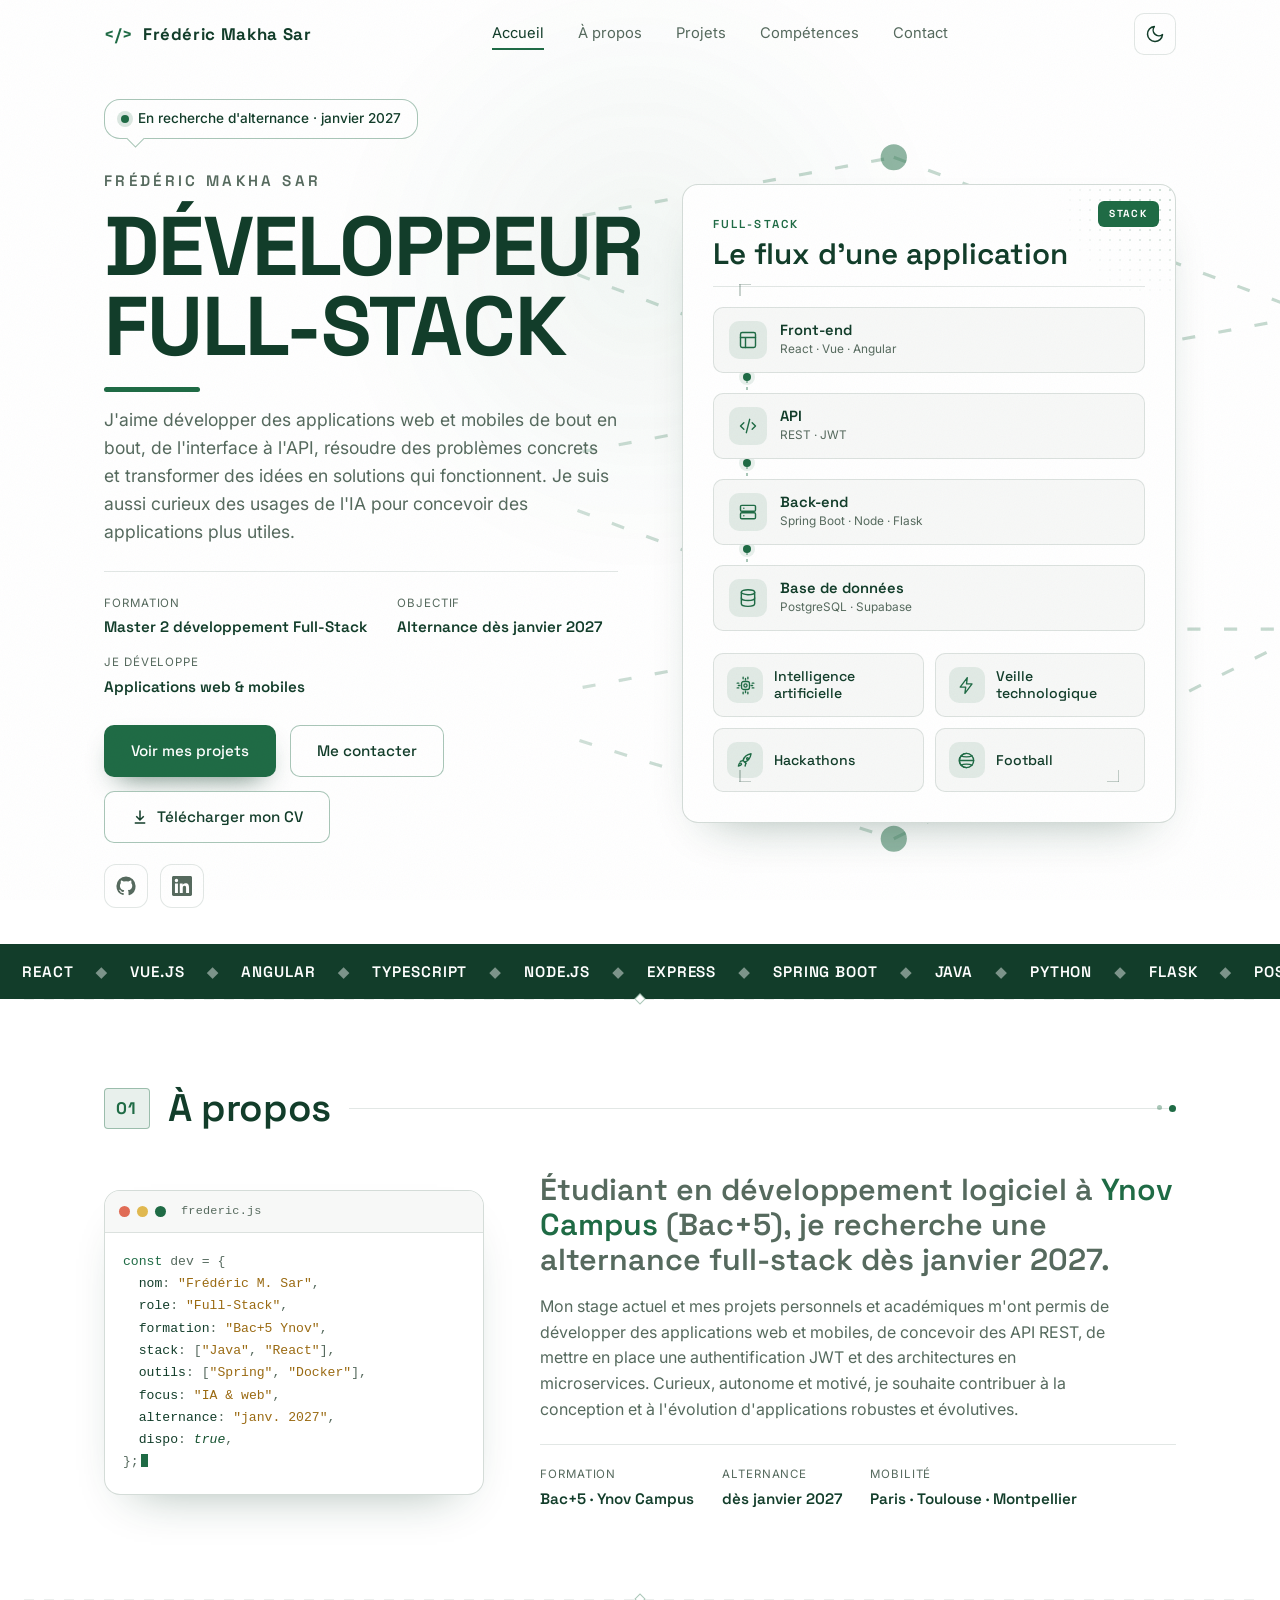
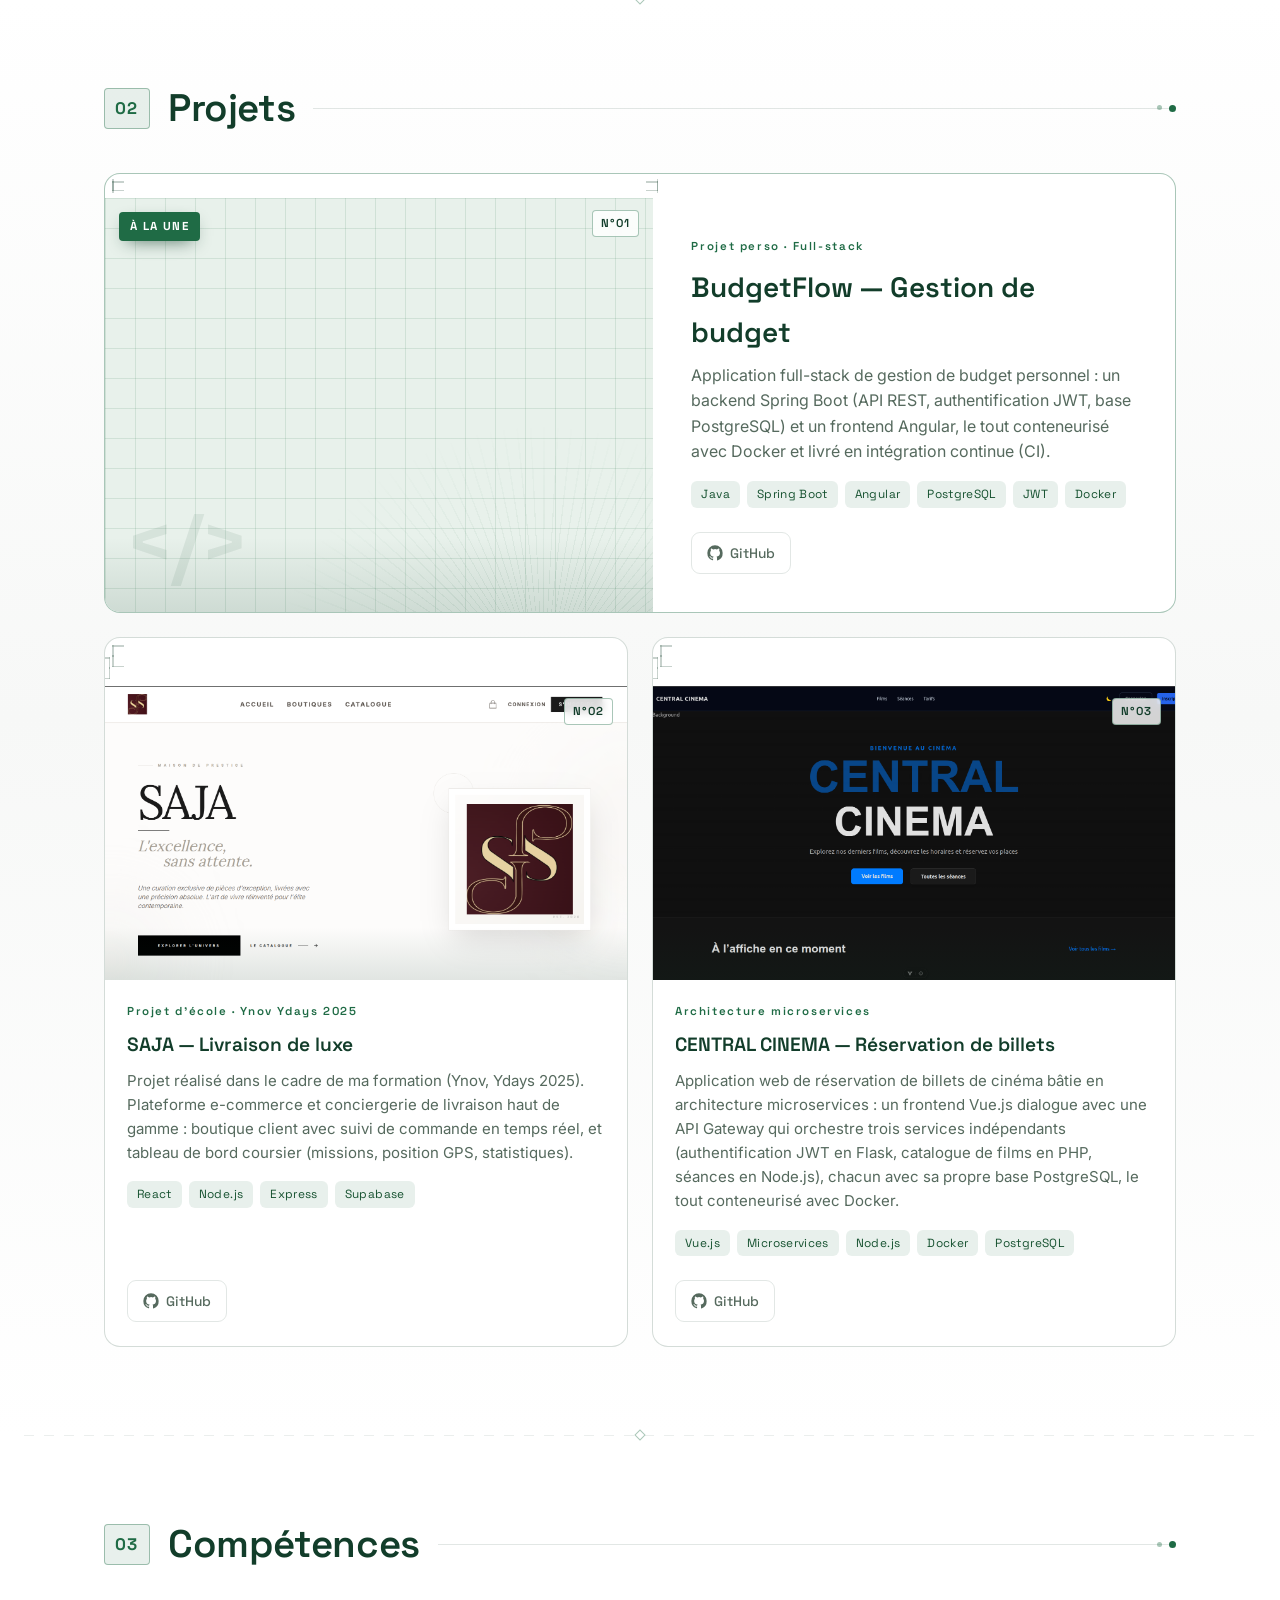
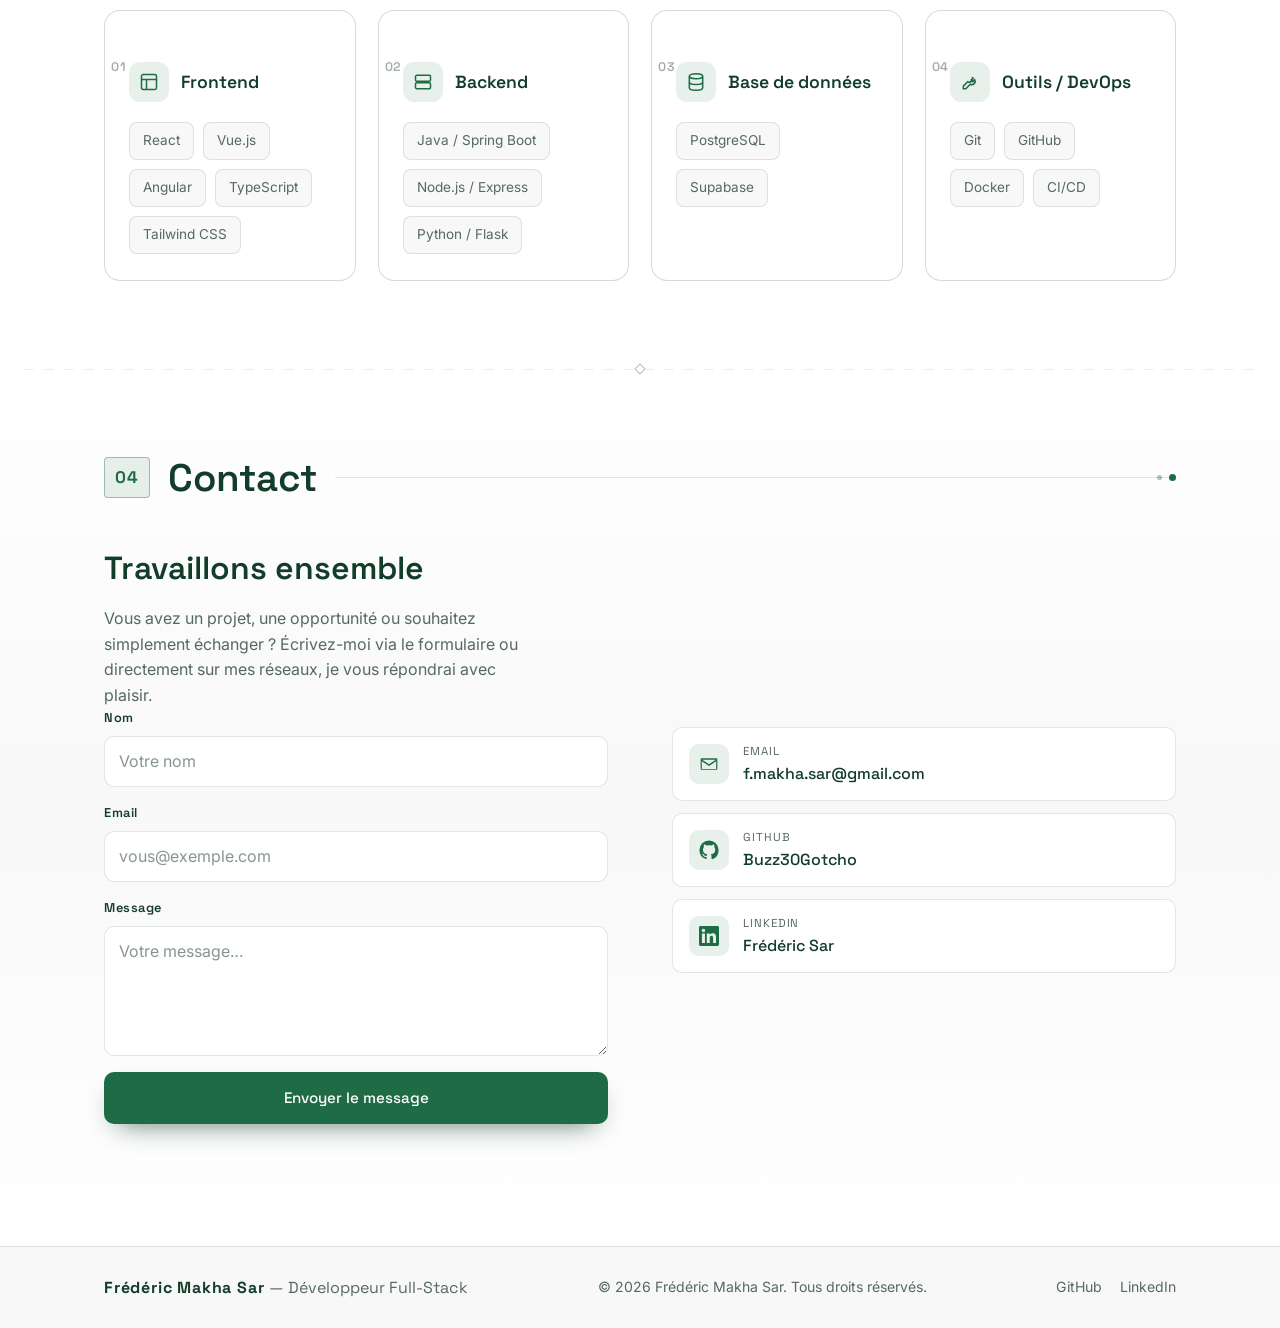
==== commit 5aa63c38: "A propos : profil simplifie (Ynov Bac+5) et mobilite Paris, Toulouse, Montpellier" ====
--- a/docs/index.html
+++ b/docs/index.html
@@ -217,7 +217,7 @@
         </header>
 
         <div class="about">
-          <div class="about__terminal reveal" role="img" aria-label="Carte de présentation : Frédéric Makha Sar, développeur Full-Stack en Master 2, stack Java, React, Spring Boot et Docker, centré sur l'IA et le web, disponible en alternance dès janvier 2027.">
+          <div class="about__terminal reveal" role="img" aria-label="Carte de présentation : Frédéric Makha Sar, développeur Full-Stack, formation Bac+5 à Ynov Campus, stack Java, React, Spring Boot et Docker, en recherche d'alternance dès janvier 2027 sur Paris, Toulouse ou Montpellier.">
             <div class="term__bar" aria-hidden="true">
               <span class="term__dot"></span>
               <span class="term__dot"></span>
@@ -227,7 +227,7 @@
 <pre class="term__body" aria-hidden="true"><code><span class="tok-kw">const</span> dev = {
   <span class="tok-key">nom</span>: <span class="tok-str">"Frédéric M. Sar"</span>,
   <span class="tok-key">role</span>: <span class="tok-str">"Full-Stack"</span>,
-  <span class="tok-key">formation</span>: <span class="tok-str">"Master 2"</span>,
+  <span class="tok-key">formation</span>: <span class="tok-str">"Bac+5 Ynov"</span>,
   <span class="tok-key">stack</span>: [<span class="tok-str">"Java"</span>, <span class="tok-str">"React"</span>],
   <span class="tok-key">outils</span>: [<span class="tok-str">"Spring"</span>, <span class="tok-str">"Docker"</span>],
   <span class="tok-key">focus</span>: <span class="tok-str">"IA &amp; web"</span>,
@@ -238,29 +238,22 @@
 
           <div class="about__body reveal">
             <p class="about__lead">
-              Étudiant en <strong>Master 2 développement Full-Stack</strong>,
-              je conçois des applications web et mobiles de bout en bout.
+              Étudiant en développement logiciel à <strong>Ynov Campus</strong>
+              (Bac+5), je recherche une alternance full-stack dès janvier 2027.
             </p>
             <p>
-              De l'interface à l'API jusqu'à la base de données, j'aime
-              comprendre toute la chaîne et transformer une idée en une solution
-              qui fonctionne vraiment. J'ai construit plusieurs projets complets :
-              une application de gestion de budget en Spring Boot &amp; Angular,
-              une plateforme e-commerce en React/Node, et une architecture
-              microservices pour la réservation de billets de cinéma.
+              Mon stage actuel et mes projets personnels et académiques m'ont
+              permis de développer des applications web et mobiles, de concevoir
+              des API REST, de mettre en place une authentification JWT et des
+              architectures en microservices. Curieux, autonome et motivé, je
+              souhaite contribuer à la conception et à l'évolution d'applications
+              robustes et évolutives.
             </p>
-            <p>
-              Je suis curieux des usages de l'intelligence artificielle pour
-              concevoir des applications plus utiles, j'aime participer à des
-              hackathons et faire de la veille technologique. Je recherche une
-              <strong>alternance à partir de janvier 2027</strong> pour mettre
-              tout ça au service d'une vraie équipe.
-            </p>
 
             <ul class="about__meta">
-              <li><span>Formation</span>Master 2 Full-Stack</li>
-              <li><span>Disponibilité</span>Alternance · janvier 2027</li>
-              <li><span>Basé à</span>France</li>
+              <li><span>Formation</span>Bac+5 · Ynov Campus</li>
+              <li><span>Alternance</span>dès janvier 2027</li>
+              <li><span>Mobilité</span>Paris · Toulouse · Montpellier</li>
             </ul>
           </div>
         </div>
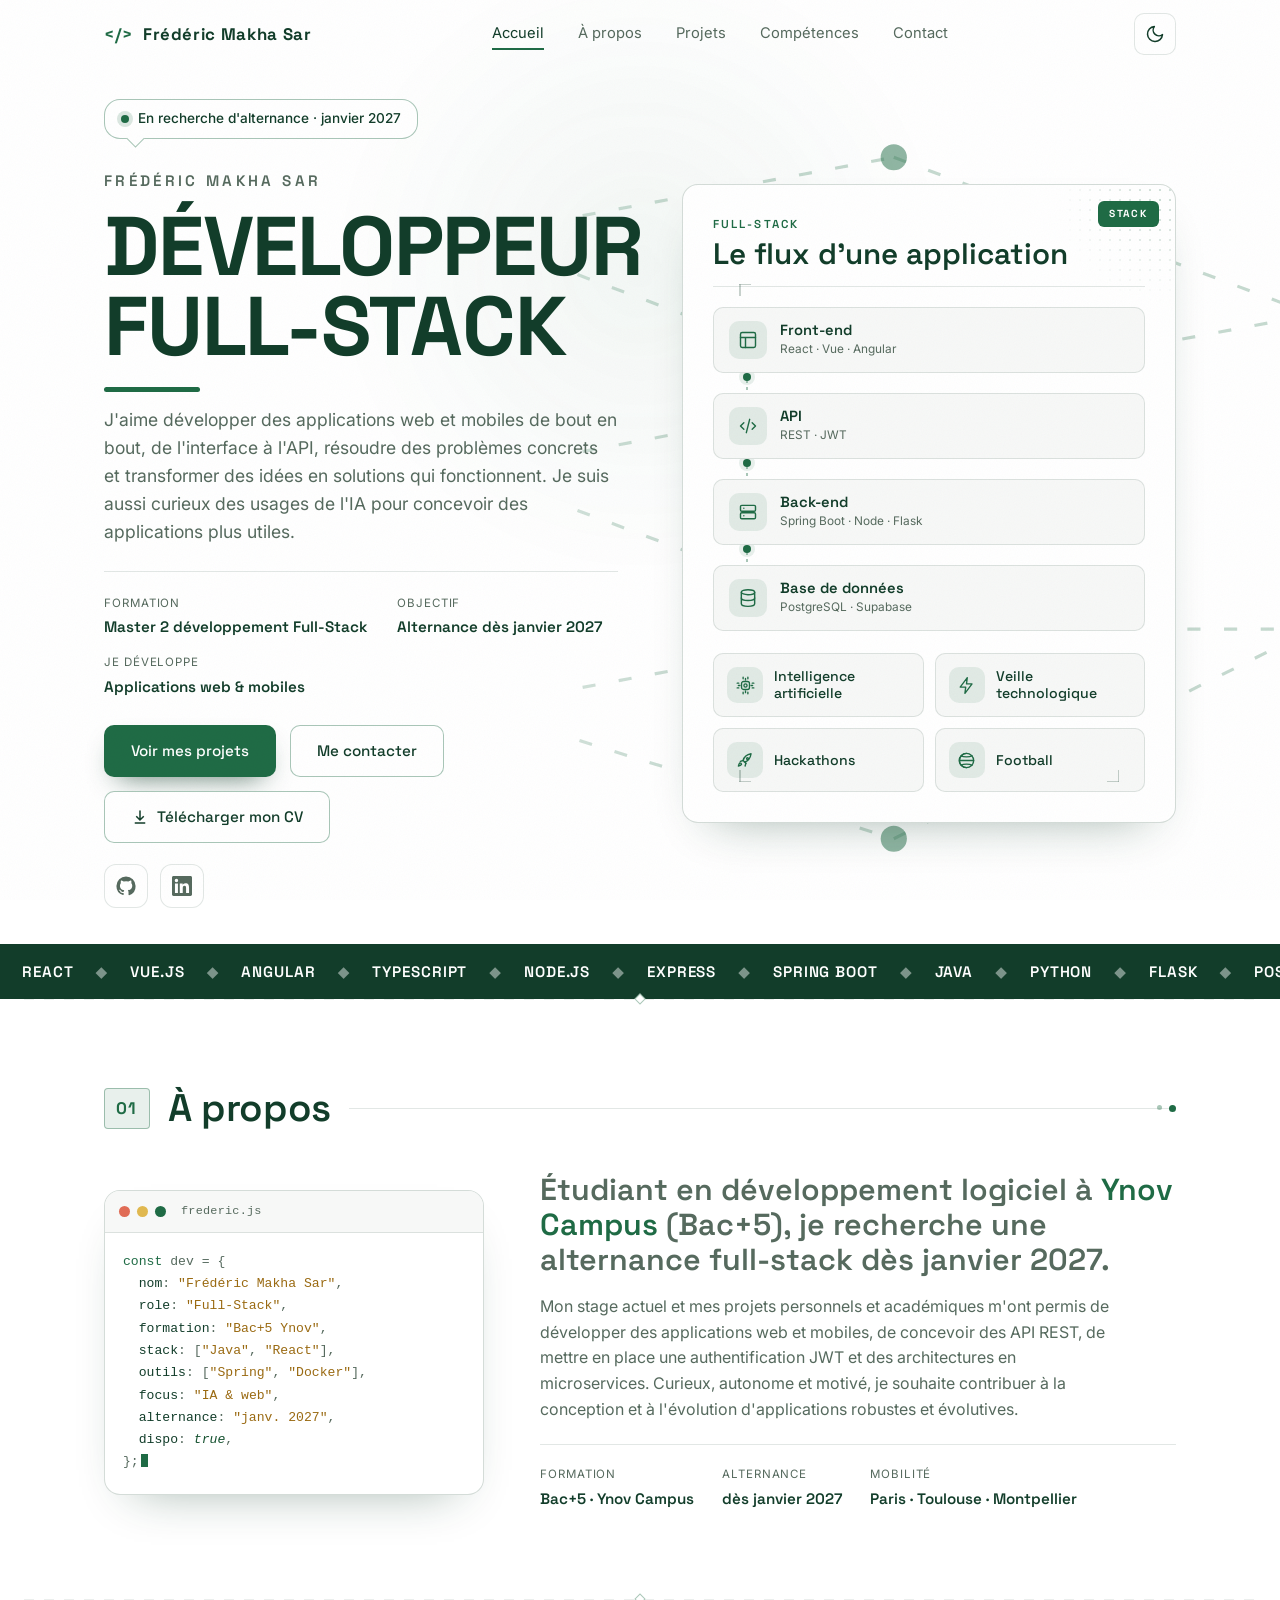
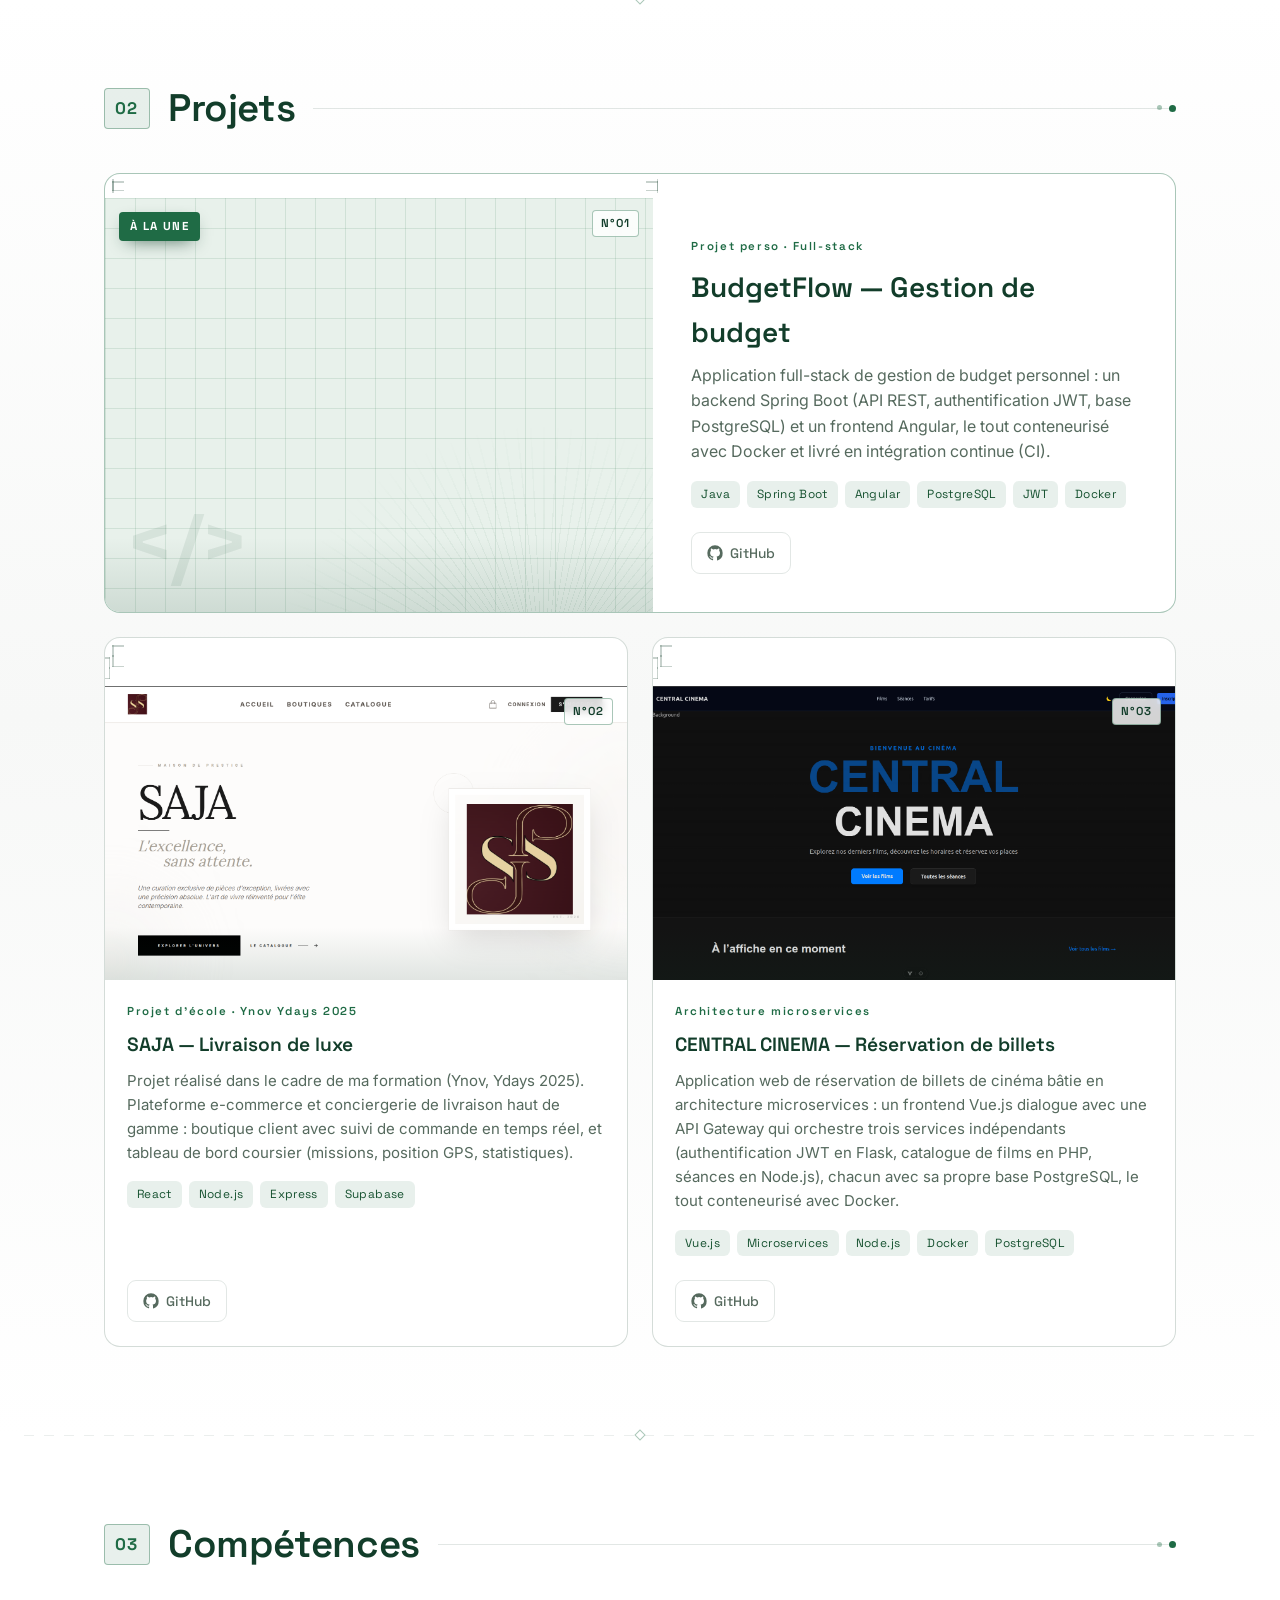
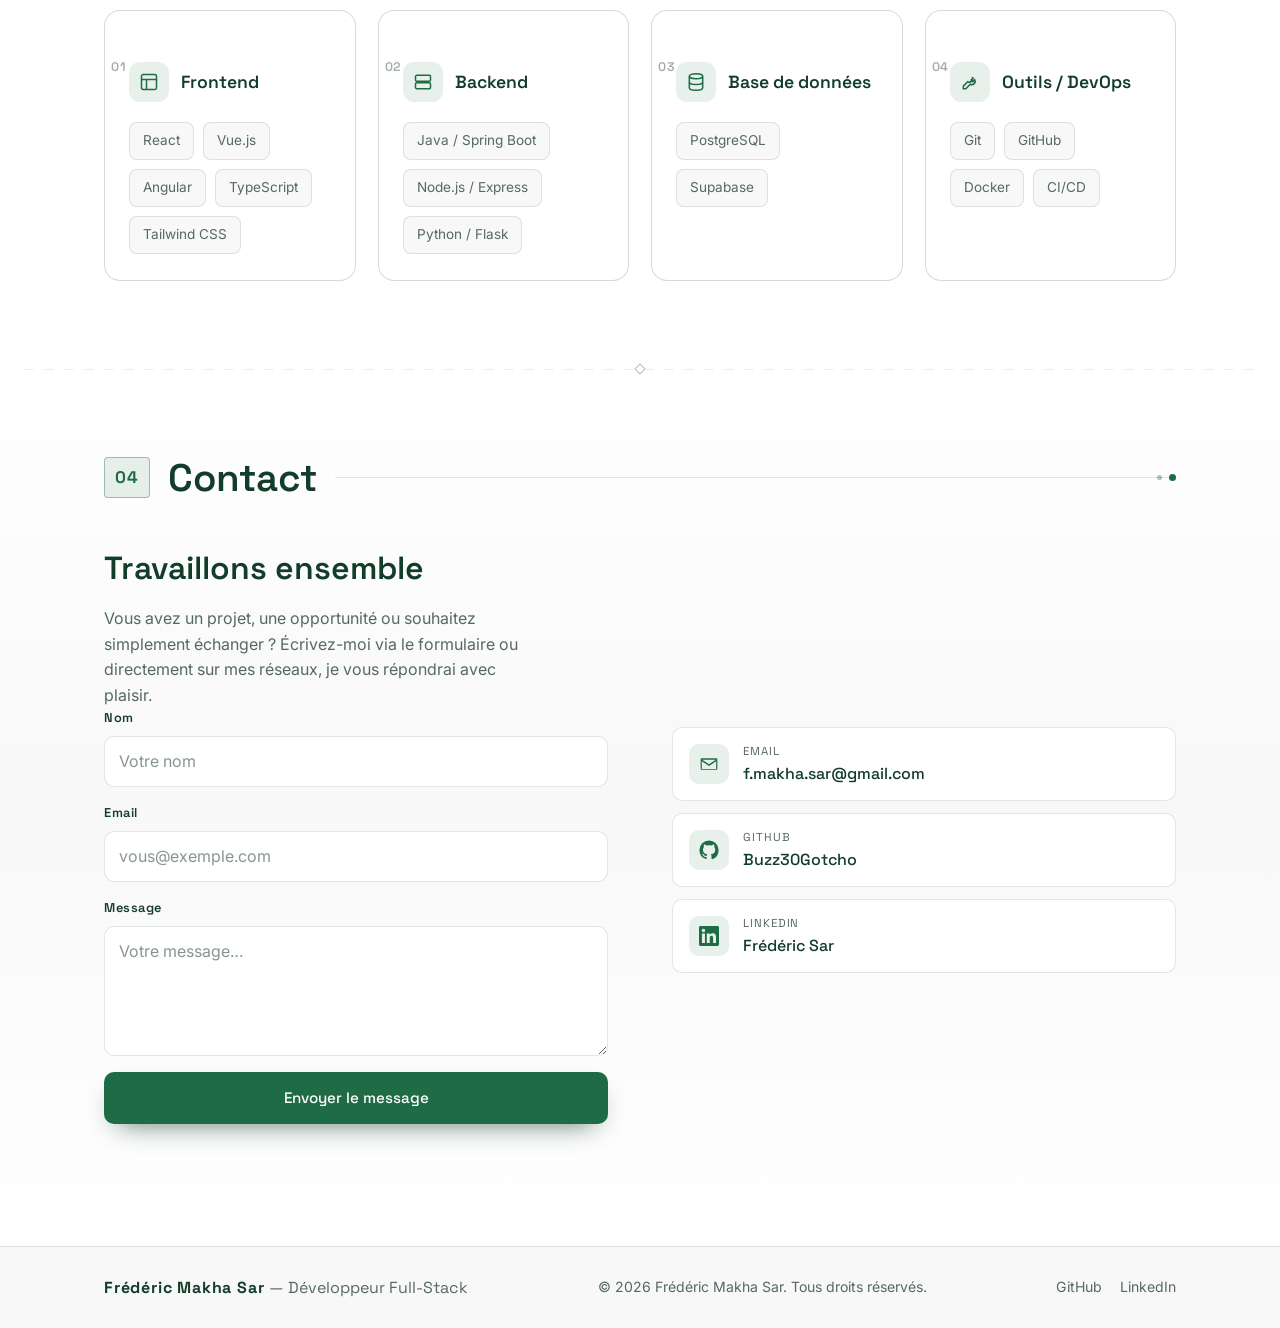
==== commit 5ed4bcab: "Carte terminal : nom complet Frederic Makha Sar" ====
--- a/docs/index.html
+++ b/docs/index.html
@@ -225,7 +225,7 @@
               <span class="term__file">frederic.js</span>
             </div>
 <pre class="term__body" aria-hidden="true"><code><span class="tok-kw">const</span> dev = {
-  <span class="tok-key">nom</span>: <span class="tok-str">"Frédéric M. Sar"</span>,
+  <span class="tok-key">nom</span>: <span class="tok-str">"Frédéric Makha Sar"</span>,
   <span class="tok-key">role</span>: <span class="tok-str">"Full-Stack"</span>,
   <span class="tok-key">formation</span>: <span class="tok-str">"Bac+5 Ynov"</span>,
   <span class="tok-key">stack</span>: [<span class="tok-str">"Java"</span>, <span class="tok-str">"React"</span>],
